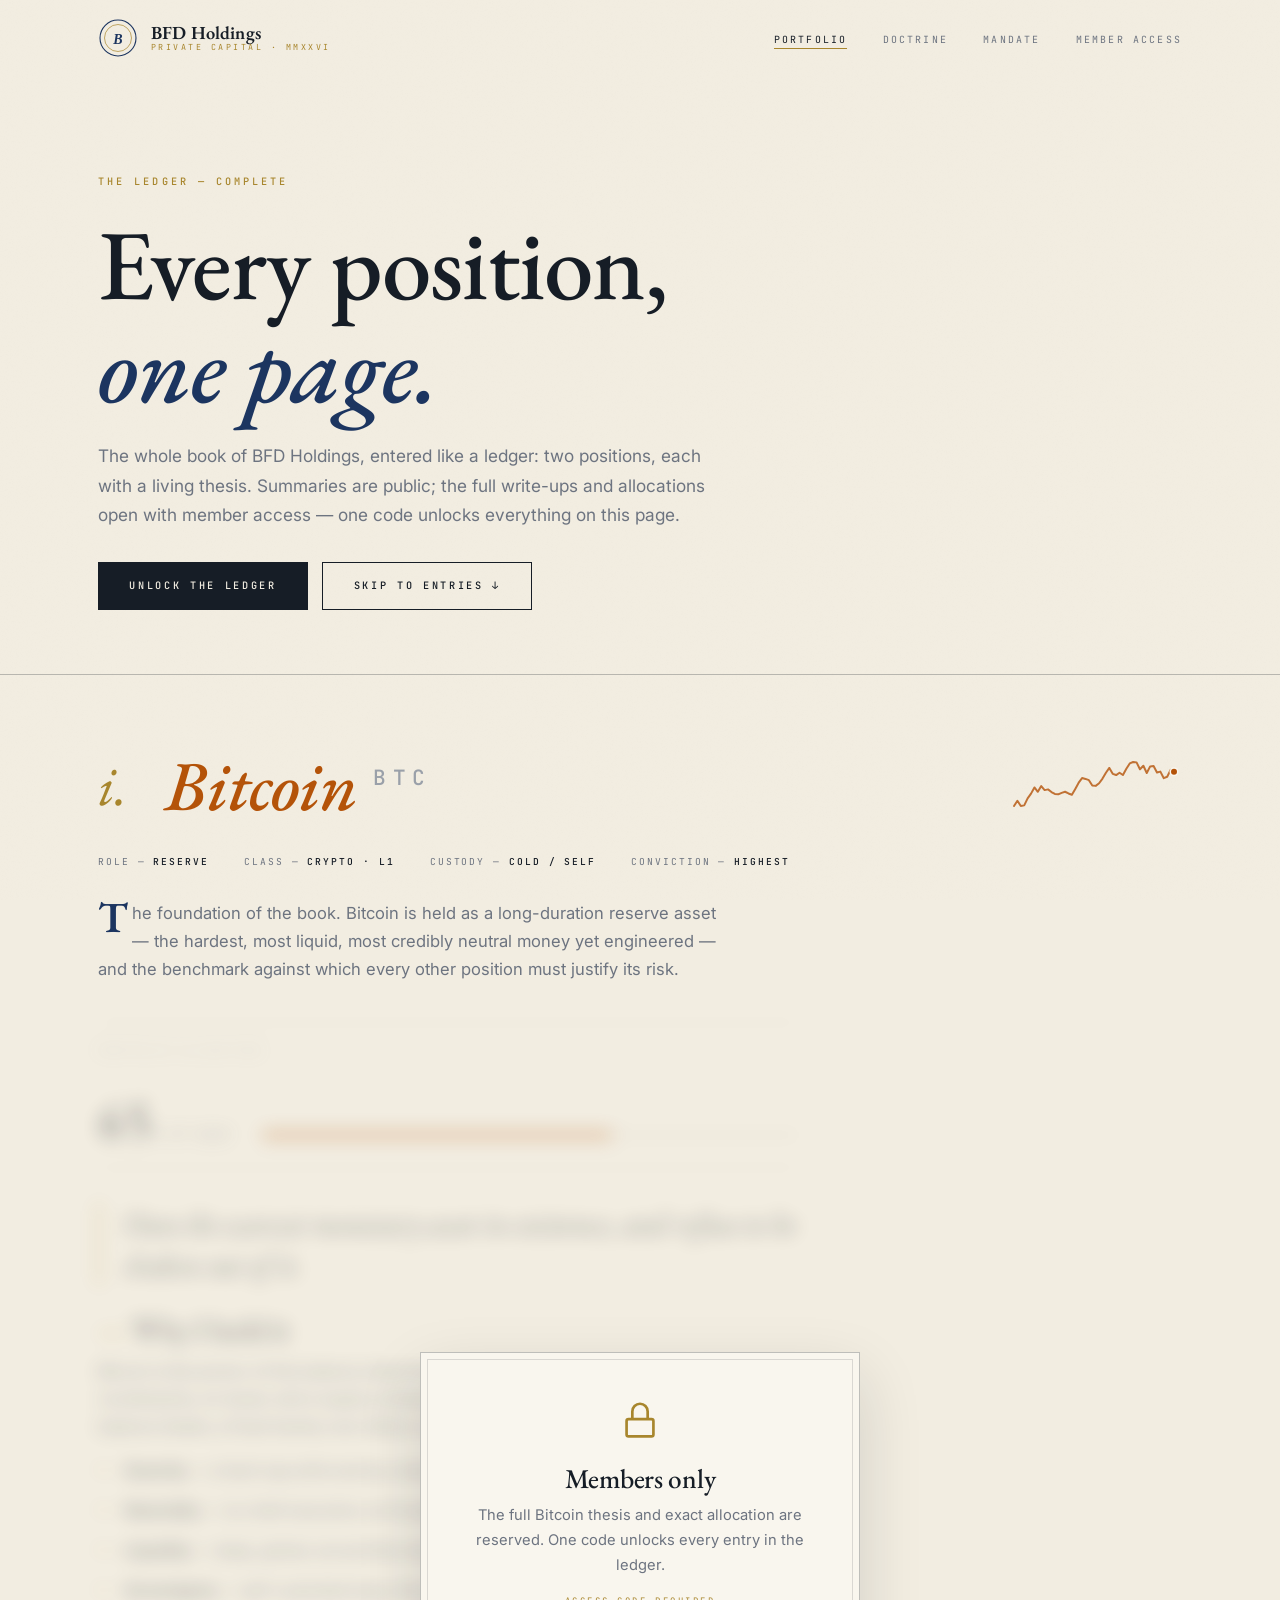
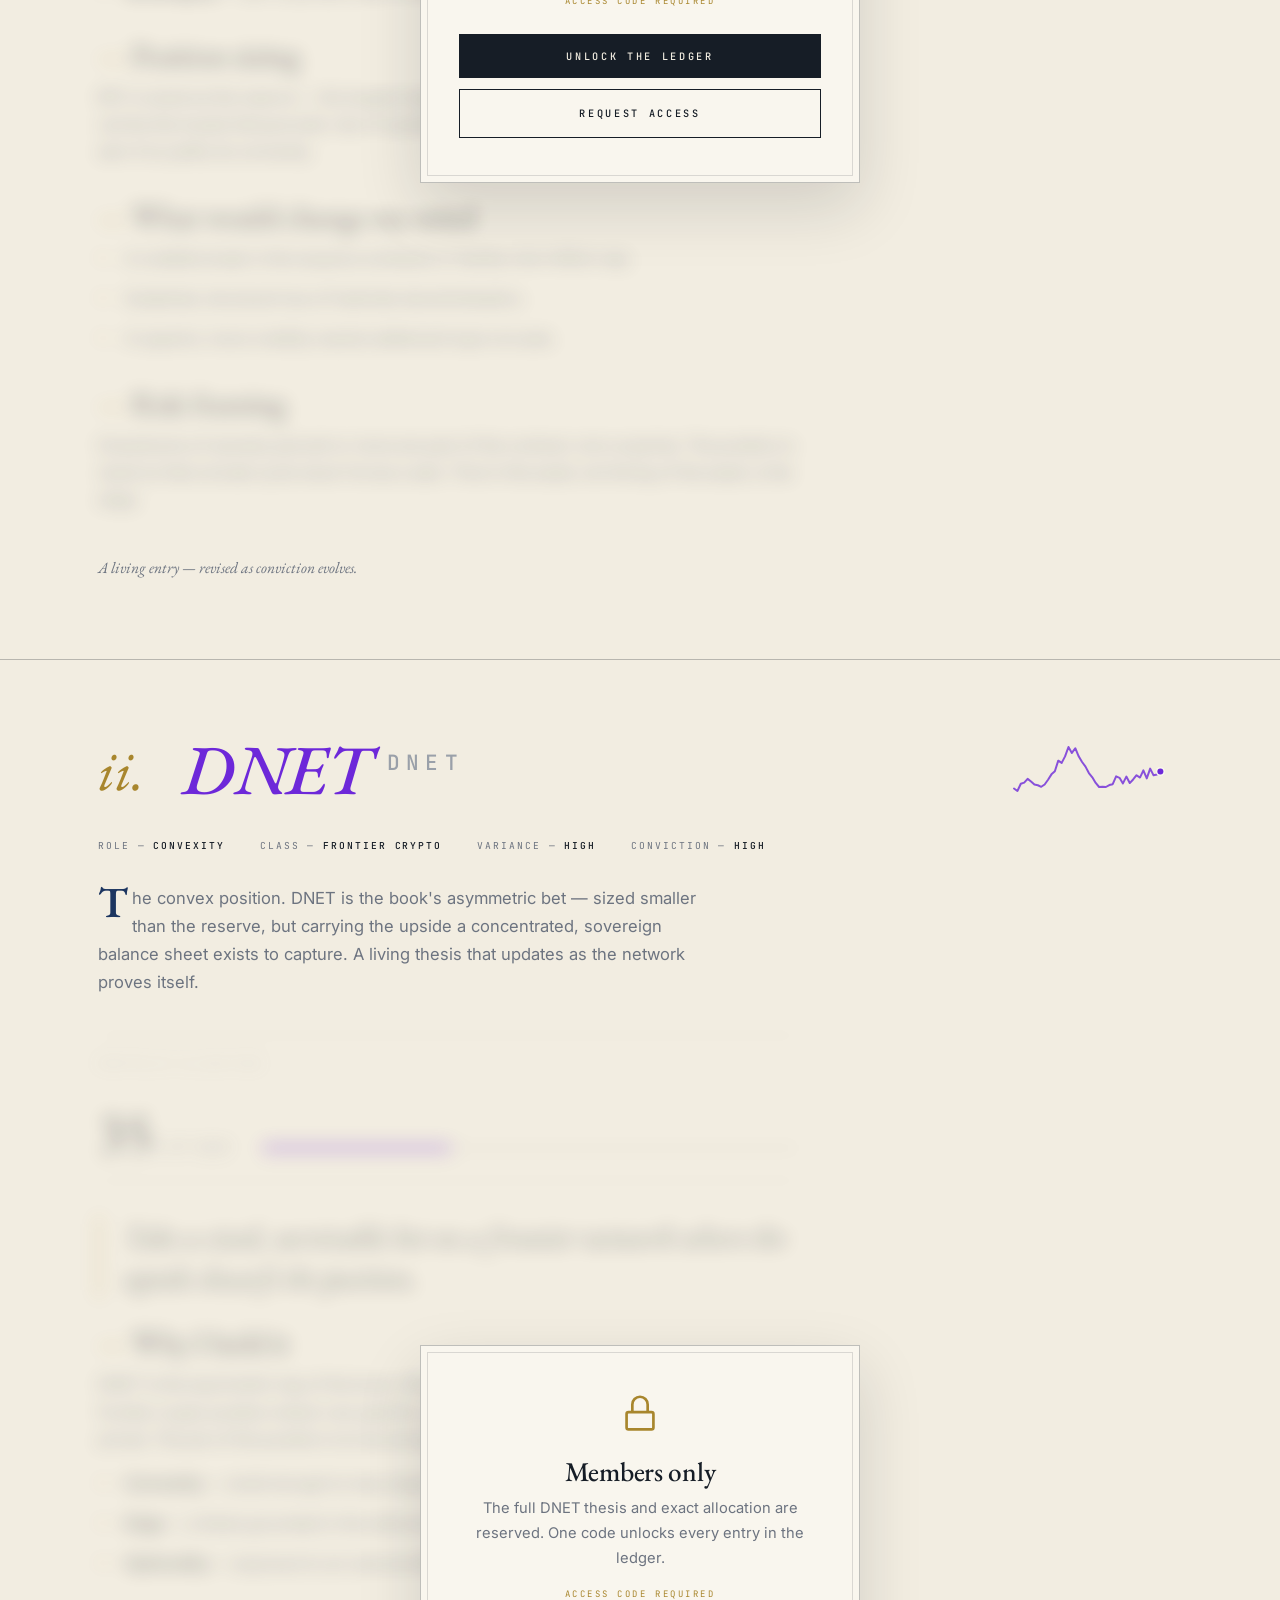
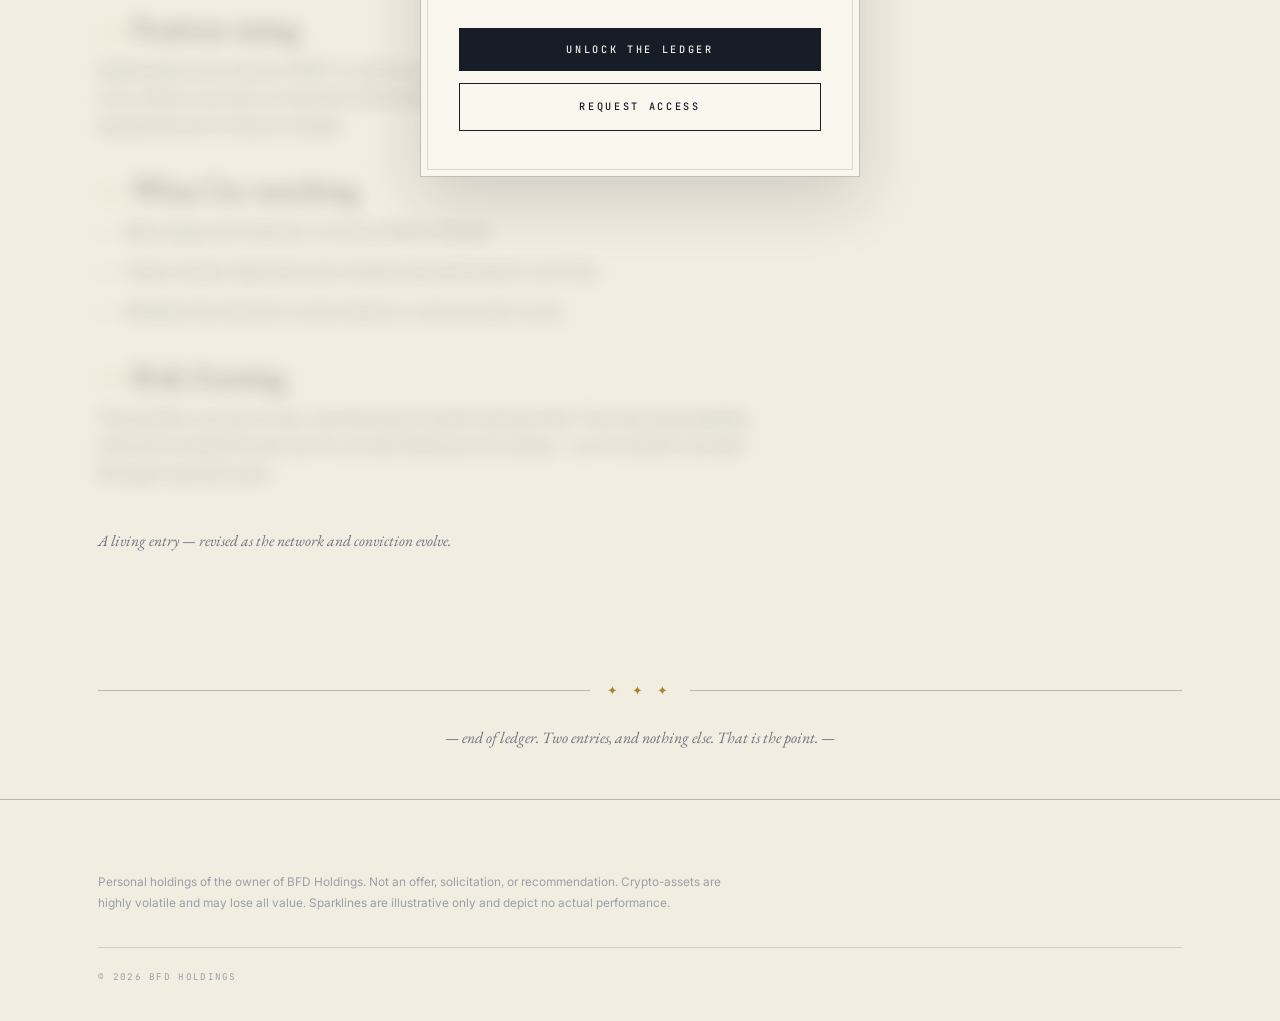
==== portfolio.html @ 62a63624 "Redesign v6: private-ledger letterhead identity, single portfolio page Personality-first rebuild ins" ====
<!DOCTYPE html>
<html lang="en">
<head>
  <meta charset="UTF-8" />
  <meta name="viewport" content="width=device-width, initial-scale=1.0" />
  <title>The Ledger — BFD Holdings Portfolio</title>
  <meta name="description" content="Every BFD Holdings position on one page: Bitcoin and DNET. Public summaries open; full theses and allocations reserved for members." />
  <link rel="preconnect" href="https://fonts.googleapis.com" />
  <link rel="preconnect" href="https://fonts.gstatic.com" crossorigin />
  <link href="https://fonts.googleapis.com/css2?family=EB+Garamond:ital,wght@0,400;0,500;0,600;1,400;1,500;1,600&family=Inter:wght@400;500&family=JetBrains+Mono:wght@400;500&display=swap" rel="stylesheet" />
  <link rel="stylesheet" href="assets/css/style.css" />
  <link rel="icon" href="data:image/svg+xml,<svg xmlns='http://www.w3.org/2000/svg' viewBox='0 0 32 32'><rect width='32' height='32' fill='%23f2ede1'/><circle cx='16' cy='16' r='12' fill='none' stroke='%231c3560' stroke-width='1.4'/><circle cx='16' cy='16' r='8.5' fill='none' stroke='%23a8862d' stroke-width='.8'/><text x='50%25' y='56%25' text-anchor='middle' dominant-baseline='middle' font-family='Georgia,serif' font-style='italic' font-weight='600' font-size='12' fill='%231c3560'>B</text></svg>" />
</head>
<body>

  <!-- ===================== NAV ===================== -->
  <nav class="nav" id="nav">
    <div class="wrap nav__inner">
      <a href="index.html" class="brand">
        <span class="brand__seal">
          <svg viewBox="0 0 40 40" fill="none">
            <circle cx="20" cy="20" r="18" stroke="currentColor" stroke-width="1.1"/>
            <circle cx="20" cy="20" r="13.5" stroke="#a8862d" stroke-width=".7"/>
            <text x="20" y="25.5" text-anchor="middle" font-family="Georgia,serif" font-style="italic" font-weight="600" font-size="14" fill="currentColor">B</text>
          </svg>
        </span>
        <span class="brand__txt">
          <span class="brand__name">BFD Holdings</span>
          <span class="brand__sub">Private Capital · MMXXVI</span>
        </span>
      </a>
      <ul class="nav__links">
        <li><a href="portfolio.html" class="active">Portfolio</a></li>
        <li><a href="index.html#doctrine">Doctrine</a></li>
        <li><a href="index.html#mandate">Mandate</a></li>
        <li><a href="#" data-unlock>Member access</a></li>
      </ul>
      <button class="burger" id="burger" aria-label="Menu"><span></span><span></span><span></span></button>
    </div>
  </nav>
  <div class="mobile-nav" id="mobile-nav">
    <a href="portfolio.html">Portfolio</a>
    <a href="index.html#doctrine">Doctrine</a>
    <a href="index.html#mandate">Mandate</a>
    <a href="#" data-unlock>Member access</a>
  </div>

  <!-- ===================== PAGE HERO ===================== -->
  <header class="pf-hero">
    <div class="wrap">
      <span class="label label--gold">The ledger — complete</span>
      <h1 class="pf-hero__title" style="margin-top:1.2rem;">Every position, <em>one page.</em></h1>
      <p class="pf-hero__sub">
        The whole book of BFD Holdings, entered like a ledger: two positions, each with a
        living thesis. Summaries are public; the full write-ups and allocations open with
        member access — one code unlocks everything on this page.
      </p>
      <div style="display:flex; gap:.9rem; flex-wrap:wrap; margin-top:2rem;">
        <button class="btn" data-unlock>Unlock the ledger</button>
        <a href="#btc" class="btn btn--ghost">Skip to entries ↓</a>
      </div>
    </div>
  </header>

  <!-- ===================== ENTRY I — BITCOIN ===================== -->
  <section class="entry entry--btc" id="btc">
    <div class="wrap">
      <div class="entry__head reveal">
        <span class="entry__no">i.</span>
        <h2 class="entry__name"><em>Bitcoin</em><span class="tkr">BTC</span></h2>
        <canvas class="entry__spark" data-spark="btc" aria-hidden="true"></canvas>
      </div>

      <div class="entry__meta reveal">
        <span class="m">Role — <b>Reserve</b></span>
        <span class="m">Class — <b>Crypto · L1</b></span>
        <span class="m">Custody — <b>Cold / self</b></span>
        <span class="m">Conviction — <b>Highest</b></span>
      </div>

      <p class="entry__teaser reveal">
        The foundation of the book. Bitcoin is held as a long-duration reserve asset — the
        hardest, most liquid, most credibly neutral money yet engineered — and the benchmark
        against which every other position must justify its risk.
      </p>

      <div class="premium reveal">
        <div class="premium__inner">
          <!-- ===========================================================
               EDIT YOUR BITCOIN THESIS BELOW. Plain HTML — update freely.
               =========================================================== -->
          <div class="prose">
            <div class="alloc" style="--accent: var(--btc);">
              <span class="alloc__label">Portfolio allocation</span>
              <span class="alloc__val">65<small>% of book</small></span>
              <span class="alloc__bar"><span class="alloc__fill" style="width:65%"></span></span>
            </div>

            <blockquote>Own the scarcest monetary asset in existence, and refuse to be shaken out of it.</blockquote>

            <h3>Why I hold it</h3>
            <p>
              Bitcoin is the anchor of this balance sheet because it is the only asset I can
              hold with no counterparty, no issuer, and a supply schedule no one can change.
              In a world of expanding balance sheets, a fixed twenty-one-million-coin cap is a
              bet on arithmetic over politics.
            </p>
            <ul>
              <li><b>Scarcity</b> — a hard cap enforced by code and consensus, not promises.</li>
              <li><b>Neutrality</b> — no chief executive, no foundation, no jurisdiction to capture.</li>
              <li><b>Liquidity</b> — deep, global, around the clock; exit is always available.</li>
              <li><b>Sovereignty</b> — self-custodied keys; the position is mine, fully.</li>
            </ul>

            <h3>Position sizing</h3>
            <p>
              BTC is sized as the reserve — the largest single weight in the book — precisely
              because it carries the lowest idiosyncratic risk of anything I own. It is the
              benchmark; DNET must out-earn it to justify its convexity.
            </p>

            <h3>What would change my mind</h3>
            <ul>
              <li>A credible break in the issuance schedule or twenty-one-million cap.</li>
              <li>Sustained, structural loss of hashrate decentralisation.</li>
              <li>A superior, more credibly neutral settlement layer at scale.</li>
            </ul>

            <h3>Risk framing</h3>
            <p>
              Drawdowns of seventy percent or more are part of the contract, not a surprise.
              The position is sized so that a brutal cycle never forces a sale. Time in the
              asset, not timing of the asset, is the edge.
            </p>
          </div>
          <!-- ===================== END EDITABLE THESIS ===================== -->
        </div>

        <div class="paywall">
          <div class="paywall__card">
            <div class="paywall__icon"><svg viewBox="0 0 24 24" fill="none" stroke="currentColor" stroke-width="1.4"><rect x="5" y="11" width="14" height="9" rx="1"/><path d="M8 11V7a4 4 0 0 1 8 0v4"/></svg></div>
            <h3 class="paywall__title">Members only</h3>
            <p class="paywall__text">The full Bitcoin thesis and exact allocation are reserved. One code unlocks every entry in the ledger.</p>
            <div class="paywall__price">Access code required</div>
            <div class="paywall__actions">
              <button class="btn" data-unlock>Unlock the ledger</button>
              <a class="btn btn--ghost" href="mailto:access@bfdholdings.example?subject=BFD%20Holdings%20member%20access">Request access</a>
            </div>
          </div>
        </div>
      </div>

      <p class="update-stamp reveal">A living entry — revised as conviction evolves.</p>
    </div>
  </section>

  <!-- ===================== ENTRY II — DNET ===================== -->
  <section class="entry entry--dnet" id="dnet">
    <div class="wrap">
      <div class="entry__head reveal">
        <span class="entry__no">ii.</span>
        <h2 class="entry__name"><em>DNET</em><span class="tkr">DNET</span></h2>
        <canvas class="entry__spark" data-spark="dnet" aria-hidden="true"></canvas>
      </div>

      <div class="entry__meta reveal">
        <span class="m">Role — <b>Convexity</b></span>
        <span class="m">Class — <b>Frontier crypto</b></span>
        <span class="m">Variance — <b>High</b></span>
        <span class="m">Conviction — <b>High</b></span>
      </div>

      <p class="entry__teaser reveal">
        The convex position. DNET is the book's asymmetric bet — sized smaller than the
        reserve, but carrying the upside a concentrated, sovereign balance sheet exists to
        capture. A living thesis that updates as the network proves itself.
      </p>

      <div class="premium reveal">
        <div class="premium__inner">
          <!-- ===========================================================
               EDIT YOUR DNET THESIS BELOW. Plain HTML — update freely.
               =========================================================== -->
          <div class="prose">
            <div class="alloc" style="--accent: var(--dnet);">
              <span class="alloc__label">Portfolio allocation</span>
              <span class="alloc__val">35<small>% of book</small></span>
              <span class="alloc__bar"><span class="alloc__fill" style="width:35%"></span></span>
            </div>

            <blockquote>Take a sized, survivable bet on a frontier network where the upside dwarfs the position.</blockquote>

            <h3>Why I hold it</h3>
            <p>
              DNET is the asymmetric leg of the book. Where Bitcoin is the reserve, DNET is
              the wager — a frontier crypto position where I am paid for understanding
              something the market has not fully priced. The job of this position is to be
              wrong cheaply and right enormously.
            </p>
            <ul>
              <li><b>Convexity</b> — small enough to lose, large enough to matter if it works.</li>
              <li><b>Edge</b> — a thesis grounded in the network's mechanics, not the narrative.</li>
              <li><b>Optionality</b> — exposure to an outcome Bitcoin alone cannot provide.</li>
            </ul>

            <h3>Position sizing</h3>
            <p>
              Deliberately sub-reserve. DNET is sized so that total loss is survivable and
              never threatens the core, while a success re-rates the entire book. It must
              continually out-earn Bitcoin on a risk-adjusted basis to keep its weight.
            </p>

            <h3>What I'm watching</h3>
            <ul>
              <li>Real usage and retention, not speculative volume.</li>
              <li>Token-holder alignment and credible decentralisation over time.</li>
              <li>Whether the network's moat widens or narrows each cycle.</li>
            </ul>

            <h3>Risk framing</h3>
            <p>
              This position can go to zero, and the book is built to absorb that. The only
              unacceptable outcome is being forced out of a correct thesis by mis-sizing —
              so it is sized to be held through maximum pain.
            </p>
          </div>
          <!-- ===================== END EDITABLE THESIS ===================== -->
        </div>

        <div class="paywall">
          <div class="paywall__card">
            <div class="paywall__icon"><svg viewBox="0 0 24 24" fill="none" stroke="currentColor" stroke-width="1.4"><rect x="5" y="11" width="14" height="9" rx="1"/><path d="M8 11V7a4 4 0 0 1 8 0v4"/></svg></div>
            <h3 class="paywall__title">Members only</h3>
            <p class="paywall__text">The full DNET thesis and exact allocation are reserved. One code unlocks every entry in the ledger.</p>
            <div class="paywall__price">Access code required</div>
            <div class="paywall__actions">
              <button class="btn" data-unlock>Unlock the ledger</button>
              <a class="btn btn--ghost" href="mailto:access@bfdholdings.example?subject=BFD%20Holdings%20member%20access">Request access</a>
            </div>
          </div>
        </div>
      </div>

      <p class="update-stamp reveal">A living entry — revised as the network and conviction evolve.</p>
    </div>
  </section>

  <!-- closing ornament -->
  <div class="wrap" style="padding-block:3rem;">
    <div class="orn reveal"><span>✦ ✦ ✦</span></div>
    <p style="text-align:center; font-family:var(--serif); font-style:italic; color:var(--grey); margin-top:1.4rem;">
      — end of ledger. Two entries, and nothing else. That is the point. —
    </p>
  </div>

  <!-- ===================== FOOTER ===================== -->
  <footer class="footer">
    <div class="wrap">
      <p class="footer__disclaimer">
        Personal holdings of the owner of BFD Holdings. Not an offer, solicitation, or
        recommendation. Crypto-assets are highly volatile and may lose all value. Sparklines
        are illustrative only and depict no actual performance.
      </p>
      <div class="footer__bottom">
        <p>© <span id="year">2026</span> BFD Holdings</p>
        <p class="footer__lock unlock-show" data-lock>Sign out of member access</p>
      </div>
    </div>
  </footer>

  <!-- shared unlock modal -->
  <div class="modal" id="paywall-modal" aria-hidden="true">
    <div class="modal__backdrop" data-close></div>
    <div class="modal__card">
      <button class="modal__close" data-close aria-label="Close">×</button>
      <h3 class="modal__title">Member access</h3>
      <p class="modal__text">Enter your access code to unlock every thesis and allocation in the ledger.</p>
      <form id="pw-form">
        <input class="modal__input" id="pw-input" type="text" placeholder="Access code" autocomplete="off" spellcheck="false" />
        <div class="modal__error" id="pw-error"></div>
        <button type="submit" class="btn" style="width:100%;">Unlock</button>
      </form>
      <p class="modal__hint">No code? <a href="mailto:access@bfdholdings.example">Request access →</a></p>
    </div>
  </div>

  <script src="assets/js/app.js"></script>
  <script src="assets/js/paywall.js"></script>
</body>
</html>
---- assets/css/style.css ----
/* =============================================================
   BFD HOLDINGS — A Private Capital Ledger
   v6 · letterhead institutional · cream / navy ink / gold leaf
   ============================================================= */

:root {
  --paper:    #f2ede1;
  --paper-2:  #ece6d6;
  --card:     #f9f6ee;
  --ink:      #161d26;
  --ink-2:    #3a4350;
  --grey:     #6d7480;
  --faint:    #9aa0a9;
  --hair:     rgba(22,29,38,.14);
  --hair-2:   rgba(22,29,38,.26);

  --navy:     #1c3560;      /* brand */
  --navy-br:  #2d54a3;      /* brighter accent */
  --gold:     #a8862d;      /* gold leaf — ornament only */
  --gold-dim: rgba(168,134,45,.4);
  --dark:     #10203c;      /* dark band */
  --dark-ink: #ece7d9;
  --dark-grey:#8fa0bd;

  --btc:      #b45309;
  --dnet:     #6d28d9;

  --serif: 'EB Garamond', Georgia, 'Times New Roman', serif;
  --sans:  'Inter', system-ui, sans-serif;
  --mono:  'JetBrains Mono', ui-monospace, monospace;

  --max: 1180px;
  --pad: clamp(1.3rem, 4vw, 3rem);
  --ease: cubic-bezier(.22,.61,.36,1);
}

*, *::before, *::after { box-sizing: border-box; margin: 0; padding: 0; }
html { scroll-behavior: smooth; -webkit-text-size-adjust: 100%; }

body {
  font-family: var(--sans);
  font-weight: 400;
  background: var(--paper);
  color: var(--ink-2);
  line-height: 1.7;
  overflow-x: hidden;
  -webkit-font-smoothing: antialiased;
}

/* paper texture — barely-there speckle */
body::before {
  content: ""; position: fixed; inset: 0; z-index: 0; pointer-events: none; opacity: .5;
  background-image: url("data:image/svg+xml,%3Csvg xmlns='http://www.w3.org/2000/svg' width='240' height='240'%3E%3Cfilter id='p'%3E%3CfeTurbulence type='fractalNoise' baseFrequency='0.8' numOctaves='2'/%3E%3CfeColorMatrix values='0 0 0 0 0.55 0 0 0 0 0.5 0 0 0 0 0.4 0 0 0 0.035 0'/%3E%3C/filter%3E%3Crect width='240' height='240' filter='url(%23p)'/%3E%3C/svg%3E");
}
main, header, footer, nav, section, .modal { position: relative; z-index: 1; }

::selection { background: rgba(28,53,96,.16); }
a { color: inherit; text-decoration: none; }
img, svg, video, canvas { display: block; max-width: 100%; }
button { font-family: inherit; cursor: pointer; background: none; border: none; color: inherit; }

h1, h2, h3 { font-family: var(--serif); font-weight: 500; color: var(--ink); line-height: 1.04; letter-spacing: -.01em; }
h1 em, h2 em, h3 em, .serif-it { font-style: italic; font-weight: 500; }

/* small-caps label */
.label {
  font-family: var(--mono); font-size: .64rem; font-weight: 500;
  letter-spacing: .3em; text-transform: uppercase; color: var(--navy);
}
.label--gold { color: var(--gold); }
.label--faint { color: var(--faint); }

.wrap { width: 100%; max-width: var(--max); margin-inline: auto; padding-inline: var(--pad); }
.section { padding-block: clamp(4.5rem, 9vw, 8rem); }

/* ---------- letterhead rules ---------- */
.rule { border: 0; height: 1px; background: var(--hair-2); position: relative; }
.rule--double { height: 4px; background: none; border-top: 1px solid var(--hair-2); border-bottom: 1px solid var(--hair-2); }
.rule--gold { background: linear-gradient(90deg, var(--gold), rgba(168,134,45,.15)); }
.rule-draw { transform: scaleX(0); transform-origin: left; transition: transform 1.2s var(--ease); }
.is-visible .rule-draw, .rule-draw.is-visible { transform: scaleX(1); }

/* ornament divider ✦ */
.orn { display: flex; align-items: center; gap: 1.1rem; color: var(--gold); }
.orn::before, .orn::after { content: ""; flex: 1; height: 1px; background: var(--hair-2); }
.orn span { font-size: .8rem; letter-spacing: .4em; }

/* ---------- buttons ---------- */
.btn {
  display: inline-flex; align-items: center; justify-content: center; gap: .6rem;
  padding: .9rem 1.9rem;
  font-family: var(--mono); font-size: .64rem; font-weight: 500;
  letter-spacing: .26em; text-transform: uppercase;
  color: var(--paper); background: var(--ink);
  border: 1px solid var(--ink);
  transition: background .35s var(--ease), color .35s var(--ease), border-color .35s;
  position: relative;
}
.btn:hover { background: var(--navy); border-color: var(--navy); }
.btn--ghost { background: transparent; color: var(--ink); }
.btn--ghost:hover { background: var(--ink); color: var(--paper); border-color: var(--ink); }
.btn--gold { background: transparent; color: var(--gold); border-color: var(--gold-dim); }
.btn--gold:hover { background: var(--gold); color: var(--paper); border-color: var(--gold); }
.btn--light { background: var(--paper); color: var(--ink); border-color: var(--paper); }
.btn--light:hover { background: transparent; color: var(--paper); }
.btn--outline-light { background: transparent; color: var(--dark-ink); border-color: rgba(236,231,217,.35); }
.btn--outline-light:hover { background: rgba(236,231,217,.1); }

/* =============================================================
   NAV
   ============================================================= */
.nav {
  position: fixed; inset: 0 0 auto 0; z-index: 100; padding-block: 1.1rem;
  transition: background .35s, box-shadow .35s, padding .35s;
}
.nav.scrolled { background: rgba(242,237,225,.92); backdrop-filter: blur(12px); box-shadow: 0 1px 0 var(--hair); padding-block: .7rem; }
.nav__inner { display: flex; align-items: center; justify-content: space-between; gap: 1.5rem; }

.brand { display: inline-flex; align-items: center; gap: .8rem; }
.brand__seal { width: 40px; height: 40px; flex-shrink: 0; color: var(--navy); }
.brand__seal svg { width: 100%; height: 100%; }
.brand__txt { line-height: 1.15; }
.brand__name { font-family: var(--serif); font-weight: 600; font-size: 1.15rem; letter-spacing: .01em; color: var(--ink); }
.brand__sub { display: block; font-family: var(--mono); font-size: .52rem; letter-spacing: .3em; text-transform: uppercase; color: var(--gold); }

.nav__links { display: flex; align-items: center; gap: 2.2rem; list-style: none; }
.nav__links a {
  font-family: var(--mono); font-size: .62rem; letter-spacing: .22em; text-transform: uppercase;
  color: var(--grey); position: relative; transition: color .3s; padding-bottom: 3px;
}
.nav__links a::after {
  content: ""; position: absolute; left: 0; bottom: 0; height: 1px; width: 100%;
  background: var(--gold); transform: scaleX(0); transform-origin: right; transition: transform .4s var(--ease);
}
.nav__links a:hover, .nav__links a.active { color: var(--ink); }
.nav__links a:hover::after, .nav__links a.active::after { transform: scaleX(1); transform-origin: left; }

.burger { display: none; flex-direction: column; gap: 5px; padding: .5rem; }
.burger span { width: 24px; height: 1.5px; background: var(--ink); transition: .3s var(--ease); }
.burger.open span:nth-child(1) { transform: translateY(6.5px) rotate(45deg); }
.burger.open span:nth-child(2) { opacity: 0; }
.burger.open span:nth-child(3) { transform: translateY(-6.5px) rotate(-45deg); }

.mobile-nav {
  position: fixed; inset: 0; z-index: 90; background: rgba(242,237,225,.98); backdrop-filter: blur(12px);
  display: flex; flex-direction: column; align-items: center; justify-content: center; gap: 2rem;
  opacity: 0; pointer-events: none; transition: opacity .35s;
}
.mobile-nav.open { opacity: 1; pointer-events: auto; }
.mobile-nav a { font-family: var(--serif); font-size: 2rem; color: var(--ink); font-style: italic; }
.mobile-nav a:hover { color: var(--navy); }

/* =============================================================
   HERO — letterhead
   ============================================================= */
.hero { padding: clamp(8.5rem, 14vw, 12rem) 0 clamp(3rem, 5vw, 4.5rem); position: relative; overflow: hidden; }

.hero__head { display: flex; justify-content: space-between; align-items: flex-start; gap: 2rem; margin-bottom: clamp(2.5rem, 5vw, 4rem); }
.hero__meta { display: flex; flex-direction: column; gap: .4rem; }
.hero__meta .row { display: flex; gap: 1.4rem; flex-wrap: wrap; }

/* rotating seal */
.seal { width: clamp(120px, 15vw, 168px); height: clamp(120px, 15vw, 168px); position: relative; flex-shrink: 0; }
.seal__ring { position: absolute; inset: 0; animation: sealspin 32s linear infinite; }
.seal:hover .seal__ring { animation-duration: 8s; }
.seal__ring text { font-family: var(--mono); font-size: 9.5px; letter-spacing: .34em; text-transform: uppercase; fill: var(--navy); }
.seal__core { position: absolute; inset: 22%; border: 1px solid var(--gold-dim); border-radius: 50%; display: grid; place-items: center; }
.seal__core span { font-family: var(--serif); font-style: italic; font-weight: 600; font-size: clamp(2rem, 3.6vw, 3rem); color: var(--navy); transform: translateY(-2px); }
.seal::after { content: ""; position: absolute; inset: 8%; border: 1px solid var(--hair-2); border-radius: 50%; }
@keyframes sealspin { to { transform: rotate(360deg); } }

.hero__title {
  font-size: clamp(3rem, 8.4vw, 7rem);
  font-weight: 500;
  margin-block: clamp(1.6rem, 3vw, 2.4rem);
  max-width: 14ch;
}
.hero__title .line { display: block; overflow: hidden; }
.hero__title .line > span { display: block; transform: translateY(110%); transition: transform 1.1s var(--ease); }
body.loaded .hero__title .line:nth-child(1) > span { transition-delay: .05s; transform: none; }
body.loaded .hero__title .line:nth-child(2) > span { transition-delay: .17s; transform: none; }
.hero__title em { color: var(--navy); }

.hero__foot { display: grid; grid-template-columns: 1.3fr 1fr; gap: 2.5rem 4rem; align-items: end; padding-top: 2rem; }
.hero__desc { color: var(--grey); font-size: 1.05rem; max-width: 48ch; }
.hero__desc strong { color: var(--ink); font-weight: 600; }
.hero__desc .drop { font-family: var(--serif); font-weight: 600; font-size: 2.9em; float: left; line-height: .82; padding-right: .12em; color: var(--navy); }
.hero__actions { display: flex; gap: .9rem; flex-wrap: wrap; justify-content: flex-end; }

.hero__ledgerline { display: flex; flex-wrap: wrap; gap: 2.6rem; margin-top: clamp(2.4rem, 4vw, 3.6rem); padding-top: 1.8rem; }
.lstat .v { font-family: var(--serif); font-weight: 500; font-size: 2.2rem; color: var(--ink); line-height: 1; }
.lstat .v i { font-style: italic; color: var(--navy); }
.lstat .k { font-family: var(--mono); font-size: .56rem; letter-spacing: .26em; text-transform: uppercase; color: var(--faint); margin-top: .45rem; }

/* =============================================================
   MARQUEE — serif italic tape
   ============================================================= */
.tape { border-block: 1px solid var(--hair-2); background: var(--paper-2); overflow: hidden; }
.tape__track { display: flex; width: max-content; animation: tape 32s linear infinite; padding-block: .95rem; }
.tape:hover .tape__track { animation-play-state: paused; }
@keyframes tape { to { transform: translateX(-50%); } }
.tape__item {
  font-family: var(--serif); font-size: 1.15rem; color: var(--grey);
  padding-inline: 1.6rem; white-space: nowrap; display: inline-flex; align-items: center; gap: 3.2rem;
}
.tape__item em { font-style: italic; color: var(--ink); }
.tape__item .fl { color: var(--gold); font-size: .8em; }

/* =============================================================
   SECTION HEAD — numbered, ruled
   ============================================================= */
.shead { margin-bottom: clamp(2.6rem, 5vw, 4rem); }
.shead__rule { display: flex; align-items: baseline; justify-content: space-between; gap: 1rem; border-top: 1px solid var(--hair-2); padding-top: 1rem; margin-bottom: 2rem; }
.shead__no { font-family: var(--serif); font-style: italic; font-size: 1.05rem; color: var(--gold); }
.shead__title { font-size: clamp(2.2rem, 5.2vw, 3.8rem); max-width: 16ch; }
.shead__title em { color: var(--navy); }
.shead__sub { color: var(--grey); font-size: 1.02rem; max-width: 56ch; margin-top: 1.1rem; }

/* =============================================================
   LEDGER (portfolio rows on home)
   ============================================================= */
.ledger { border-top: 1px solid var(--hair-2); }
.ledger__row {
  display: grid; grid-template-columns: 4.5rem 1.2fr 1fr 130px 2.4rem;
  gap: 1.6rem; align-items: center;
  padding-block: clamp(1.6rem, 3.4vw, 2.4rem);
  border-bottom: 1px solid var(--hair);
  transition: background .4s, padding-left .5s var(--ease);
  position: relative;
}
.ledger__row:hover { background: rgba(249,246,238,.9); padding-left: 1.2rem; }
.ledger__no { font-family: var(--serif); font-style: italic; font-size: 1.5rem; color: var(--faint); }
.ledger__row:hover .ledger__no { color: var(--gold); }
.ledger__name { font-family: var(--serif); font-weight: 500; font-size: clamp(1.8rem, 3.6vw, 2.6rem); color: var(--ink); line-height: 1.05; }
.ledger__tick { font-family: var(--mono); font-size: .6rem; letter-spacing: .24em; text-transform: uppercase; color: var(--faint); margin-top: .3rem; }
.ledger__role { color: var(--grey); font-size: .94rem; max-width: 34ch; }
.ledger__spark { width: 130px; height: 40px; justify-self: end; }
.ledger__arrow { width: 20px; height: 20px; color: var(--faint); transition: transform .4s var(--ease), color .3s; justify-self: end; }
.ledger__row:hover .ledger__arrow { color: var(--navy); transform: translateX(5px); }
.ledger__lock { display: inline-flex; align-items: center; gap: .45rem; font-family: var(--mono); font-size: .56rem; letter-spacing: .16em; text-transform: uppercase; color: var(--faint); margin-top: .5rem; }
.ledger__lock svg { width: 11px; height: 11px; }
.ledger__foot { display: flex; justify-content: space-between; align-items: center; gap: 1rem; flex-wrap: wrap; padding-top: 1.8rem; }
.ledger__foot .note { font-family: var(--serif); font-style: italic; color: var(--grey); font-size: 1.02rem; }

/* =============================================================
   DOCTRINE — roman numerals
   ============================================================= */
.doctrine__grid { display: grid; grid-template-columns: repeat(2, 1fr); gap: 0; border-top: 1px solid var(--hair-2); border-left: 1px solid var(--hair-2); }
.principle {
  padding: clamp(1.8rem, 3.6vw, 2.8rem);
  border-right: 1px solid var(--hair-2); border-bottom: 1px solid var(--hair-2);
  background: transparent; transition: background .45s;
  position: relative; overflow: hidden;
}
.principle:hover { background: var(--card); }
.principle::after {
  content: attr(data-numeral);
  position: absolute; right: .6rem; bottom: -1.4rem;
  font-family: var(--serif); font-style: italic; font-size: 7rem; line-height: 1;
  color: rgba(28,53,96,.06); pointer-events: none;
  transition: color .45s, transform .6s var(--ease);
}
.principle:hover::after { color: rgba(168,134,45,.14); transform: translateY(-6px); }
.principle__no { font-family: var(--serif); font-style: italic; font-size: 1.1rem; color: var(--gold); margin-bottom: 1rem; }
.principle h3 { font-size: clamp(1.5rem, 2.6vw, 1.9rem); margin-bottom: .6rem; }
.principle p { color: var(--grey); font-size: .95rem; max-width: 44ch; }

/* =============================================================
   MANDATE — dark navy plate
   ============================================================= */
.band { background: var(--dark); color: var(--dark-ink); position: relative; overflow: hidden; }
.band::before {
  content: ""; position: absolute; inset: 0; pointer-events: none; opacity: .55;
  background: radial-gradient(70% 90% at 80% 0%, rgba(45,84,163,.35), transparent 62%);
}
.band__inner { position: relative; padding-block: clamp(4rem, 8vw, 7rem); text-align: center; }
.band .label { color: var(--gold); }
.band__title { font-family: var(--serif); font-weight: 500; font-size: clamp(2rem, 5.4vw, 4rem); color: #f7f3e8; max-width: 22ch; margin: 1.2rem auto 1.4rem; line-height: 1.12; }
.band__title em { font-style: italic; color: #c9a84c; }
.band__title .w { display: inline-block; opacity: .1; transform: translateY(.2em); transition: opacity .7s var(--ease), transform .7s var(--ease); }
.band__title.is-visible .w { opacity: 1; transform: none; }
.band p { color: var(--dark-grey); max-width: 58ch; margin: 0 auto 2.4rem; }
.band__actions { display: flex; gap: .9rem; justify-content: center; flex-wrap: wrap; }

/* =============================================================
   FOOTER — letterhead close
   ============================================================= */
.footer { padding: 4.5rem 0 2.2rem; border-top: 1px solid var(--hair-2); }
.footer__top { display: grid; grid-template-columns: 1.5fr 1fr 1fr; gap: 3rem; margin-bottom: 3rem; }
.footer__brand p { color: var(--grey); font-size: .92rem; max-width: 36ch; margin-top: 1rem; }
.footer__col h4 { font-family: var(--mono); font-size: .56rem; letter-spacing: .28em; text-transform: uppercase; color: var(--gold); margin-bottom: 1.2rem; font-weight: 500; }
.footer__col ul { list-style: none; display: flex; flex-direction: column; gap: .7rem; }
.footer__col a { color: var(--grey); font-size: .92rem; font-family: var(--serif); font-size: 1.02rem; transition: color .25s; }
.footer__col a:hover { color: var(--ink); font-style: italic; }
.footer__disclaimer { color: var(--faint); font-size: .74rem; line-height: 1.8; max-width: 92ch; margin-bottom: 2rem; }
.footer__bottom { border-top: 1px solid var(--hair); padding-top: 1.4rem; display: flex; justify-content: space-between; align-items: center; gap: 1rem; flex-wrap: wrap; }
.footer__bottom p { font-family: var(--mono); font-size: .58rem; letter-spacing: .14em; text-transform: uppercase; color: var(--faint); }
.footer__lock { font-family: var(--mono); font-size: .56rem; letter-spacing: .14em; text-transform: uppercase; color: var(--faint); cursor: pointer; }
.footer__lock:hover { color: var(--grey); }
.footer__sign { text-align: center; margin-bottom: 3rem; }
.footer__sign .orn { max-width: 420px; margin: 0 auto 1.6rem; }
.footer__wordmark { font-family: var(--serif); font-weight: 500; font-style: italic; font-size: clamp(2.4rem, 6vw, 4.4rem); color: var(--ink); line-height: 1; }
.footer__est { font-family: var(--mono); font-size: .56rem; letter-spacing: .34em; text-transform: uppercase; color: var(--faint); margin-top: .8rem; }

/* =============================================================
   PORTFOLIO PAGE — the single ledger
   ============================================================= */
.pf-hero { padding: clamp(8.5rem, 13vw, 11rem) 0 clamp(2.6rem, 5vw, 4rem); }
.pf-hero__title { font-size: clamp(3rem, 8vw, 6.2rem); max-width: 12ch; }
.pf-hero__title em { color: var(--navy); }
.pf-hero__sub { color: var(--grey); font-size: 1.08rem; max-width: 58ch; margin-top: 1.4rem; }

/* asset entry (one per investment, same page) */
.entry { border-top: 1px solid var(--hair-2); padding-block: clamp(3rem, 6vw, 5rem); }
.entry__head { display: grid; grid-template-columns: auto 1fr auto; gap: 1.6rem 2.4rem; align-items: center; margin-bottom: 2.2rem; }
.entry__no { font-family: var(--serif); font-style: italic; font-size: clamp(2.4rem, 5vw, 3.6rem); color: var(--gold); line-height: 1; }
.entry__name { font-size: clamp(2.4rem, 6vw, 4.4rem); line-height: .95; }
.entry__name .tkr { font-family: var(--mono); font-size: .3em; letter-spacing: .3em; text-transform: uppercase; color: var(--faint); font-style: normal; margin-left: 1rem; vertical-align: super; }
.entry--btc .entry__name em { color: var(--btc); }
.entry--dnet .entry__name em { color: var(--dnet); }
.entry__spark { width: 170px; height: 52px; justify-self: end; }

.entry__meta { display: flex; flex-wrap: wrap; gap: .5rem 2.2rem; margin-bottom: 1.8rem; }
.entry__meta .m { font-family: var(--mono); font-size: .6rem; letter-spacing: .2em; text-transform: uppercase; color: var(--grey); }
.entry__meta .m b { color: var(--ink); font-weight: 500; }
.entry__teaser { color: var(--grey); font-size: 1.04rem; max-width: 62ch; margin-bottom: 2.4rem; }
.entry__teaser::first-letter { font-family: var(--serif); font-weight: 600; font-size: 2.6em; float: left; line-height: .85; padding-right: .1em; color: var(--navy); }

/* gated thesis inside entry */
.prose { max-width: 700px; }
.prose h3 { font-size: clamp(1.5rem, 2.6vw, 1.9rem); margin: 2.2rem 0 .8rem; }
.prose h3:first-of-type { margin-top: 0; }
.prose h3::before { content: "— "; color: var(--gold); }
.prose p { color: var(--ink-2); margin-bottom: 1.1rem; }
.prose ul { list-style: none; display: flex; flex-direction: column; gap: .8rem; margin: 0 0 1.3rem; }
.prose ul li { position: relative; padding-left: 1.7rem; color: var(--ink-2); }
.prose ul li::before { content: "✦"; position: absolute; left: 0; top: 0; color: var(--gold); font-size: .7rem; line-height: 2.4; }
.prose li b, .prose p b { color: var(--ink); font-weight: 600; }
.prose blockquote {
  font-family: var(--serif); font-style: italic; font-size: clamp(1.4rem, 2.8vw, 1.9rem); line-height: 1.35;
  color: var(--ink); border-left: 2px solid var(--gold); padding-left: 1.5rem; margin: 1.8rem 0;
}

.alloc { display: flex; align-items: baseline; gap: 2rem; flex-wrap: wrap; border-block: 1px solid var(--hair-2); padding-block: 1.3rem; margin-bottom: 2.2rem; }
.alloc__val { font-family: var(--serif); font-weight: 500; font-size: 3.4rem; color: var(--ink); line-height: 1; }
.alloc__val small { font-family: var(--mono); font-size: .8rem; color: var(--grey); letter-spacing: .06em; }
.alloc__bar { flex: 1; min-width: 200px; height: 6px; background: rgba(22,29,38,.08); position: relative; }
.alloc__fill { position: absolute; inset: 0 auto 0 0; background: var(--accent, var(--navy)); }
.alloc__label { font-family: var(--mono); font-size: .58rem; letter-spacing: .24em; text-transform: uppercase; color: var(--faint); width: 100%; }

.update-stamp { font-family: var(--serif); font-style: italic; color: var(--grey); font-size: .98rem; margin-top: 2.6rem; }

/* =============================================================
   PAYWALL
   ============================================================= */
.premium { position: relative; }
.premium__inner { filter: blur(9px); opacity: .4; pointer-events: none; user-select: none; transition: filter .7s var(--ease), opacity .7s var(--ease); }
.paywall { position: absolute; inset: 0; z-index: 5; display: flex; align-items: center; justify-content: center; padding: 1.5rem; transition: opacity .5s; }
.paywall__card {
  width: min(440px, 100%); text-align: center; padding: 2.8rem 2.4rem;
  background: var(--card); border: 1px solid var(--hair-2);
  box-shadow: 0 24px 60px rgba(22,29,38,.14);
  position: relative;
}
.paywall__card::before { content: ""; position: absolute; inset: 6px; border: 1px solid var(--hair); pointer-events: none; }
.paywall__icon { width: 46px; height: 46px; margin: 0 auto 1.3rem; color: var(--gold); }
.paywall__icon svg { width: 100%; height: 100%; }
.paywall__title { font-size: 1.7rem; margin-bottom: .6rem; }
.paywall__text { color: var(--grey); font-size: .92rem; margin-bottom: 1rem; }
.paywall__price { font-family: var(--mono); font-size: .56rem; letter-spacing: .28em; text-transform: uppercase; color: var(--gold); margin-bottom: 1.6rem; }
.paywall__actions { display: flex; flex-direction: column; gap: .7rem; }

body.unlocked .premium__inner { filter: none; opacity: 1; pointer-events: auto; user-select: auto; }
body.unlocked .paywall { opacity: 0; pointer-events: none; }
.unlock-show { display: none; }
body.unlocked .unlock-show { display: inline-flex; }

/* =============================================================
   MODAL
   ============================================================= */
.modal { position: fixed; inset: 0; z-index: 300; display: none; align-items: center; justify-content: center; padding: 1.5rem; }
.modal.is-open { display: flex; }
.modal__backdrop { position: absolute; inset: 0; background: rgba(22,29,38,.5); backdrop-filter: blur(5px); }
.modal__card {
  position: relative; width: min(430px, 100%); padding: 2.8rem 2.5rem;
  background: var(--card); border: 1px solid var(--hair-2);
  box-shadow: 0 30px 80px rgba(22,29,38,.3);
  animation: mpop .4s var(--ease);
}
.modal__card::before { content: ""; position: absolute; inset: 7px; border: 1px solid var(--hair); pointer-events: none; }
@keyframes mpop { from { transform: translateY(14px); opacity: 0; } }
.modal__close { position: absolute; top: .8rem; right: 1.1rem; color: var(--faint); font-size: 1.5rem; line-height: 1; z-index: 1; }
.modal__close:hover { color: var(--ink); }
.modal__title { font-size: 1.8rem; margin-bottom: .5rem; }
.modal__text { color: var(--grey); font-size: .9rem; margin-bottom: 1.5rem; }
.modal__input {
  width: 100%; padding: .95rem 1rem; background: rgba(22,29,38,.04); border: 1px solid var(--hair-2);
  color: var(--ink); font-family: var(--mono); font-size: .86rem; letter-spacing: .26em; text-align: center; text-transform: uppercase;
  outline: none; transition: border-color .3s, box-shadow .3s;
}
.modal__input:focus { border-color: var(--navy); box-shadow: 0 0 0 3px rgba(28,53,96,.12); }
.modal__input::placeholder { color: var(--faint); }
.modal__error { color: #a4442f; font-size: .8rem; min-height: 1.1rem; margin: .6rem 0 .3rem; text-align: center; }
.modal__hint { color: var(--faint); font-size: .76rem; text-align: center; margin-top: 1.1rem; }
.modal__hint a { color: var(--navy); font-weight: 500; }
.modal.shake .modal__card { animation: mshake .4s; }
@keyframes mshake { 0%,100%{transform:translateX(0)} 25%{transform:translateX(-8px)} 75%{transform:translateX(8px)} }

/* =============================================================
   REVEAL
   ============================================================= */
.reveal { opacity: 0; transform: translateY(24px); transition: opacity .9s var(--ease), transform .9s var(--ease); }
.reveal.is-visible { opacity: 1; transform: none; }

/* =============================================================
   RESPONSIVE
   ============================================================= */
@media (max-width: 960px) {
  .footer__top { grid-template-columns: 1fr 1fr; }
  .hero__foot { grid-template-columns: 1fr; }
  .hero__actions { justify-content: flex-start; }
  .entry__head { grid-template-columns: auto 1fr; }
  .entry__spark { display: none; }
}
@media (max-width: 760px) {
  .nav__links { display: none; }
  .burger { display: flex; }
  .doctrine__grid { grid-template-columns: 1fr; }
  .ledger__row { grid-template-columns: 2.6rem 1fr 2rem; }
  .ledger__role, .ledger__spark { display: none; }
  .footer__top { grid-template-columns: 1fr; gap: 2.2rem; }
  .hero__head { flex-direction: column-reverse; }
  .seal { width: 108px; height: 108px; }
  .hero__ledgerline { gap: 1.6rem; }
}

@media (prefers-reduced-motion: reduce) {
  *, *::before, *::after { animation-duration: .001ms !important; animation-iteration-count: 1 !important; transition-duration: .01ms !important; scroll-behavior: auto !important; }
  .reveal, .rule-draw, .hero__title .line > span { opacity: 1 !important; transform: none !important; }
  .band__title .w { opacity: 1; transform: none; }
  .seal__ring { animation: none; }
}
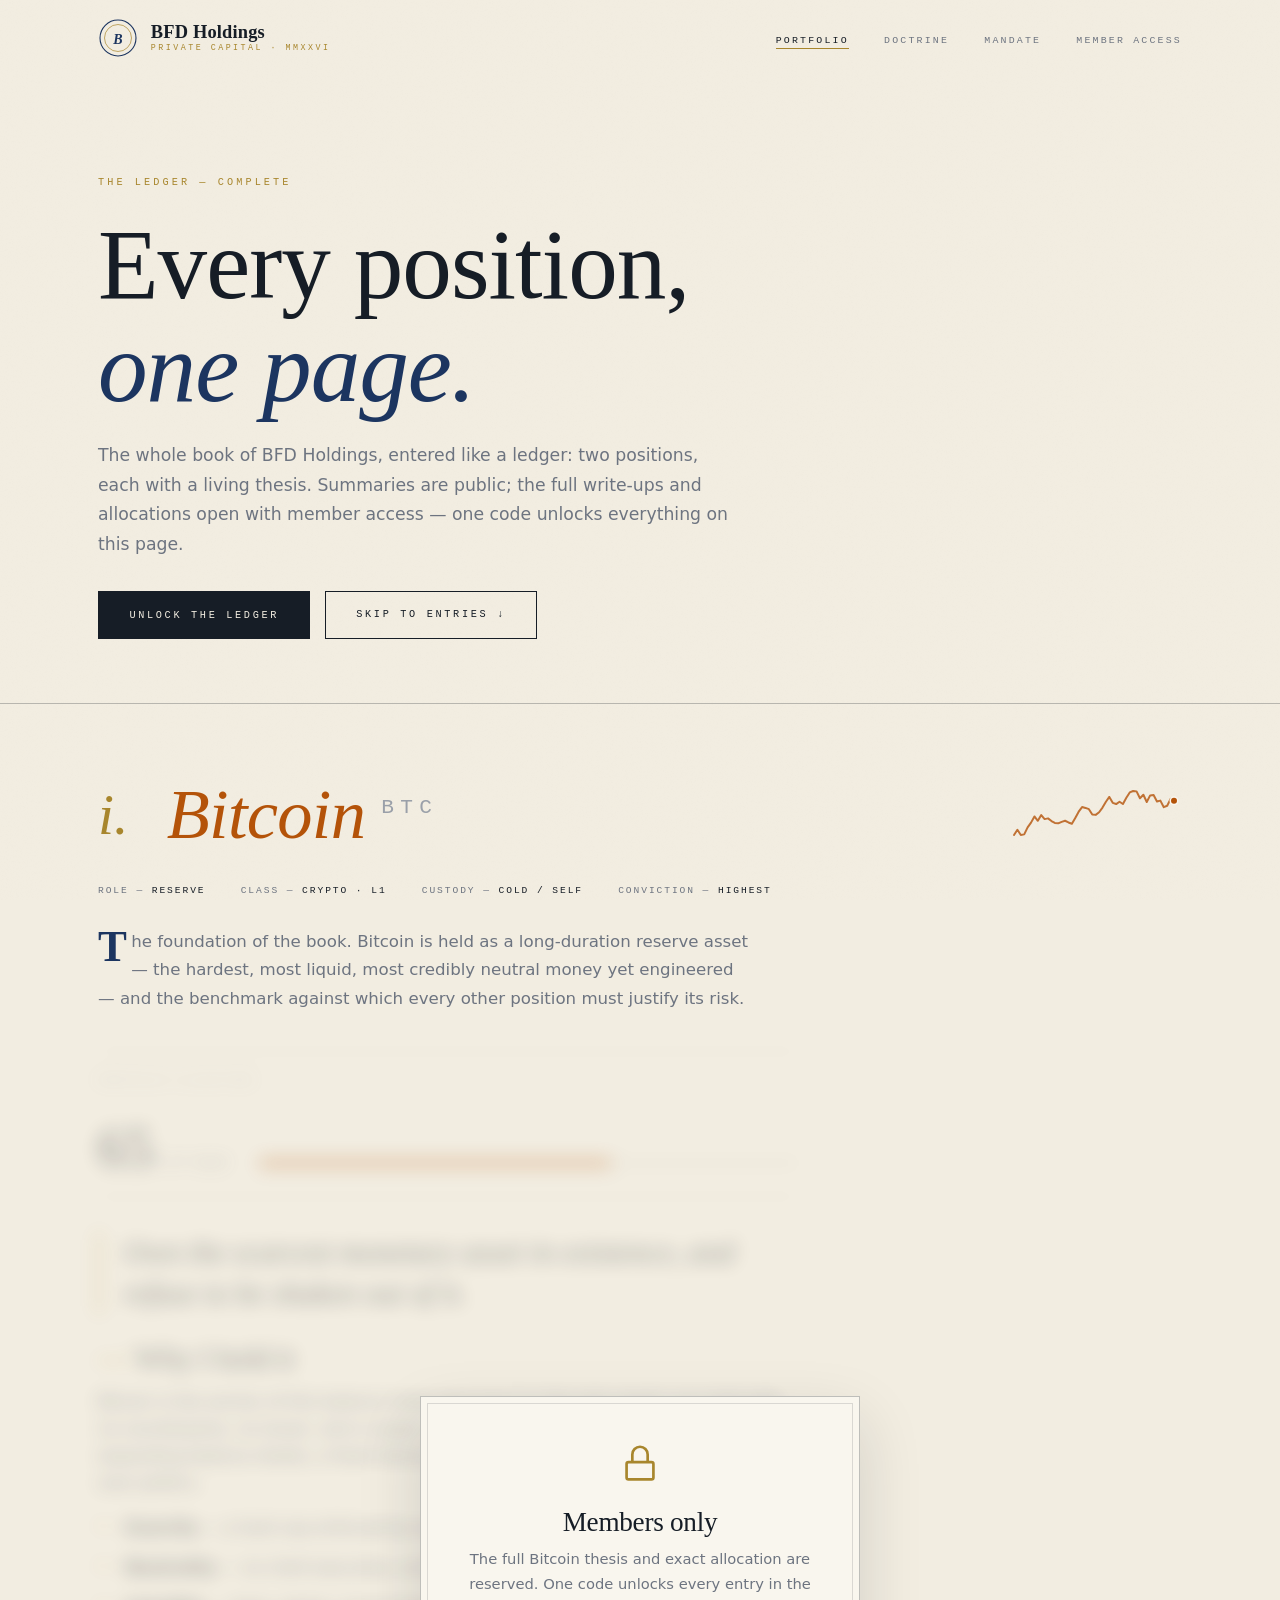
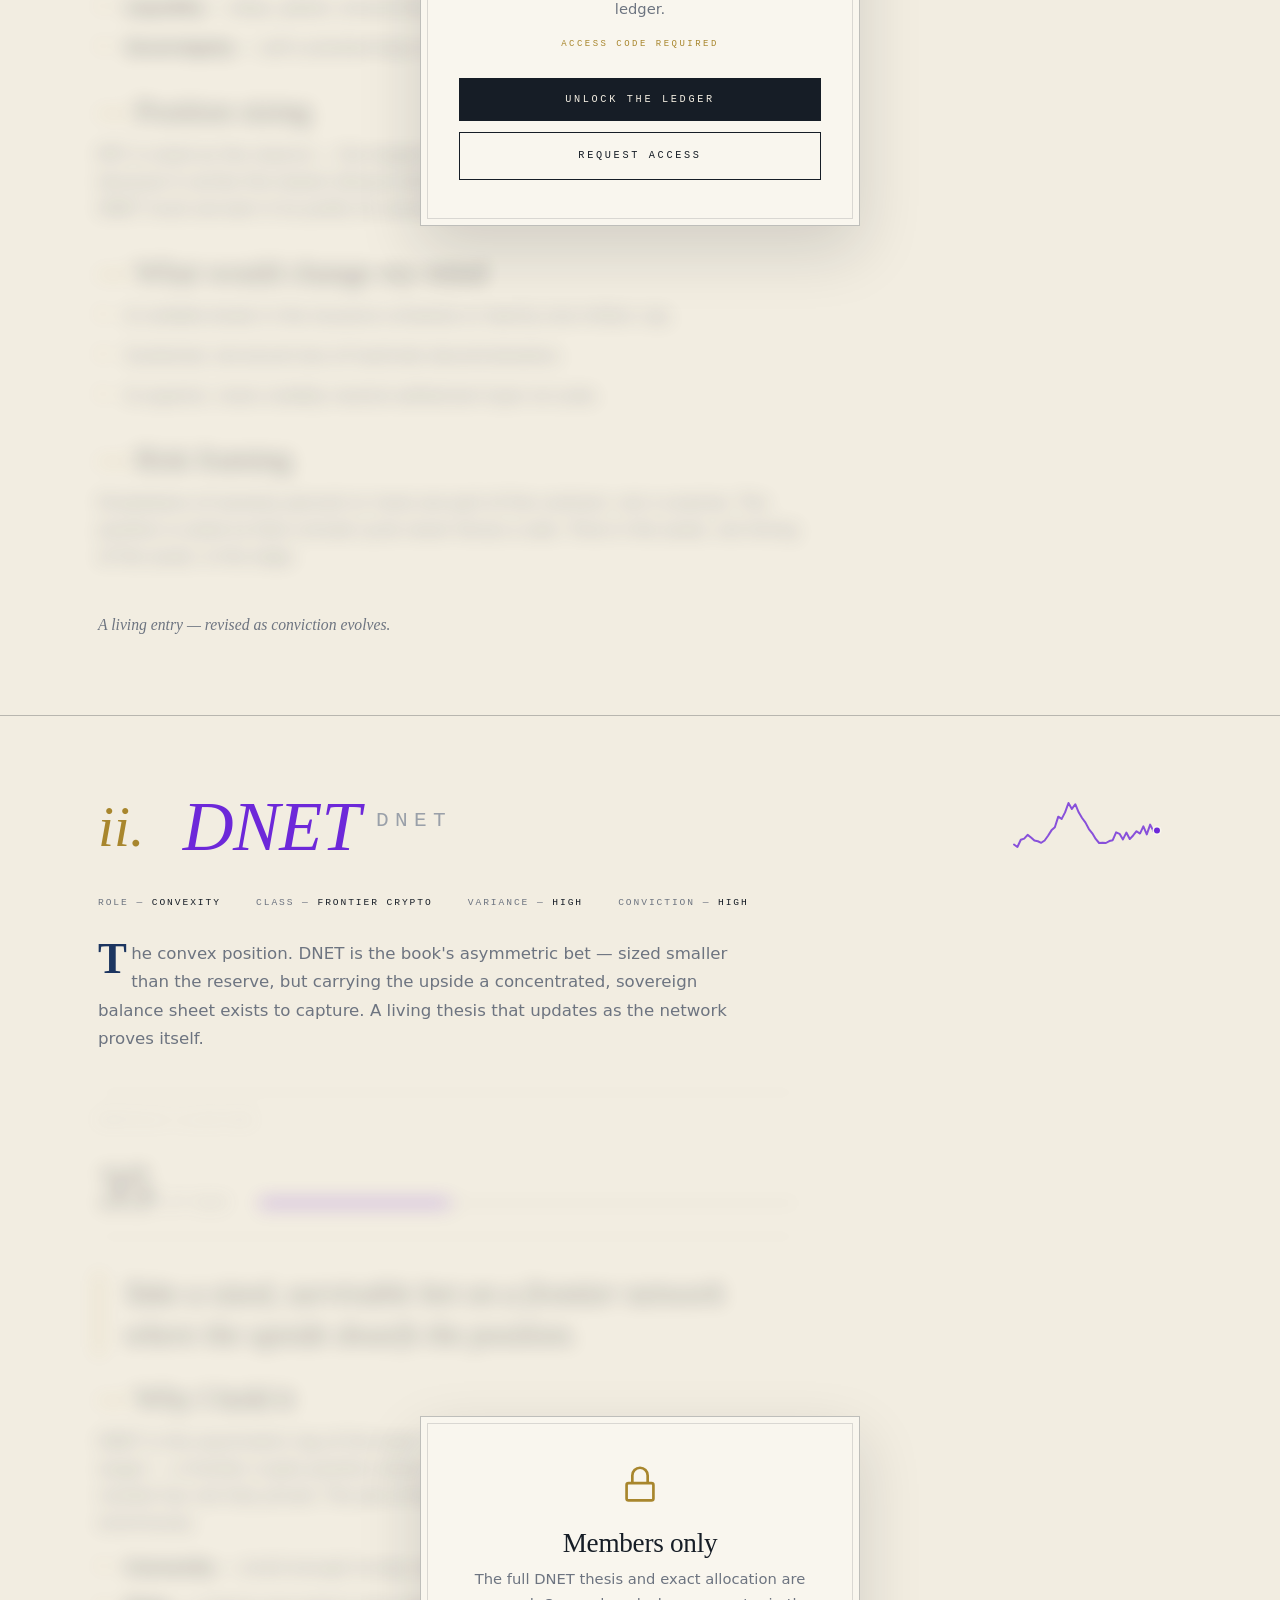
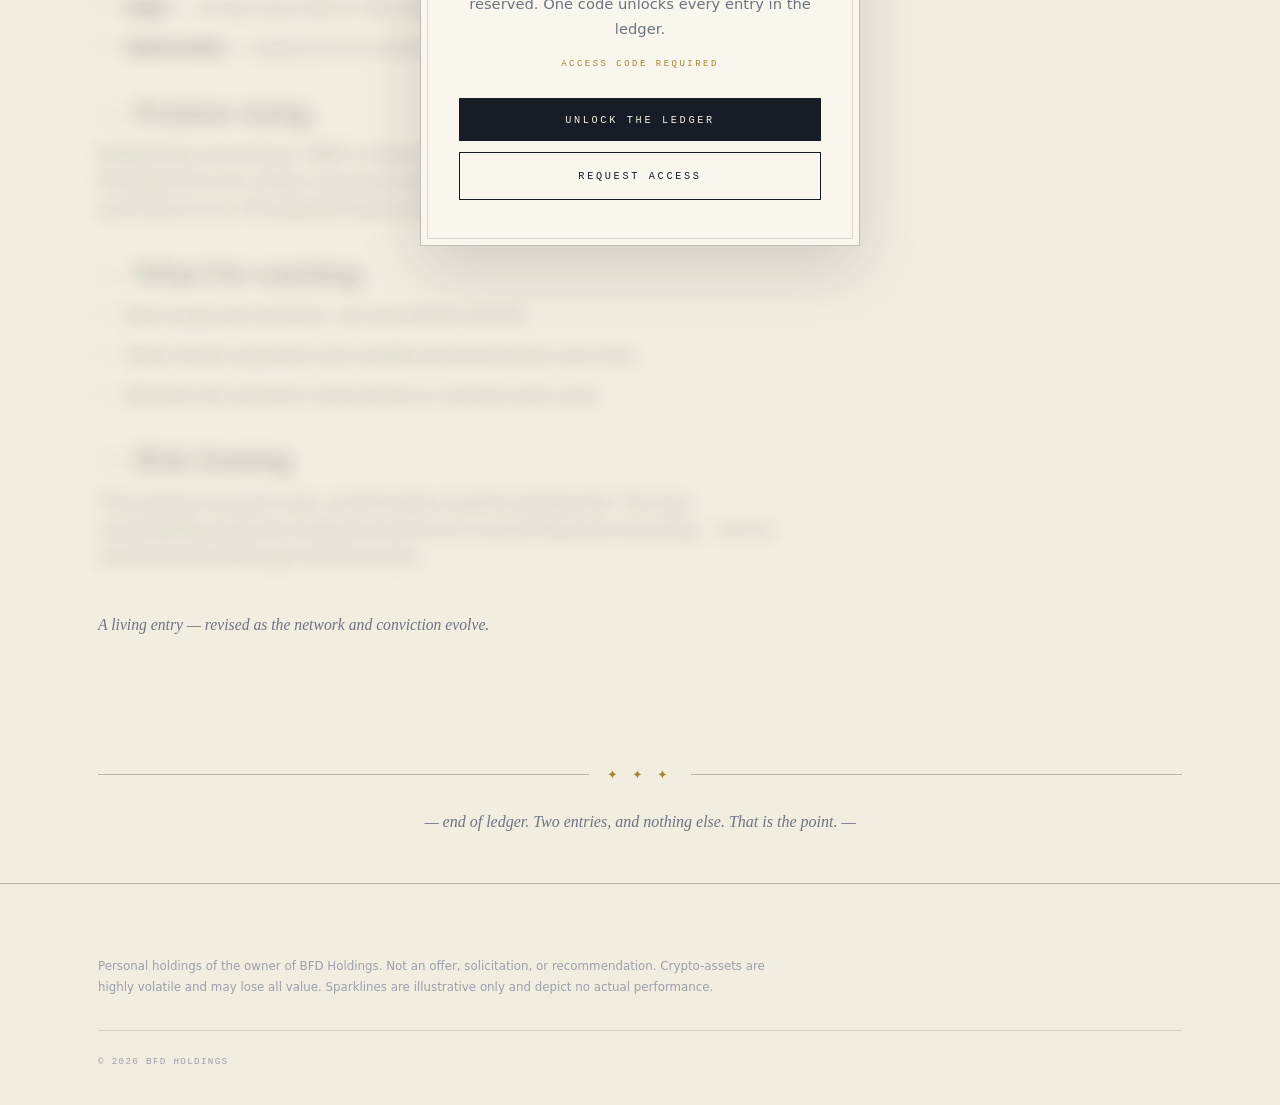
==== commit 12f9ff90: "Self-host fonts (EB Garamond, Inter, JetBrains Mono) Serve latin woff2 subsets from assets/fonts wit" ====
--- a/portfolio.html
+++ b/portfolio.html
@@ -5,9 +5,7 @@
   <meta name="viewport" content="width=device-width, initial-scale=1.0" />
   <title>The Ledger — BFD Holdings Portfolio</title>
   <meta name="description" content="Every BFD Holdings position on one page: Bitcoin and DNET. Public summaries open; full theses and allocations reserved for members." />
-  <link rel="preconnect" href="https://fonts.googleapis.com" />
-  <link rel="preconnect" href="https://fonts.gstatic.com" crossorigin />
-  <link href="https://fonts.googleapis.com/css2?family=EB+Garamond:ital,wght@0,400;0,500;0,600;1,400;1,500;1,600&family=Inter:wght@400;500&family=JetBrains+Mono:wght@400;500&display=swap" rel="stylesheet" />
+  <link rel="stylesheet" href="assets/css/fonts.css" />
   <link rel="stylesheet" href="assets/css/style.css" />
   <link rel="icon" href="data:image/svg+xml,<svg xmlns='http://www.w3.org/2000/svg' viewBox='0 0 32 32'><rect width='32' height='32' fill='%23f2ede1'/><circle cx='16' cy='16' r='12' fill='none' stroke='%231c3560' stroke-width='1.4'/><circle cx='16' cy='16' r='8.5' fill='none' stroke='%23a8862d' stroke-width='.8'/><text x='50%25' y='56%25' text-anchor='middle' dominant-baseline='middle' font-family='Georgia,serif' font-style='italic' font-weight='600' font-size='12' fill='%231c3560'>B</text></svg>" />
 </head>
--- a/assets/css/fonts.css
+++ b/assets/css/fonts.css
@@ -0,0 +1,70 @@
+@font-face {
+  font-family: 'EB Garamond';
+  font-style: italic;
+  font-weight: 400;
+  font-display: swap;
+  src: url('../fonts/EBGaramond-400i.woff2') format('woff2');
+}
+@font-face {
+  font-family: 'EB Garamond';
+  font-style: italic;
+  font-weight: 500;
+  font-display: swap;
+  src: url('../fonts/EBGaramond-500i.woff2') format('woff2');
+}
+@font-face {
+  font-family: 'EB Garamond';
+  font-style: italic;
+  font-weight: 600;
+  font-display: swap;
+  src: url('../fonts/EBGaramond-600i.woff2') format('woff2');
+}
+@font-face {
+  font-family: 'EB Garamond';
+  font-style: normal;
+  font-weight: 400;
+  font-display: swap;
+  src: url('../fonts/EBGaramond-400.woff2') format('woff2');
+}
+@font-face {
+  font-family: 'EB Garamond';
+  font-style: normal;
+  font-weight: 500;
+  font-display: swap;
+  src: url('../fonts/EBGaramond-500.woff2') format('woff2');
+}
+@font-face {
+  font-family: 'EB Garamond';
+  font-style: normal;
+  font-weight: 600;
+  font-display: swap;
+  src: url('../fonts/EBGaramond-600.woff2') format('woff2');
+}
+@font-face {
+  font-family: 'Inter';
+  font-style: normal;
+  font-weight: 400;
+  font-display: swap;
+  src: url('../fonts/Inter-400.woff2') format('woff2');
+}
+@font-face {
+  font-family: 'Inter';
+  font-style: normal;
+  font-weight: 500;
+  font-display: swap;
+  src: url('../fonts/Inter-500.woff2') format('woff2');
+}
+@font-face {
+  font-family: 'JetBrains Mono';
+  font-style: normal;
+  font-weight: 400;
+  font-display: swap;
+  src: url('../fonts/JetBrainsMono-400.woff2') format('woff2');
+}
+@font-face {
+  font-family: 'JetBrains Mono';
+  font-style: normal;
+  font-weight: 500;
+  font-display: swap;
+  src: url('../fonts/JetBrainsMono-500.woff2') format('woff2');
+}
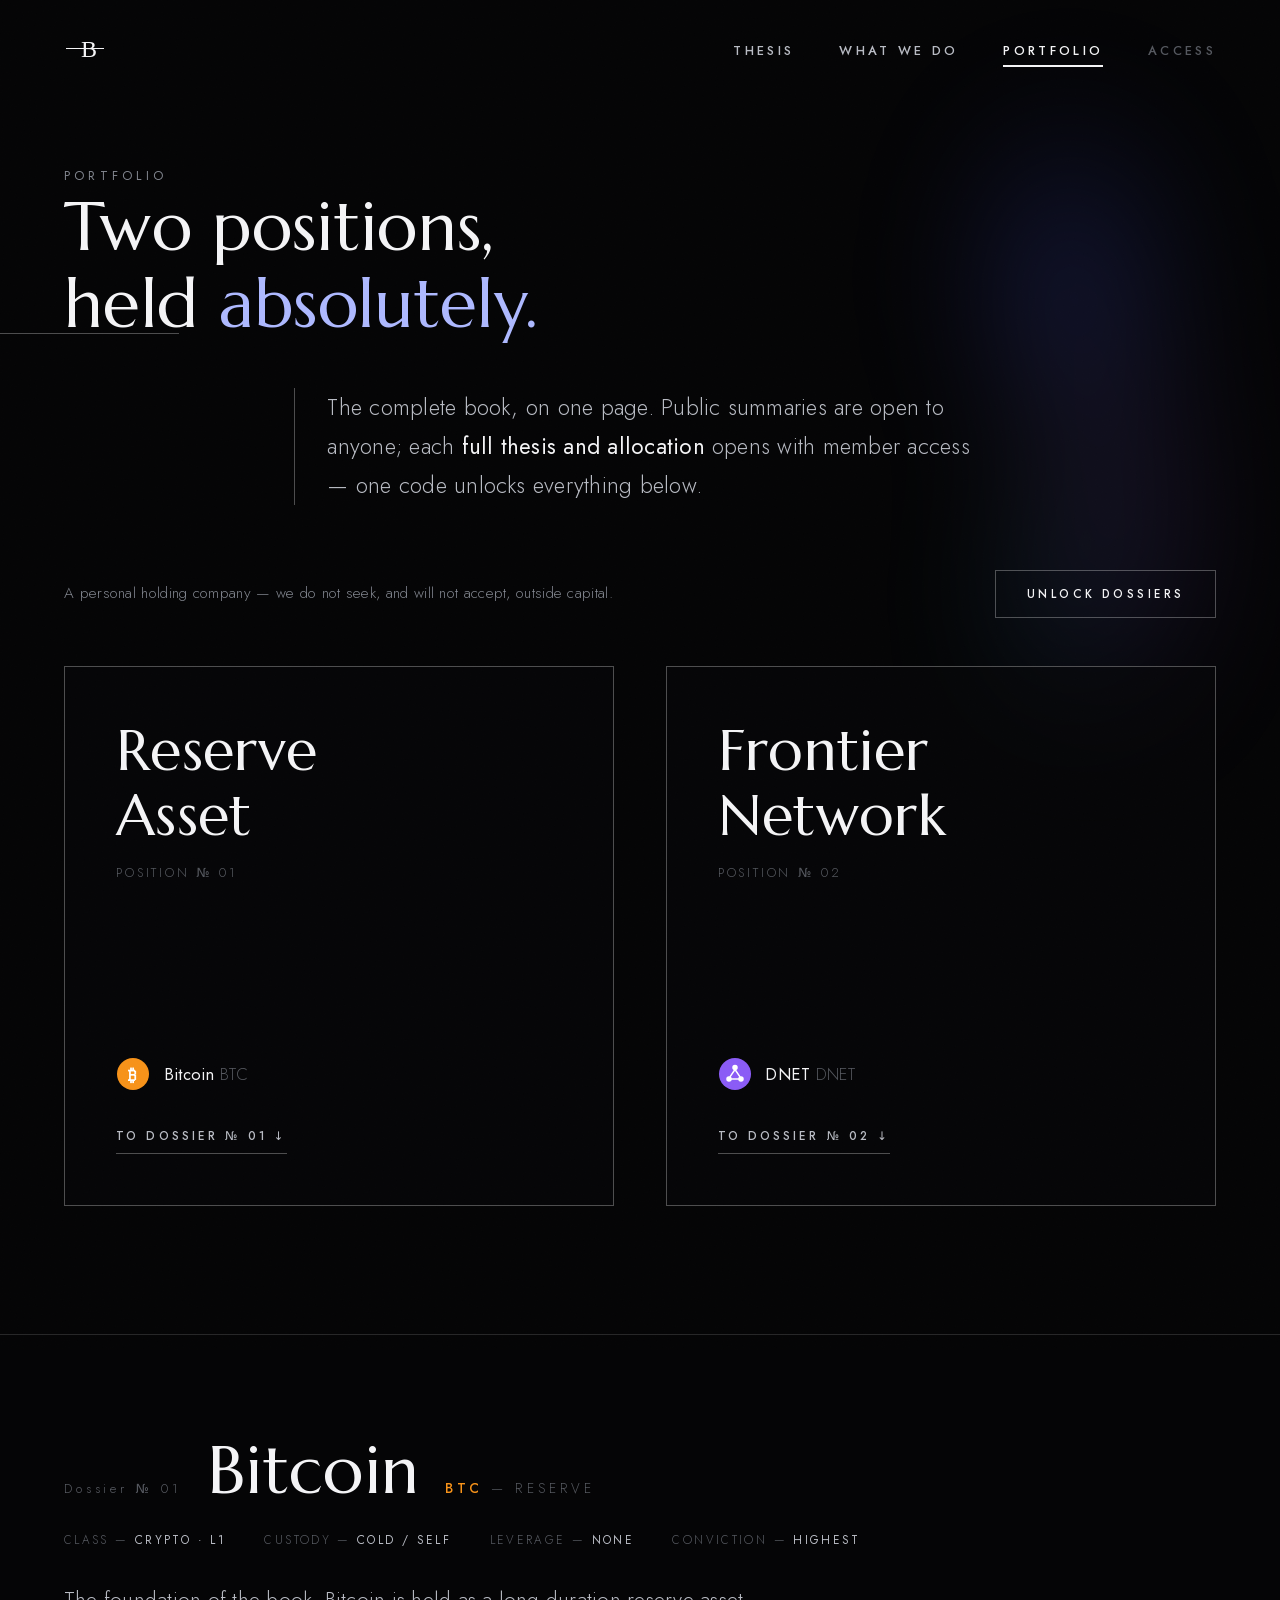
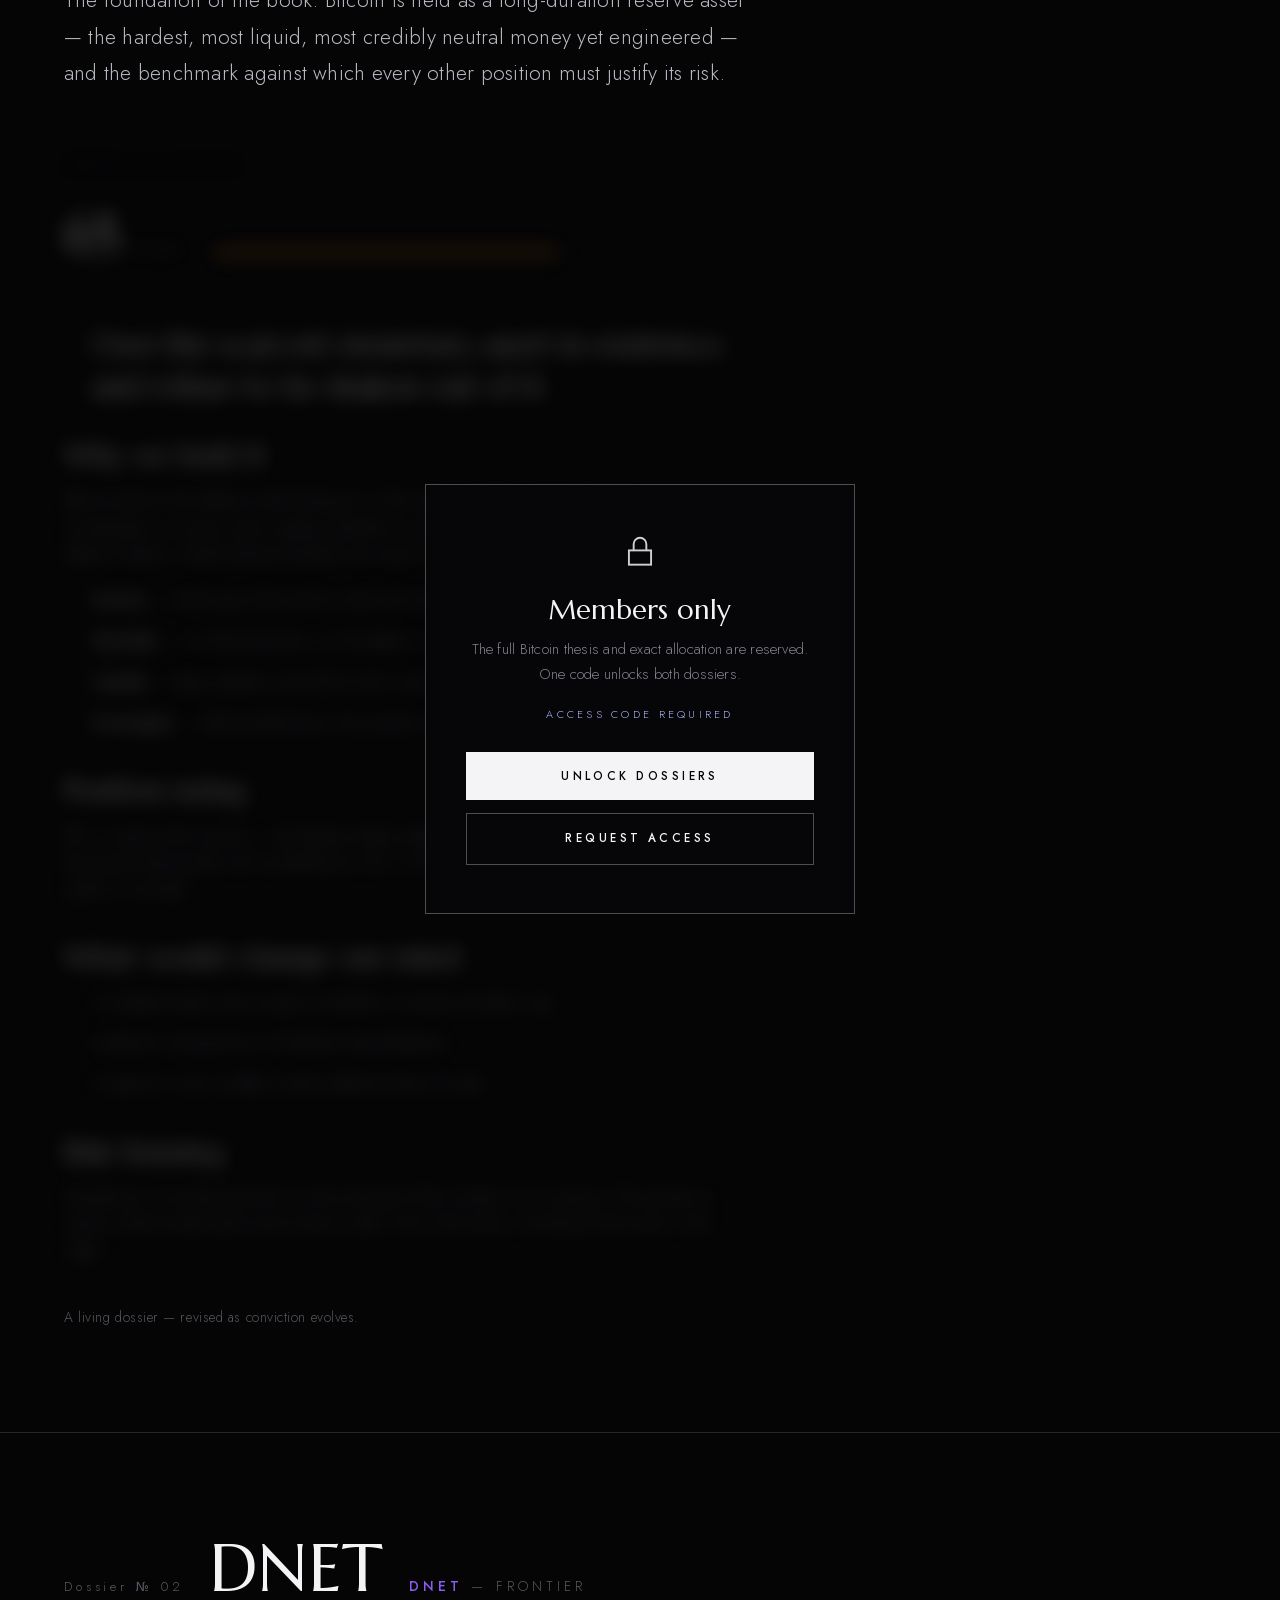
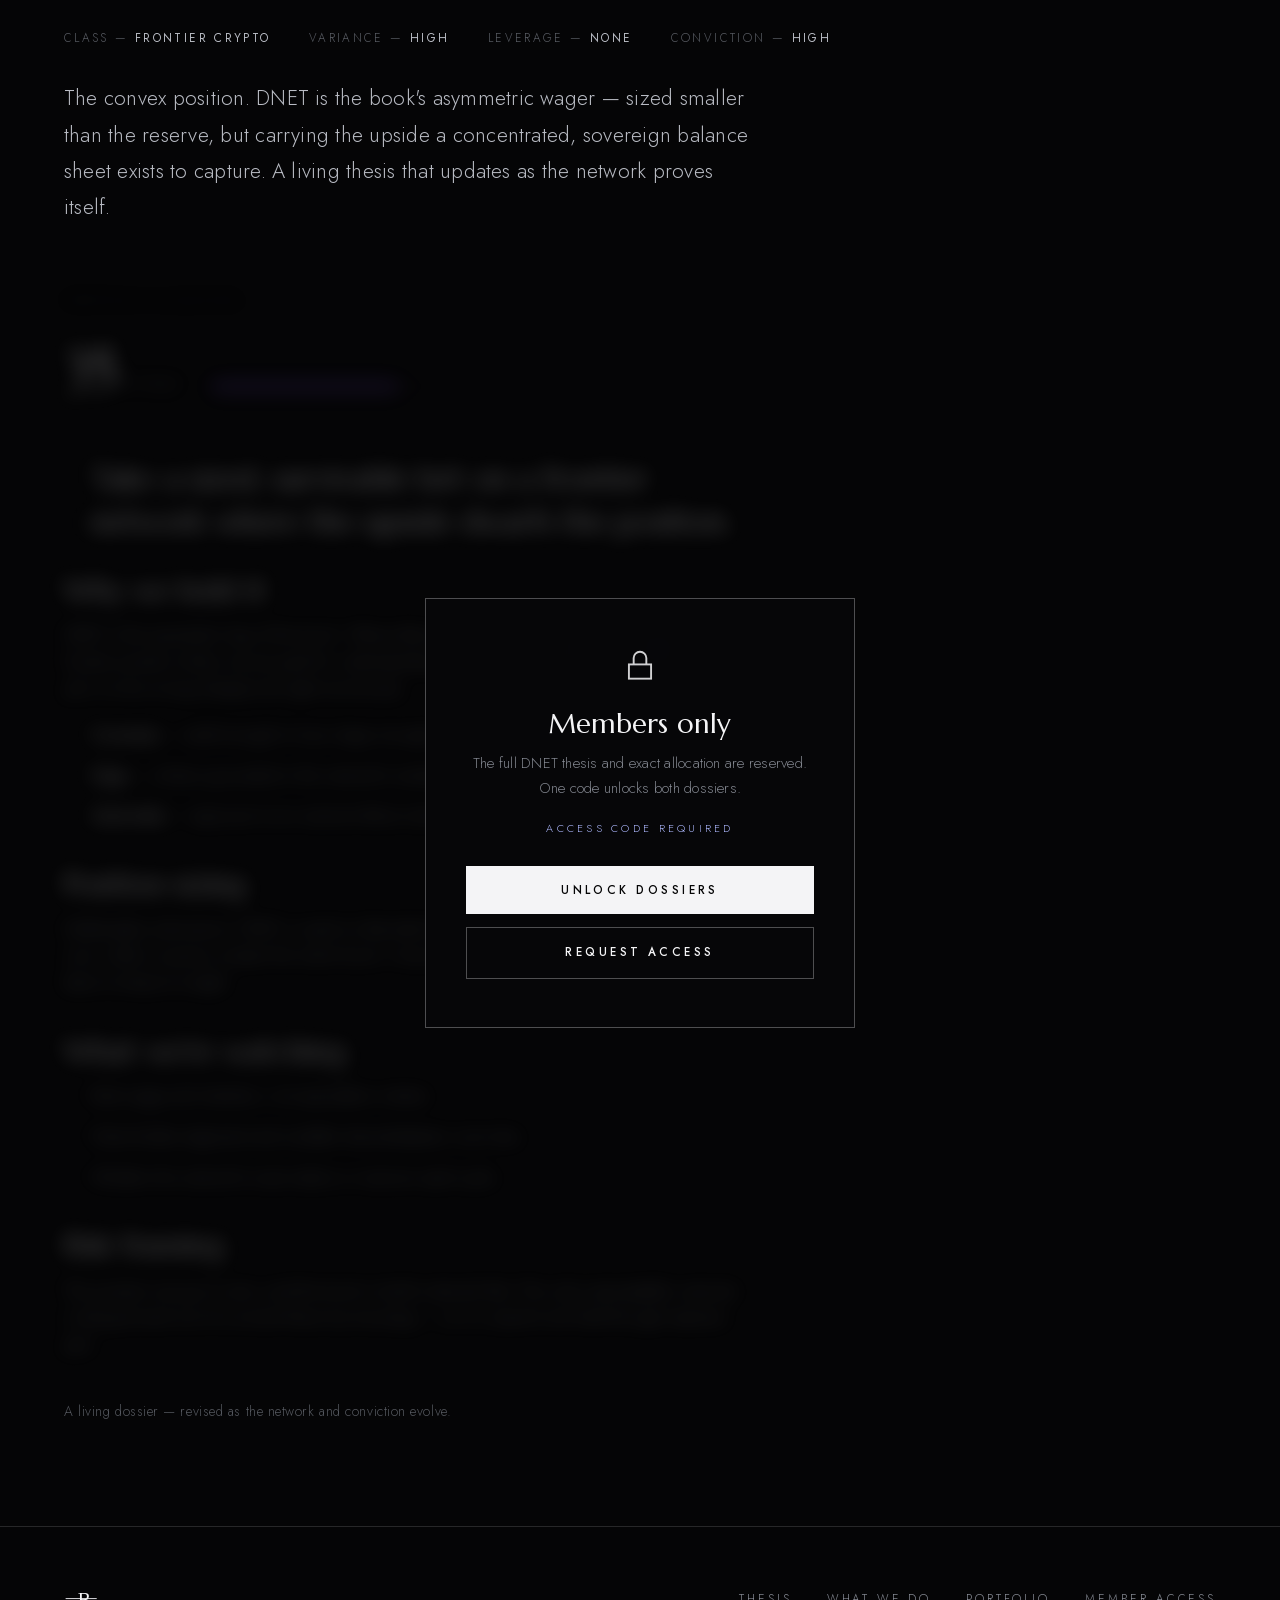
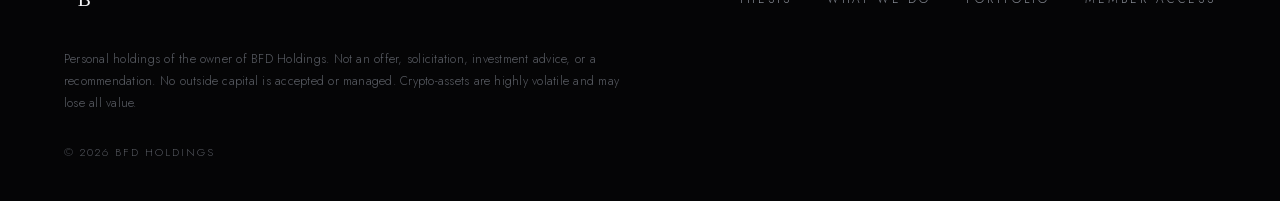
==== commit 7bc107e4: "Redesign v7: statement-noir identity Rebuild around a statement-per-screen structure on near-black, " ====
--- a/portfolio.html
+++ b/portfolio.html
@@ -3,83 +3,113 @@
 <head>
   <meta charset="UTF-8" />
   <meta name="viewport" content="width=device-width, initial-scale=1.0" />
-  <title>The Ledger — BFD Holdings Portfolio</title>
-  <meta name="description" content="Every BFD Holdings position on one page: Bitcoin and DNET. Public summaries open; full theses and allocations reserved for members." />
+  <title>Portfolio — BFD Holdings</title>
+  <meta name="description" content="The complete BFD Holdings portfolio on one page: Bitcoin and DNET. Public summaries open; full theses and allocations reserved for members." />
   <link rel="stylesheet" href="assets/css/fonts.css" />
   <link rel="stylesheet" href="assets/css/style.css" />
-  <link rel="icon" href="data:image/svg+xml,<svg xmlns='http://www.w3.org/2000/svg' viewBox='0 0 32 32'><rect width='32' height='32' fill='%23f2ede1'/><circle cx='16' cy='16' r='12' fill='none' stroke='%231c3560' stroke-width='1.4'/><circle cx='16' cy='16' r='8.5' fill='none' stroke='%23a8862d' stroke-width='.8'/><text x='50%25' y='56%25' text-anchor='middle' dominant-baseline='middle' font-family='Georgia,serif' font-style='italic' font-weight='600' font-size='12' fill='%231c3560'>B</text></svg>" />
+  <link rel="icon" href="data:image/svg+xml,<svg xmlns='http://www.w3.org/2000/svg' viewBox='0 0 32 32'><rect width='32' height='32' fill='%23050506'/><line x1='3' y1='16.5' x2='29' y2='16.5' stroke='%23f4f4f6' stroke-width='1'/><text x='17' y='23' text-anchor='middle' font-family='Georgia,serif' font-size='17' fill='%23f4f4f6'>B</text></svg>" />
 </head>
 <body>
+
+  <!-- aurora light flare -->
+  <div class="aurora" aria-hidden="true"><i></i><i></i><i></i><i></i></div>
 
   <!-- ===================== NAV ===================== -->
   <nav class="nav" id="nav">
     <div class="wrap nav__inner">
-      <a href="index.html" class="brand">
-        <span class="brand__seal">
-          <svg viewBox="0 0 40 40" fill="none">
-            <circle cx="20" cy="20" r="18" stroke="currentColor" stroke-width="1.1"/>
-            <circle cx="20" cy="20" r="13.5" stroke="#a8862d" stroke-width=".7"/>
-            <text x="20" y="25.5" text-anchor="middle" font-family="Georgia,serif" font-style="italic" font-weight="600" font-size="14" fill="currentColor">B</text>
-          </svg>
-        </span>
-        <span class="brand__txt">
-          <span class="brand__name">BFD Holdings</span>
-          <span class="brand__sub">Private Capital · MMXXVI</span>
-        </span>
+      <a href="index.html" class="brand" aria-label="BFD Holdings">
+        <svg viewBox="0 0 44 44" fill="none" aria-hidden="true">
+          <line x1="2" y1="21.5" x2="40" y2="21.5" stroke="currentColor" stroke-width="1.1"/>
+          <text x="25" y="30" text-anchor="middle" font-family="Georgia,serif" font-size="24" fill="currentColor">B</text>
+        </svg>
       </a>
       <ul class="nav__links">
+        <li><a href="index.html#thesis">Thesis</a></li>
+        <li><a href="index.html#what">What we do</a></li>
         <li><a href="portfolio.html" class="active">Portfolio</a></li>
-        <li><a href="index.html#doctrine">Doctrine</a></li>
-        <li><a href="index.html#mandate">Mandate</a></li>
-        <li><a href="#" data-unlock>Member access</a></li>
+        <li><a href="#" class="is-lock" data-unlock>Access</a></li>
       </ul>
       <button class="burger" id="burger" aria-label="Menu"><span></span><span></span><span></span></button>
     </div>
   </nav>
   <div class="mobile-nav" id="mobile-nav">
+    <a href="index.html#thesis">Thesis</a>
+    <a href="index.html#what">What we do</a>
     <a href="portfolio.html">Portfolio</a>
-    <a href="index.html#doctrine">Doctrine</a>
-    <a href="index.html#mandate">Mandate</a>
-    <a href="#" data-unlock>Member access</a>
+    <a href="#" data-unlock>Access</a>
   </div>
 
-  <!-- ===================== PAGE HERO ===================== -->
-  <header class="pf-hero">
-    <div class="wrap">
-      <span class="label label--gold">The ledger — complete</span>
-      <h1 class="pf-hero__title" style="margin-top:1.2rem;">Every position, <em>one page.</em></h1>
-      <p class="pf-hero__sub">
-        The whole book of BFD Holdings, entered like a ledger: two positions, each with a
-        living thesis. Summaries are public; the full write-ups and allocations open with
-        member access — one code unlocks everything on this page.
+  <!-- ===================== HEADER ===================== -->
+  <header class="stmt" style="min-height:74svh;" id="top">
+    <span class="edge-rule" aria-hidden="true"></span>
+    <div class="wrap">
+      <span class="label">Portfolio</span>
+      <h1 class="stmt__title">
+        <span class="line"><span>Two positions,</span></span>
+        <span class="line"><span>held <span class="hl">absolutely.</span></span></span>
+      </h1>
+      <p class="stmt__body reveal">
+        The complete book, on one page. Public summaries are open to anyone;
+        each <b>full thesis and allocation</b> opens with member access —
+        one code unlocks everything below.
       </p>
-      <div style="display:flex; gap:.9rem; flex-wrap:wrap; margin-top:2rem;">
-        <button class="btn" data-unlock>Unlock the ledger</button>
-        <a href="#btc" class="btn btn--ghost">Skip to entries ↓</a>
+    </div>
+    <div class="stmt__foot">
+      <div class="wrap">
+        <p class="footnote">A personal holding company — we do not seek, and will not accept, outside capital.</p>
+        <button class="btn" data-unlock>Unlock dossiers</button>
       </div>
     </div>
   </header>
 
-  <!-- ===================== ENTRY I — BITCOIN ===================== -->
+  <!-- ===================== PLATES ===================== -->
+  <section class="pf" style="padding-top:0;">
+    <div class="wrap">
+      <div class="pf__grid">
+        <a class="plate reveal" href="#btc">
+          <h3 class="plate__title">Reserve<br>Asset</h3>
+          <div class="plate__note">Position № 01</div>
+          <div class="plate__assets">
+            <span class="coin">
+              <svg class="coin__ic" viewBox="0 0 34 34" aria-hidden="true"><circle cx="17" cy="17" r="16" fill="#f7931a"/><text x="17" y="23.5" text-anchor="middle" font-family="Georgia,serif" font-weight="700" font-size="17" fill="#fff">₿</text></svg>
+              <span><span class="coin__name">Bitcoin</span><span class="coin__tkr">BTC</span></span>
+            </span>
+          </div>
+          <span class="plate__cta">To dossier № 01 ↓</span>
+        </a>
+        <a class="plate reveal" data-delay="100" href="#dnet">
+          <h3 class="plate__title">Frontier<br>Network</h3>
+          <div class="plate__note">Position № 02</div>
+          <div class="plate__assets">
+            <span class="coin">
+              <svg class="coin__ic" viewBox="0 0 34 34" aria-hidden="true"><circle cx="17" cy="17" r="16" fill="#8b5cf6"/><g stroke="#fff" stroke-width="1.5" fill="#fff"><circle cx="17" cy="10.5" r="2"/><circle cx="11" cy="22" r="2"/><circle cx="23" cy="22" r="2"/><path d="M17 12.5l-5.2 7.6M17 12.5l5.2 7.6M13 22h8" fill="none"/></g></svg>
+              <span><span class="coin__name">DNET</span><span class="coin__tkr">DNET</span></span>
+            </span>
+          </div>
+          <span class="plate__cta">To dossier № 02 ↓</span>
+        </a>
+      </div>
+    </div>
+  </section>
+
+  <!-- ===================== DOSSIER № 01 — BITCOIN ===================== -->
   <section class="entry entry--btc" id="btc">
     <div class="wrap">
       <div class="entry__head reveal">
-        <span class="entry__no">i.</span>
-        <h2 class="entry__name"><em>Bitcoin</em><span class="tkr">BTC</span></h2>
-        <canvas class="entry__spark" data-spark="btc" aria-hidden="true"></canvas>
-      </div>
-
+        <span class="entry__no">Dossier № 01</span>
+        <h2 class="entry__name">Bitcoin</h2>
+        <span class="entry__tkr"><b>BTC</b> — Reserve</span>
+      </div>
       <div class="entry__meta reveal">
-        <span class="m">Role — <b>Reserve</b></span>
         <span class="m">Class — <b>Crypto · L1</b></span>
         <span class="m">Custody — <b>Cold / self</b></span>
+        <span class="m">Leverage — <b>None</b></span>
         <span class="m">Conviction — <b>Highest</b></span>
       </div>
-
       <p class="entry__teaser reveal">
-        The foundation of the book. Bitcoin is held as a long-duration reserve asset — the
-        hardest, most liquid, most credibly neutral money yet engineered — and the benchmark
-        against which every other position must justify its risk.
+        The foundation of the book. Bitcoin is held as a long-duration reserve asset —
+        the hardest, most liquid, most credibly neutral money yet engineered — and the
+        benchmark against which every other position must justify its risk.
       </p>
 
       <div class="premium reveal">
@@ -96,28 +126,28 @@
 
             <blockquote>Own the scarcest monetary asset in existence, and refuse to be shaken out of it.</blockquote>
 
-            <h3>Why I hold it</h3>
-            <p>
-              Bitcoin is the anchor of this balance sheet because it is the only asset I can
-              hold with no counterparty, no issuer, and a supply schedule no one can change.
-              In a world of expanding balance sheets, a fixed twenty-one-million-coin cap is a
-              bet on arithmetic over politics.
+            <h3>Why we hold it</h3>
+            <p>
+              Bitcoin anchors this balance sheet because it is the only asset that can be
+              held with no counterparty, no issuer, and a supply schedule no one can change.
+              In a world of expanding balance sheets, a fixed twenty-one-million-coin cap is
+              a bet on arithmetic over politics.
             </p>
             <ul>
               <li><b>Scarcity</b> — a hard cap enforced by code and consensus, not promises.</li>
               <li><b>Neutrality</b> — no chief executive, no foundation, no jurisdiction to capture.</li>
               <li><b>Liquidity</b> — deep, global, around the clock; exit is always available.</li>
-              <li><b>Sovereignty</b> — self-custodied keys; the position is mine, fully.</li>
+              <li><b>Sovereignty</b> — self-custodied keys; the position is ours, fully.</li>
             </ul>
 
             <h3>Position sizing</h3>
             <p>
               BTC is sized as the reserve — the largest single weight in the book — precisely
-              because it carries the lowest idiosyncratic risk of anything I own. It is the
+              because it carries the lowest idiosyncratic risk of anything we own. It is the
               benchmark; DNET must out-earn it to justify its convexity.
             </p>
 
-            <h3>What would change my mind</h3>
+            <h3>What would change our mind</h3>
             <ul>
               <li>A credible break in the issuance schedule or twenty-one-million cap.</li>
               <li>Sustained, structural loss of hashrate decentralisation.</li>
@@ -136,40 +166,38 @@
 
         <div class="paywall">
           <div class="paywall__card">
-            <div class="paywall__icon"><svg viewBox="0 0 24 24" fill="none" stroke="currentColor" stroke-width="1.4"><rect x="5" y="11" width="14" height="9" rx="1"/><path d="M8 11V7a4 4 0 0 1 8 0v4"/></svg></div>
+            <div class="paywall__icon"><svg viewBox="0 0 24 24" fill="none" stroke="currentColor" stroke-width="1.2"><rect x="5" y="11" width="14" height="9"/><path d="M8 11V7a4 4 0 0 1 8 0v4"/></svg></div>
             <h3 class="paywall__title">Members only</h3>
-            <p class="paywall__text">The full Bitcoin thesis and exact allocation are reserved. One code unlocks every entry in the ledger.</p>
+            <p class="paywall__text">The full Bitcoin thesis and exact allocation are reserved. One code unlocks both dossiers.</p>
             <div class="paywall__price">Access code required</div>
             <div class="paywall__actions">
-              <button class="btn" data-unlock>Unlock the ledger</button>
-              <a class="btn btn--ghost" href="mailto:access@bfdholdings.example?subject=BFD%20Holdings%20member%20access">Request access</a>
+              <button class="btn btn--solid" data-unlock>Unlock dossiers</button>
+              <a class="btn" href="mailto:access@bfdholdings.example?subject=BFD%20Holdings%20member%20access">Request access</a>
             </div>
           </div>
         </div>
       </div>
 
-      <p class="update-stamp reveal">A living entry — revised as conviction evolves.</p>
+      <p class="update-stamp reveal">A living dossier — revised as conviction evolves.</p>
     </div>
   </section>
 
-  <!-- ===================== ENTRY II — DNET ===================== -->
+  <!-- ===================== DOSSIER № 02 — DNET ===================== -->
   <section class="entry entry--dnet" id="dnet">
     <div class="wrap">
       <div class="entry__head reveal">
-        <span class="entry__no">ii.</span>
-        <h2 class="entry__name"><em>DNET</em><span class="tkr">DNET</span></h2>
-        <canvas class="entry__spark" data-spark="dnet" aria-hidden="true"></canvas>
-      </div>
-
+        <span class="entry__no">Dossier № 02</span>
+        <h2 class="entry__name">DNET</h2>
+        <span class="entry__tkr"><b>DNET</b> — Frontier</span>
+      </div>
       <div class="entry__meta reveal">
-        <span class="m">Role — <b>Convexity</b></span>
         <span class="m">Class — <b>Frontier crypto</b></span>
         <span class="m">Variance — <b>High</b></span>
+        <span class="m">Leverage — <b>None</b></span>
         <span class="m">Conviction — <b>High</b></span>
       </div>
-
       <p class="entry__teaser reveal">
-        The convex position. DNET is the book's asymmetric bet — sized smaller than the
+        The convex position. DNET is the book's asymmetric wager — sized smaller than the
         reserve, but carrying the upside a concentrated, sovereign balance sheet exists to
         capture. A living thesis that updates as the network proves itself.
       </p>
@@ -188,12 +216,12 @@
 
             <blockquote>Take a sized, survivable bet on a frontier network where the upside dwarfs the position.</blockquote>
 
-            <h3>Why I hold it</h3>
+            <h3>Why we hold it</h3>
             <p>
               DNET is the asymmetric leg of the book. Where Bitcoin is the reserve, DNET is
-              the wager — a frontier crypto position where I am paid for understanding
-              something the market has not fully priced. The job of this position is to be
-              wrong cheaply and right enormously.
+              the wager — a frontier position where we are paid for understanding something
+              the market has not fully priced. Its job is to be wrong cheaply and right
+              enormously.
             </p>
             <ul>
               <li><b>Convexity</b> — small enough to lose, large enough to matter if it works.</li>
@@ -208,7 +236,7 @@
               continually out-earn Bitcoin on a risk-adjusted basis to keep its weight.
             </p>
 
-            <h3>What I'm watching</h3>
+            <h3>What we're watching</h3>
             <ul>
               <li>Real usage and retention, not speculative volume.</li>
               <li>Token-holder alignment and credible decentralisation over time.</li>
@@ -227,37 +255,43 @@
 
         <div class="paywall">
           <div class="paywall__card">
-            <div class="paywall__icon"><svg viewBox="0 0 24 24" fill="none" stroke="currentColor" stroke-width="1.4"><rect x="5" y="11" width="14" height="9" rx="1"/><path d="M8 11V7a4 4 0 0 1 8 0v4"/></svg></div>
+            <div class="paywall__icon"><svg viewBox="0 0 24 24" fill="none" stroke="currentColor" stroke-width="1.2"><rect x="5" y="11" width="14" height="9"/><path d="M8 11V7a4 4 0 0 1 8 0v4"/></svg></div>
             <h3 class="paywall__title">Members only</h3>
-            <p class="paywall__text">The full DNET thesis and exact allocation are reserved. One code unlocks every entry in the ledger.</p>
+            <p class="paywall__text">The full DNET thesis and exact allocation are reserved. One code unlocks both dossiers.</p>
             <div class="paywall__price">Access code required</div>
             <div class="paywall__actions">
-              <button class="btn" data-unlock>Unlock the ledger</button>
-              <a class="btn btn--ghost" href="mailto:access@bfdholdings.example?subject=BFD%20Holdings%20member%20access">Request access</a>
+              <button class="btn btn--solid" data-unlock>Unlock dossiers</button>
+              <a class="btn" href="mailto:access@bfdholdings.example?subject=BFD%20Holdings%20member%20access">Request access</a>
             </div>
           </div>
         </div>
       </div>
 
-      <p class="update-stamp reveal">A living entry — revised as the network and conviction evolve.</p>
+      <p class="update-stamp reveal">A living dossier — revised as the network and conviction evolve.</p>
     </div>
   </section>
-
-  <!-- closing ornament -->
-  <div class="wrap" style="padding-block:3rem;">
-    <div class="orn reveal"><span>✦ ✦ ✦</span></div>
-    <p style="text-align:center; font-family:var(--serif); font-style:italic; color:var(--grey); margin-top:1.4rem;">
-      — end of ledger. Two entries, and nothing else. That is the point. —
-    </p>
-  </div>
 
   <!-- ===================== FOOTER ===================== -->
   <footer class="footer">
     <div class="wrap">
+      <div class="footer__row">
+        <a href="index.html" class="brand" aria-label="BFD Holdings">
+          <svg viewBox="0 0 44 44" fill="none" style="width:36px;height:36px;color:var(--white);" aria-hidden="true">
+            <line x1="2" y1="21.5" x2="40" y2="21.5" stroke="currentColor" stroke-width="1.1"/>
+            <text x="25" y="30" text-anchor="middle" font-family="Georgia,serif" font-size="24" fill="currentColor">B</text>
+          </svg>
+        </a>
+        <div class="footer__links">
+          <a href="index.html#thesis">Thesis</a>
+          <a href="index.html#what">What we do</a>
+          <a href="portfolio.html">Portfolio</a>
+          <a href="#" data-unlock>Member access</a>
+        </div>
+      </div>
       <p class="footer__disclaimer">
-        Personal holdings of the owner of BFD Holdings. Not an offer, solicitation, or
-        recommendation. Crypto-assets are highly volatile and may lose all value. Sparklines
-        are illustrative only and depict no actual performance.
+        Personal holdings of the owner of BFD Holdings. Not an offer, solicitation,
+        investment advice, or a recommendation. No outside capital is accepted or managed.
+        Crypto-assets are highly volatile and may lose all value.
       </p>
       <div class="footer__bottom">
         <p>© <span id="year">2026</span> BFD Holdings</p>
@@ -272,11 +306,11 @@
     <div class="modal__card">
       <button class="modal__close" data-close aria-label="Close">×</button>
       <h3 class="modal__title">Member access</h3>
-      <p class="modal__text">Enter your access code to unlock every thesis and allocation in the ledger.</p>
+      <p class="modal__text">Enter your access code to unlock every thesis and allocation.</p>
       <form id="pw-form">
         <input class="modal__input" id="pw-input" type="text" placeholder="Access code" autocomplete="off" spellcheck="false" />
         <div class="modal__error" id="pw-error"></div>
-        <button type="submit" class="btn" style="width:100%;">Unlock</button>
+        <button type="submit" class="btn btn--solid" style="width:100%;">Unlock</button>
       </form>
       <p class="modal__hint">No code? <a href="mailto:access@bfdholdings.example">Request access →</a></p>
     </div>
--- a/assets/css/fonts.css
+++ b/assets/css/fonts.css
@@ -1,70 +1,28 @@
 @font-face {
-  font-family: 'EB Garamond';
-  font-style: italic;
-  font-weight: 400;
+  font-family: 'Jost';
+  font-style: normal;
+  font-weight: 300;
   font-display: swap;
-  src: url('../fonts/EBGaramond-400i.woff2') format('woff2');
+  src: url('../fonts/Jost-300.woff2') format('woff2');
 }
 @font-face {
-  font-family: 'EB Garamond';
-  font-style: italic;
-  font-weight: 500;
-  font-display: swap;
-  src: url('../fonts/EBGaramond-500i.woff2') format('woff2');
-}
-@font-face {
-  font-family: 'EB Garamond';
-  font-style: italic;
-  font-weight: 600;
-  font-display: swap;
-  src: url('../fonts/EBGaramond-600i.woff2') format('woff2');
-}
-@font-face {
-  font-family: 'EB Garamond';
+  font-family: 'Jost';
   font-style: normal;
   font-weight: 400;
   font-display: swap;
-  src: url('../fonts/EBGaramond-400.woff2') format('woff2');
+  src: url('../fonts/Jost-400.woff2') format('woff2');
 }
 @font-face {
-  font-family: 'EB Garamond';
+  font-family: 'Jost';
   font-style: normal;
   font-weight: 500;
   font-display: swap;
-  src: url('../fonts/EBGaramond-500.woff2') format('woff2');
+  src: url('../fonts/Jost-500.woff2') format('woff2');
 }
 @font-face {
-  font-family: 'EB Garamond';
-  font-style: normal;
-  font-weight: 600;
-  font-display: swap;
-  src: url('../fonts/EBGaramond-600.woff2') format('woff2');
-}
-@font-face {
-  font-family: 'Inter';
+  font-family: 'Marcellus';
   font-style: normal;
   font-weight: 400;
   font-display: swap;
-  src: url('../fonts/Inter-400.woff2') format('woff2');
-}
-@font-face {
-  font-family: 'Inter';
-  font-style: normal;
-  font-weight: 500;
-  font-display: swap;
-  src: url('../fonts/Inter-500.woff2') format('woff2');
-}
-@font-face {
-  font-family: 'JetBrains Mono';
-  font-style: normal;
-  font-weight: 400;
-  font-display: swap;
-  src: url('../fonts/JetBrainsMono-400.woff2') format('woff2');
-}
-@font-face {
-  font-family: 'JetBrains Mono';
-  font-style: normal;
-  font-weight: 500;
-  font-display: swap;
-  src: url('../fonts/JetBrainsMono-500.woff2') format('woff2');
+  src: url('../fonts/Marcellus-400.woff2') format('woff2');
 }
--- a/assets/css/style.css
+++ b/assets/css/style.css
@@ -1,36 +1,25 @@
 /* =============================================================
-   BFD HOLDINGS — A Private Capital Ledger
-   v6 · letterhead institutional · cream / navy ink / gold leaf
+   BFD HOLDINGS — Private Holding Company
+   v7 · statement noir · black / white / blue aurora
    ============================================================= */
 
 :root {
-  --paper:    #f2ede1;
-  --paper-2:  #ece6d6;
-  --card:     #f9f6ee;
-  --ink:      #161d26;
-  --ink-2:    #3a4350;
-  --grey:     #6d7480;
-  --faint:    #9aa0a9;
-  --hair:     rgba(22,29,38,.14);
-  --hair-2:   rgba(22,29,38,.26);
-
-  --navy:     #1c3560;      /* brand */
-  --navy-br:  #2d54a3;      /* brighter accent */
-  --gold:     #a8862d;      /* gold leaf — ornament only */
-  --gold-dim: rgba(168,134,45,.4);
-  --dark:     #10203c;      /* dark band */
-  --dark-ink: #ece7d9;
-  --dark-grey:#8fa0bd;
-
-  --btc:      #b45309;
-  --dnet:     #6d28d9;
-
-  --serif: 'EB Garamond', Georgia, 'Times New Roman', serif;
-  --sans:  'Inter', system-ui, sans-serif;
-  --mono:  'JetBrains Mono', ui-monospace, monospace;
-
-  --max: 1180px;
-  --pad: clamp(1.3rem, 4vw, 3rem);
+  --black:  #050506;
+  --white:  #f4f4f6;
+  --dim:    #b9bcc4;
+  --grey:   #82868f;
+  --faint:  #55585f;
+  --hair:   rgba(244,244,246,.14);
+  --hair-2: rgba(244,244,246,.3);
+
+  --btc:  #f7931a;
+  --dnet: #8b5cf6;
+
+  --display: 'Marcellus', Georgia, serif;
+  --body: 'Jost', 'Century Gothic', system-ui, sans-serif;
+
+  --max: 1280px;
+  --pad: clamp(1.4rem, 5vw, 4rem);
   --ease: cubic-bezier(.22,.61,.36,1);
 }
 
@@ -38,337 +27,300 @@
 html { scroll-behavior: smooth; -webkit-text-size-adjust: 100%; }
 
 body {
-  font-family: var(--sans);
-  font-weight: 400;
-  background: var(--paper);
-  color: var(--ink-2);
+  font-family: var(--body);
+  font-weight: 300;
+  background: var(--black);
+  color: var(--dim);
   line-height: 1.7;
+  letter-spacing: .015em;
   overflow-x: hidden;
   -webkit-font-smoothing: antialiased;
 }
 
-/* paper texture — barely-there speckle */
-body::before {
-  content: ""; position: fixed; inset: 0; z-index: 0; pointer-events: none; opacity: .5;
-  background-image: url("data:image/svg+xml,%3Csvg xmlns='http://www.w3.org/2000/svg' width='240' height='240'%3E%3Cfilter id='p'%3E%3CfeTurbulence type='fractalNoise' baseFrequency='0.8' numOctaves='2'/%3E%3CfeColorMatrix values='0 0 0 0 0.55 0 0 0 0 0.5 0 0 0 0 0.4 0 0 0 0.035 0'/%3E%3C/filter%3E%3Crect width='240' height='240' filter='url(%23p)'/%3E%3C/svg%3E");
-}
-main, header, footer, nav, section, .modal { position: relative; z-index: 1; }
-
-::selection { background: rgba(28,53,96,.16); }
+/* film grain, extremely subtle */
+body::after {
+  content: ""; position: fixed; inset: -50%; z-index: 500; pointer-events: none;
+  background-image: url("data:image/svg+xml,%3Csvg xmlns='http://www.w3.org/2000/svg' width='280' height='280'%3E%3Cfilter id='n'%3E%3CfeTurbulence type='fractalNoise' baseFrequency='0.85' numOctaves='2'/%3E%3C/filter%3E%3Crect width='280' height='280' filter='url(%23n)' opacity='.4'/%3E%3C/svg%3E");
+  opacity: .028;
+  animation: grain 9s steps(9) infinite;
+}
+@keyframes grain {
+  0%,100% { transform: translate(0,0) } 25% { transform: translate(-3%,2%) }
+  50% { transform: translate(2%,-3%) } 75% { transform: translate(-2%,-2%) }
+}
+
+::selection { background: rgba(124,140,255,.3); color: #fff; }
 a { color: inherit; text-decoration: none; }
 img, svg, video, canvas { display: block; max-width: 100%; }
 button { font-family: inherit; cursor: pointer; background: none; border: none; color: inherit; }
 
-h1, h2, h3 { font-family: var(--serif); font-weight: 500; color: var(--ink); line-height: 1.04; letter-spacing: -.01em; }
-h1 em, h2 em, h3 em, .serif-it { font-style: italic; font-weight: 500; }
-
-/* small-caps label */
+h1, h2, h3 { font-family: var(--display); font-weight: 400; color: var(--white); line-height: 1.14; letter-spacing: .005em; }
+
+/* =============================================================
+   AURORA — drifting light flare (right side)
+   ============================================================= */
+.aurora {
+  position: fixed; top: -10%; right: -12%; width: 58vw; height: 120vh;
+  z-index: 0; pointer-events: none; filter: blur(70px); opacity: .5;
+  transition: transform 1.2s var(--ease);
+}
+.aurora i {
+  position: absolute; border-radius: 50%;
+  mix-blend-mode: screen;
+}
+.aurora i:nth-child(1) {
+  width: 46%; height: 52%; left: 28%; top: 8%;
+  background: radial-gradient(closest-side, rgba(76,92,255,.5), transparent 70%);
+  animation: drift1 26s ease-in-out infinite alternate;
+}
+.aurora i:nth-child(2) {
+  width: 34%; height: 62%; left: 42%; top: 26%;
+  background: radial-gradient(closest-side, rgba(139,92,246,.36), transparent 70%);
+  animation: drift2 34s ease-in-out infinite alternate;
+}
+.aurora i:nth-child(3) {
+  width: 24%; height: 40%; left: 36%; top: 44%;
+  background: radial-gradient(closest-side, rgba(56,189,248,.3), transparent 70%);
+  animation: drift3 22s ease-in-out infinite alternate;
+}
+.aurora i:nth-child(4) {
+  width: 10%; height: 56%; left: 47%; top: 18%;
+  background: radial-gradient(closest-side, rgba(240,242,255,.22), transparent 70%);
+  animation: drift2 40s ease-in-out infinite alternate-reverse;
+}
+@keyframes drift1 { to { transform: translate(-9%, 14%) scale(1.15); } }
+@keyframes drift2 { to { transform: translate(6%, -10%) scale(.92); } }
+@keyframes drift3 { to { transform: translate(-14%, -7%) scale(1.2); } }
+
+@media (max-width: 760px) { .aurora { width: 120vw; right: -40%; opacity: .38; } }
+
+/* content sits above aurora */
+.nav, main, header, section, footer, .modal, .mobile-nav { position: relative; z-index: 2; }
+
+/* =============================================================
+   TYPE HELPERS
+   ============================================================= */
 .label {
-  font-family: var(--mono); font-size: .64rem; font-weight: 500;
-  letter-spacing: .3em; text-transform: uppercase; color: var(--navy);
-}
-.label--gold { color: var(--gold); }
-.label--faint { color: var(--faint); }
+  font-family: var(--body); font-weight: 400;
+  font-size: .78rem; letter-spacing: .34em; text-transform: uppercase;
+  color: var(--grey);
+}
+.footnote {
+  font-size: .95rem; font-weight: 300; color: var(--grey); letter-spacing: .02em;
+}
+.footnote b { color: var(--dim); font-weight: 400; }
 
 .wrap { width: 100%; max-width: var(--max); margin-inline: auto; padding-inline: var(--pad); }
-.section { padding-block: clamp(4.5rem, 9vw, 8rem); }
-
-/* ---------- letterhead rules ---------- */
-.rule { border: 0; height: 1px; background: var(--hair-2); position: relative; }
-.rule--double { height: 4px; background: none; border-top: 1px solid var(--hair-2); border-bottom: 1px solid var(--hair-2); }
-.rule--gold { background: linear-gradient(90deg, var(--gold), rgba(168,134,45,.15)); }
-.rule-draw { transform: scaleX(0); transform-origin: left; transition: transform 1.2s var(--ease); }
-.is-visible .rule-draw, .rule-draw.is-visible { transform: scaleX(1); }
-
-/* ornament divider ✦ */
-.orn { display: flex; align-items: center; gap: 1.1rem; color: var(--gold); }
-.orn::before, .orn::after { content: ""; flex: 1; height: 1px; background: var(--hair-2); }
-.orn span { font-size: .8rem; letter-spacing: .4em; }
-
-/* ---------- buttons ---------- */
-.btn {
-  display: inline-flex; align-items: center; justify-content: center; gap: .6rem;
-  padding: .9rem 1.9rem;
-  font-family: var(--mono); font-size: .64rem; font-weight: 500;
-  letter-spacing: .26em; text-transform: uppercase;
-  color: var(--paper); background: var(--ink);
-  border: 1px solid var(--ink);
-  transition: background .35s var(--ease), color .35s var(--ease), border-color .35s;
+
+/* =============================================================
+   NAV
+   ============================================================= */
+.nav { position: fixed; inset: 0 0 auto 0; z-index: 100; padding-block: 1.7rem; transition: background .4s, padding .4s; }
+.nav.scrolled { background: rgba(5,5,6,.78); backdrop-filter: blur(14px); padding-block: 1rem; box-shadow: 0 1px 0 var(--hair); }
+.nav__inner { display: flex; align-items: center; justify-content: space-between; gap: 2rem; }
+
+.brand { display: inline-flex; align-items: center; }
+.brand svg { width: 44px; height: 44px; color: var(--white); transition: opacity .3s; }
+.brand:hover svg { opacity: .7; }
+
+.nav__links { display: flex; align-items: center; gap: clamp(1.6rem, 3.5vw, 3.2rem); list-style: none; }
+.nav__links a {
+  font-size: .8rem; font-weight: 500; letter-spacing: .26em; text-transform: uppercase;
+  color: var(--dim); padding-bottom: .45rem; position: relative; transition: color .3s;
+}
+.nav__links a::after {
+  content: ""; position: absolute; left: 0; bottom: 0; width: 100%; height: 1.5px;
+  background: var(--white); transform: scaleX(0); transform-origin: right;
+  transition: transform .45s var(--ease);
+}
+.nav__links a:hover { color: var(--white); }
+.nav__links a.active { color: var(--white); }
+.nav__links a:hover::after, .nav__links a.active::after { transform: scaleX(1); transform-origin: left; }
+.nav__links a.is-lock { color: var(--faint); }
+.nav__links a.is-lock:hover { color: var(--dim); }
+
+.burger { display: none; flex-direction: column; gap: 6px; padding: .5rem; }
+.burger span { width: 26px; height: 1.5px; background: var(--white); transition: .35s var(--ease); }
+.burger.open span:nth-child(1) { transform: translateY(7.5px) rotate(45deg); }
+.burger.open span:nth-child(2) { opacity: 0; }
+.burger.open span:nth-child(3) { transform: translateY(-7.5px) rotate(-45deg); }
+
+.mobile-nav {
+  position: fixed; inset: 0; z-index: 90; background: rgba(5,5,6,.97); backdrop-filter: blur(16px);
+  display: flex; flex-direction: column; align-items: center; justify-content: center; gap: 2.6rem;
+  opacity: 0; pointer-events: none; transition: opacity .4s;
+}
+.mobile-nav.open { opacity: 1; pointer-events: auto; }
+.mobile-nav a { font-family: var(--display); font-size: 1.9rem; color: var(--dim); }
+.mobile-nav a:hover { color: var(--white); }
+
+/* =============================================================
+   STATEMENT SECTIONS (one idea per screen)
+   ============================================================= */
+.stmt {
+  min-height: 92svh;
+  display: flex; flex-direction: column; justify-content: center;
+  padding-block: clamp(5rem, 8vw, 7rem);
   position: relative;
 }
-.btn:hover { background: var(--navy); border-color: var(--navy); }
-.btn--ghost { background: transparent; color: var(--ink); }
-.btn--ghost:hover { background: var(--ink); color: var(--paper); border-color: var(--ink); }
-.btn--gold { background: transparent; color: var(--gold); border-color: var(--gold-dim); }
-.btn--gold:hover { background: var(--gold); color: var(--paper); border-color: var(--gold); }
-.btn--light { background: var(--paper); color: var(--ink); border-color: var(--paper); }
-.btn--light:hover { background: transparent; color: var(--paper); }
-.btn--outline-light { background: transparent; color: var(--dark-ink); border-color: rgba(236,231,217,.35); }
-.btn--outline-light:hover { background: rgba(236,231,217,.1); }
-
-/* =============================================================
-   NAV
-   ============================================================= */
-.nav {
-  position: fixed; inset: 0 0 auto 0; z-index: 100; padding-block: 1.1rem;
-  transition: background .35s, box-shadow .35s, padding .35s;
-}
-.nav.scrolled { background: rgba(242,237,225,.92); backdrop-filter: blur(12px); box-shadow: 0 1px 0 var(--hair); padding-block: .7rem; }
-.nav__inner { display: flex; align-items: center; justify-content: space-between; gap: 1.5rem; }
-
-.brand { display: inline-flex; align-items: center; gap: .8rem; }
-.brand__seal { width: 40px; height: 40px; flex-shrink: 0; color: var(--navy); }
-.brand__seal svg { width: 100%; height: 100%; }
-.brand__txt { line-height: 1.15; }
-.brand__name { font-family: var(--serif); font-weight: 600; font-size: 1.15rem; letter-spacing: .01em; color: var(--ink); }
-.brand__sub { display: block; font-family: var(--mono); font-size: .52rem; letter-spacing: .3em; text-transform: uppercase; color: var(--gold); }
-
-.nav__links { display: flex; align-items: center; gap: 2.2rem; list-style: none; }
-.nav__links a {
-  font-family: var(--mono); font-size: .62rem; letter-spacing: .22em; text-transform: uppercase;
-  color: var(--grey); position: relative; transition: color .3s; padding-bottom: 3px;
-}
-.nav__links a::after {
-  content: ""; position: absolute; left: 0; bottom: 0; height: 1px; width: 100%;
-  background: var(--gold); transform: scaleX(0); transform-origin: right; transition: transform .4s var(--ease);
-}
-.nav__links a:hover, .nav__links a.active { color: var(--ink); }
-.nav__links a:hover::after, .nav__links a.active::after { transform: scaleX(1); transform-origin: left; }
-
-.burger { display: none; flex-direction: column; gap: 5px; padding: .5rem; }
-.burger span { width: 24px; height: 1.5px; background: var(--ink); transition: .3s var(--ease); }
-.burger.open span:nth-child(1) { transform: translateY(6.5px) rotate(45deg); }
-.burger.open span:nth-child(2) { opacity: 0; }
-.burger.open span:nth-child(3) { transform: translateY(-6.5px) rotate(-45deg); }
-
-.mobile-nav {
-  position: fixed; inset: 0; z-index: 90; background: rgba(242,237,225,.98); backdrop-filter: blur(12px);
-  display: flex; flex-direction: column; align-items: center; justify-content: center; gap: 2rem;
-  opacity: 0; pointer-events: none; transition: opacity .35s;
-}
-.mobile-nav.open { opacity: 1; pointer-events: auto; }
-.mobile-nav a { font-family: var(--serif); font-size: 2rem; color: var(--ink); font-style: italic; }
-.mobile-nav a:hover { color: var(--navy); }
-
-/* =============================================================
-   HERO — letterhead
-   ============================================================= */
-.hero { padding: clamp(8.5rem, 14vw, 12rem) 0 clamp(3rem, 5vw, 4.5rem); position: relative; overflow: hidden; }
-
-.hero__head { display: flex; justify-content: space-between; align-items: flex-start; gap: 2rem; margin-bottom: clamp(2.5rem, 5vw, 4rem); }
-.hero__meta { display: flex; flex-direction: column; gap: .4rem; }
-.hero__meta .row { display: flex; gap: 1.4rem; flex-wrap: wrap; }
-
-/* rotating seal */
-.seal { width: clamp(120px, 15vw, 168px); height: clamp(120px, 15vw, 168px); position: relative; flex-shrink: 0; }
-.seal__ring { position: absolute; inset: 0; animation: sealspin 32s linear infinite; }
-.seal:hover .seal__ring { animation-duration: 8s; }
-.seal__ring text { font-family: var(--mono); font-size: 9.5px; letter-spacing: .34em; text-transform: uppercase; fill: var(--navy); }
-.seal__core { position: absolute; inset: 22%; border: 1px solid var(--gold-dim); border-radius: 50%; display: grid; place-items: center; }
-.seal__core span { font-family: var(--serif); font-style: italic; font-weight: 600; font-size: clamp(2rem, 3.6vw, 3rem); color: var(--navy); transform: translateY(-2px); }
-.seal::after { content: ""; position: absolute; inset: 8%; border: 1px solid var(--hair-2); border-radius: 50%; }
-@keyframes sealspin { to { transform: rotate(360deg); } }
-
-.hero__title {
-  font-size: clamp(3rem, 8.4vw, 7rem);
-  font-weight: 500;
-  margin-block: clamp(1.6rem, 3vw, 2.4rem);
-  max-width: 14ch;
-}
-.hero__title .line { display: block; overflow: hidden; }
-.hero__title .line > span { display: block; transform: translateY(110%); transition: transform 1.1s var(--ease); }
-body.loaded .hero__title .line:nth-child(1) > span { transition-delay: .05s; transform: none; }
-body.loaded .hero__title .line:nth-child(2) > span { transition-delay: .17s; transform: none; }
-.hero__title em { color: var(--navy); }
-
-.hero__foot { display: grid; grid-template-columns: 1.3fr 1fr; gap: 2.5rem 4rem; align-items: end; padding-top: 2rem; }
-.hero__desc { color: var(--grey); font-size: 1.05rem; max-width: 48ch; }
-.hero__desc strong { color: var(--ink); font-weight: 600; }
-.hero__desc .drop { font-family: var(--serif); font-weight: 600; font-size: 2.9em; float: left; line-height: .82; padding-right: .12em; color: var(--navy); }
-.hero__actions { display: flex; gap: .9rem; flex-wrap: wrap; justify-content: flex-end; }
-
-.hero__ledgerline { display: flex; flex-wrap: wrap; gap: 2.6rem; margin-top: clamp(2.4rem, 4vw, 3.6rem); padding-top: 1.8rem; }
-.lstat .v { font-family: var(--serif); font-weight: 500; font-size: 2.2rem; color: var(--ink); line-height: 1; }
-.lstat .v i { font-style: italic; color: var(--navy); }
-.lstat .k { font-family: var(--mono); font-size: .56rem; letter-spacing: .26em; text-transform: uppercase; color: var(--faint); margin-top: .45rem; }
-
-/* =============================================================
-   MARQUEE — serif italic tape
-   ============================================================= */
-.tape { border-block: 1px solid var(--hair-2); background: var(--paper-2); overflow: hidden; }
-.tape__track { display: flex; width: max-content; animation: tape 32s linear infinite; padding-block: .95rem; }
-.tape:hover .tape__track { animation-play-state: paused; }
-@keyframes tape { to { transform: translateX(-50%); } }
-.tape__item {
-  font-family: var(--serif); font-size: 1.15rem; color: var(--grey);
-  padding-inline: 1.6rem; white-space: nowrap; display: inline-flex; align-items: center; gap: 3.2rem;
-}
-.tape__item em { font-style: italic; color: var(--ink); }
-.tape__item .fl { color: var(--gold); font-size: .8em; }
-
-/* =============================================================
-   SECTION HEAD — numbered, ruled
-   ============================================================= */
-.shead { margin-bottom: clamp(2.6rem, 5vw, 4rem); }
-.shead__rule { display: flex; align-items: baseline; justify-content: space-between; gap: 1rem; border-top: 1px solid var(--hair-2); padding-top: 1rem; margin-bottom: 2rem; }
-.shead__no { font-family: var(--serif); font-style: italic; font-size: 1.05rem; color: var(--gold); }
-.shead__title { font-size: clamp(2.2rem, 5.2vw, 3.8rem); max-width: 16ch; }
-.shead__title em { color: var(--navy); }
-.shead__sub { color: var(--grey); font-size: 1.02rem; max-width: 56ch; margin-top: 1.1rem; }
-
-/* =============================================================
-   LEDGER (portfolio rows on home)
-   ============================================================= */
-.ledger { border-top: 1px solid var(--hair-2); }
-.ledger__row {
-  display: grid; grid-template-columns: 4.5rem 1.2fr 1fr 130px 2.4rem;
-  gap: 1.6rem; align-items: center;
-  padding-block: clamp(1.6rem, 3.4vw, 2.4rem);
-  border-bottom: 1px solid var(--hair);
-  transition: background .4s, padding-left .5s var(--ease);
+.stmt--hero { min-height: 100svh; padding-top: clamp(7rem, 12vw, 9rem); }
+
+.stmt .label { margin-bottom: 1.6rem; }
+
+.stmt__title {
+  font-size: clamp(2.1rem, 5.3vw, 4.35rem);
+  max-width: 24ch;
+  color: var(--white);
+}
+.stmt__title .line { display: block; overflow: hidden; }
+.stmt__title .line > span { display: block; transform: translateY(112%); transition: transform 1.2s var(--ease); }
+.stmt__title.is-visible .line:nth-child(1) > span { transition-delay: .05s; transform: none; }
+.stmt__title.is-visible .line:nth-child(2) > span { transition-delay: .16s; transform: none; }
+.stmt__title.is-visible .line:nth-child(3) > span { transition-delay: .27s; transform: none; }
+.stmt__title.is-visible .line:nth-child(4) > span { transition-delay: .38s; transform: none; }
+.stmt__title .hl { color: #aeb9ff; }
+
+/* offset body block with vertical hairline (like a margin note) */
+.stmt__body {
+  margin-top: 2.8rem; margin-left: clamp(0rem, 18vw, 22rem);
+  padding-left: 2rem; border-left: 1px solid var(--hair-2);
+  font-size: clamp(1.05rem, 1.8vw, 1.4rem); font-weight: 300;
+  color: var(--dim); max-width: 52ch; line-height: 1.75;
+}
+.stmt__body b { color: var(--white); font-weight: 400; }
+
+.stmt__foot { position: absolute; bottom: clamp(1.6rem, 4vw, 3rem); left: 0; right: 0; }
+.stmt__foot .wrap { display: flex; justify-content: space-between; align-items: center; gap: 1rem; flex-wrap: wrap; }
+
+/* horizontal hairline poking from the left edge (RC-style rule) */
+.edge-rule { position: absolute; left: 0; top: 50%; width: clamp(4rem, 14vw, 15rem); height: 1px; background: var(--hair-2); }
+
+/* scroll cue */
+.cue { display: inline-flex; flex-direction: column; align-items: center; gap: .6rem; color: var(--faint); font-size: .68rem; letter-spacing: .3em; text-transform: uppercase; }
+.cue i { width: 1px; height: 44px; background: linear-gradient(var(--hair-2), transparent); animation: cue 2.2s ease-in-out infinite; }
+@keyframes cue { 0%,100% { transform: scaleY(.4); opacity: .4 } 50% { transform: scaleY(1); opacity: 1 } }
+
+/* =============================================================
+   PRINCIPLES — minimal index rows
+   ============================================================= */
+.principles { padding-block: clamp(4rem, 8vw, 7rem); }
+.principles .label { display: block; margin-bottom: 2.6rem; }
+.prow {
+  display: grid; grid-template-columns: 6rem 1fr 1.2fr; gap: 1.4rem 2.5rem; align-items: baseline;
+  padding-block: 1.9rem; border-top: 1px solid var(--hair);
+  transition: padding-left .5s var(--ease);
+}
+.prow:last-child { border-bottom: 1px solid var(--hair); }
+.prow:hover { padding-left: 1rem; }
+.prow__no { font-size: .78rem; letter-spacing: .3em; color: var(--faint); }
+.prow:hover .prow__no { color: #aeb9ff; }
+.prow__name { font-family: var(--display); font-size: clamp(1.5rem, 3vw, 2.1rem); color: var(--white); }
+.prow__text { color: var(--grey); font-size: .98rem; max-width: 52ch; }
+
+/* =============================================================
+   PORTFOLIO — thin-bordered plates
+   ============================================================= */
+.pf { padding-block: clamp(6rem, 10vw, 9rem); }
+.pf .label { display: block; margin-bottom: 2.4rem; }
+.pf__grid { display: grid; grid-template-columns: 1fr 1fr; gap: clamp(1.6rem, 4vw, 3.5rem); align-items: stretch; }
+
+.plate {
+  border: 1px solid var(--hair-2);
+  padding: clamp(2rem, 4vw, 3.4rem);
+  min-height: clamp(380px, 46vw, 540px);
+  display: flex; flex-direction: column;
+  background: rgba(8,8,10,.5);
+  transition: border-color .5s, background .5s, transform .6s var(--ease);
   position: relative;
 }
-.ledger__row:hover { background: rgba(249,246,238,.9); padding-left: 1.2rem; }
-.ledger__no { font-family: var(--serif); font-style: italic; font-size: 1.5rem; color: var(--faint); }
-.ledger__row:hover .ledger__no { color: var(--gold); }
-.ledger__name { font-family: var(--serif); font-weight: 500; font-size: clamp(1.8rem, 3.6vw, 2.6rem); color: var(--ink); line-height: 1.05; }
-.ledger__tick { font-family: var(--mono); font-size: .6rem; letter-spacing: .24em; text-transform: uppercase; color: var(--faint); margin-top: .3rem; }
-.ledger__role { color: var(--grey); font-size: .94rem; max-width: 34ch; }
-.ledger__spark { width: 130px; height: 40px; justify-self: end; }
-.ledger__arrow { width: 20px; height: 20px; color: var(--faint); transition: transform .4s var(--ease), color .3s; justify-self: end; }
-.ledger__row:hover .ledger__arrow { color: var(--navy); transform: translateX(5px); }
-.ledger__lock { display: inline-flex; align-items: center; gap: .45rem; font-family: var(--mono); font-size: .56rem; letter-spacing: .16em; text-transform: uppercase; color: var(--faint); margin-top: .5rem; }
-.ledger__lock svg { width: 11px; height: 11px; }
-.ledger__foot { display: flex; justify-content: space-between; align-items: center; gap: 1rem; flex-wrap: wrap; padding-top: 1.8rem; }
-.ledger__foot .note { font-family: var(--serif); font-style: italic; color: var(--grey); font-size: 1.02rem; }
-
-/* =============================================================
-   DOCTRINE — roman numerals
-   ============================================================= */
-.doctrine__grid { display: grid; grid-template-columns: repeat(2, 1fr); gap: 0; border-top: 1px solid var(--hair-2); border-left: 1px solid var(--hair-2); }
-.principle {
-  padding: clamp(1.8rem, 3.6vw, 2.8rem);
-  border-right: 1px solid var(--hair-2); border-bottom: 1px solid var(--hair-2);
-  background: transparent; transition: background .45s;
-  position: relative; overflow: hidden;
-}
-.principle:hover { background: var(--card); }
-.principle::after {
-  content: attr(data-numeral);
-  position: absolute; right: .6rem; bottom: -1.4rem;
-  font-family: var(--serif); font-style: italic; font-size: 7rem; line-height: 1;
-  color: rgba(28,53,96,.06); pointer-events: none;
-  transition: color .45s, transform .6s var(--ease);
-}
-.principle:hover::after { color: rgba(168,134,45,.14); transform: translateY(-6px); }
-.principle__no { font-family: var(--serif); font-style: italic; font-size: 1.1rem; color: var(--gold); margin-bottom: 1rem; }
-.principle h3 { font-size: clamp(1.5rem, 2.6vw, 1.9rem); margin-bottom: .6rem; }
-.principle p { color: var(--grey); font-size: .95rem; max-width: 44ch; }
-
-/* =============================================================
-   MANDATE — dark navy plate
-   ============================================================= */
-.band { background: var(--dark); color: var(--dark-ink); position: relative; overflow: hidden; }
-.band::before {
-  content: ""; position: absolute; inset: 0; pointer-events: none; opacity: .55;
-  background: radial-gradient(70% 90% at 80% 0%, rgba(45,84,163,.35), transparent 62%);
-}
-.band__inner { position: relative; padding-block: clamp(4rem, 8vw, 7rem); text-align: center; }
-.band .label { color: var(--gold); }
-.band__title { font-family: var(--serif); font-weight: 500; font-size: clamp(2rem, 5.4vw, 4rem); color: #f7f3e8; max-width: 22ch; margin: 1.2rem auto 1.4rem; line-height: 1.12; }
-.band__title em { font-style: italic; color: #c9a84c; }
-.band__title .w { display: inline-block; opacity: .1; transform: translateY(.2em); transition: opacity .7s var(--ease), transform .7s var(--ease); }
-.band__title.is-visible .w { opacity: 1; transform: none; }
-.band p { color: var(--dark-grey); max-width: 58ch; margin: 0 auto 2.4rem; }
-.band__actions { display: flex; gap: .9rem; justify-content: center; flex-wrap: wrap; }
-
-/* =============================================================
-   FOOTER — letterhead close
-   ============================================================= */
-.footer { padding: 4.5rem 0 2.2rem; border-top: 1px solid var(--hair-2); }
-.footer__top { display: grid; grid-template-columns: 1.5fr 1fr 1fr; gap: 3rem; margin-bottom: 3rem; }
-.footer__brand p { color: var(--grey); font-size: .92rem; max-width: 36ch; margin-top: 1rem; }
-.footer__col h4 { font-family: var(--mono); font-size: .56rem; letter-spacing: .28em; text-transform: uppercase; color: var(--gold); margin-bottom: 1.2rem; font-weight: 500; }
-.footer__col ul { list-style: none; display: flex; flex-direction: column; gap: .7rem; }
-.footer__col a { color: var(--grey); font-size: .92rem; font-family: var(--serif); font-size: 1.02rem; transition: color .25s; }
-.footer__col a:hover { color: var(--ink); font-style: italic; }
-.footer__disclaimer { color: var(--faint); font-size: .74rem; line-height: 1.8; max-width: 92ch; margin-bottom: 2rem; }
-.footer__bottom { border-top: 1px solid var(--hair); padding-top: 1.4rem; display: flex; justify-content: space-between; align-items: center; gap: 1rem; flex-wrap: wrap; }
-.footer__bottom p { font-family: var(--mono); font-size: .58rem; letter-spacing: .14em; text-transform: uppercase; color: var(--faint); }
-.footer__lock { font-family: var(--mono); font-size: .56rem; letter-spacing: .14em; text-transform: uppercase; color: var(--faint); cursor: pointer; }
-.footer__lock:hover { color: var(--grey); }
-.footer__sign { text-align: center; margin-bottom: 3rem; }
-.footer__sign .orn { max-width: 420px; margin: 0 auto 1.6rem; }
-.footer__wordmark { font-family: var(--serif); font-weight: 500; font-style: italic; font-size: clamp(2.4rem, 6vw, 4.4rem); color: var(--ink); line-height: 1; }
-.footer__est { font-family: var(--mono); font-size: .56rem; letter-spacing: .34em; text-transform: uppercase; color: var(--faint); margin-top: .8rem; }
-
-/* =============================================================
-   PORTFOLIO PAGE — the single ledger
-   ============================================================= */
-.pf-hero { padding: clamp(8.5rem, 13vw, 11rem) 0 clamp(2.6rem, 5vw, 4rem); }
-.pf-hero__title { font-size: clamp(3rem, 8vw, 6.2rem); max-width: 12ch; }
-.pf-hero__title em { color: var(--navy); }
-.pf-hero__sub { color: var(--grey); font-size: 1.08rem; max-width: 58ch; margin-top: 1.4rem; }
-
-/* asset entry (one per investment, same page) */
-.entry { border-top: 1px solid var(--hair-2); padding-block: clamp(3rem, 6vw, 5rem); }
-.entry__head { display: grid; grid-template-columns: auto 1fr auto; gap: 1.6rem 2.4rem; align-items: center; margin-bottom: 2.2rem; }
-.entry__no { font-family: var(--serif); font-style: italic; font-size: clamp(2.4rem, 5vw, 3.6rem); color: var(--gold); line-height: 1; }
-.entry__name { font-size: clamp(2.4rem, 6vw, 4.4rem); line-height: .95; }
-.entry__name .tkr { font-family: var(--mono); font-size: .3em; letter-spacing: .3em; text-transform: uppercase; color: var(--faint); font-style: normal; margin-left: 1rem; vertical-align: super; }
-.entry--btc .entry__name em { color: var(--btc); }
-.entry--dnet .entry__name em { color: var(--dnet); }
-.entry__spark { width: 170px; height: 52px; justify-self: end; }
-
-.entry__meta { display: flex; flex-wrap: wrap; gap: .5rem 2.2rem; margin-bottom: 1.8rem; }
-.entry__meta .m { font-family: var(--mono); font-size: .6rem; letter-spacing: .2em; text-transform: uppercase; color: var(--grey); }
-.entry__meta .m b { color: var(--ink); font-weight: 500; }
-.entry__teaser { color: var(--grey); font-size: 1.04rem; max-width: 62ch; margin-bottom: 2.4rem; }
-.entry__teaser::first-letter { font-family: var(--serif); font-weight: 600; font-size: 2.6em; float: left; line-height: .85; padding-right: .1em; color: var(--navy); }
-
-/* gated thesis inside entry */
-.prose { max-width: 700px; }
-.prose h3 { font-size: clamp(1.5rem, 2.6vw, 1.9rem); margin: 2.2rem 0 .8rem; }
+.plate:hover { border-color: rgba(244,244,246,.55); background: rgba(11,11,14,.72); transform: translateY(-4px); }
+.plate__title { font-family: var(--display); font-size: clamp(2.2rem, 4.6vw, 3.6rem); color: var(--white); line-height: 1.12; }
+.plate__note { margin-top: .9rem; color: var(--faint); font-size: .8rem; letter-spacing: .22em; text-transform: uppercase; }
+.plate__assets { margin-top: auto; padding-top: 3rem; display: flex; flex-direction: column; gap: 1.3rem; }
+
+.coin { display: inline-flex; align-items: center; gap: .85rem; }
+.coin__ic { width: 34px; height: 34px; flex-shrink: 0; }
+.coin__name { color: var(--white); font-weight: 400; font-size: 1.05rem; }
+.coin__tkr { color: var(--faint); font-weight: 300; font-size: 1.02rem; margin-left: .35rem; }
+.coin--lock .coin__name { color: var(--dim); }
+
+.plate__cta {
+  margin-top: 2.2rem; align-self: flex-start;
+  display: inline-flex; align-items: center; gap: .7rem;
+  font-size: .74rem; font-weight: 500; letter-spacing: .26em; text-transform: uppercase; color: var(--dim);
+  padding-bottom: .4rem; border-bottom: 1px solid var(--hair-2);
+  transition: color .3s, border-color .3s, gap .3s;
+}
+.plate:hover .plate__cta, .plate__cta:hover { color: var(--white); border-color: var(--white); gap: 1.1rem; }
+
+.pf__footnote { margin-top: clamp(2.2rem, 5vw, 3.4rem); display: flex; align-items: center; gap: 1.4rem; }
+.pf__footnote::before { content: ""; width: clamp(2.4rem, 6vw, 4rem); height: 1px; background: var(--hair-2); }
+
+/* =============================================================
+   DOSSIERS (gated entries, portfolio page)
+   ============================================================= */
+.entry { padding-block: clamp(4rem, 8vw, 6.5rem); border-top: 1px solid var(--hair); }
+.entry__head { display: flex; align-items: baseline; gap: 1.6rem; flex-wrap: wrap; margin-bottom: 1.6rem; }
+.entry__no { font-size: .8rem; letter-spacing: .3em; color: var(--faint); }
+.entry__name { font-family: var(--display); font-size: clamp(2.4rem, 6vw, 4.2rem); color: var(--white); line-height: 1; }
+.entry__tkr { color: var(--faint); font-size: .85rem; letter-spacing: .3em; text-transform: uppercase; }
+.entry--btc .entry__tkr b { color: var(--btc); font-weight: 500; }
+.entry--dnet .entry__tkr b { color: var(--dnet); font-weight: 500; }
+
+.entry__meta { display: flex; flex-wrap: wrap; gap: .4rem 2.4rem; margin-bottom: 2rem; }
+.entry__meta .m { font-size: .74rem; letter-spacing: .2em; text-transform: uppercase; color: var(--faint); }
+.entry__meta .m b { color: var(--dim); font-weight: 400; }
+.entry__teaser { font-size: clamp(1.05rem, 1.7vw, 1.3rem); font-weight: 300; color: var(--dim); max-width: 58ch; margin-bottom: 2.6rem; line-height: 1.75; }
+
+.prose { max-width: 680px; }
+.prose h3 { font-size: clamp(1.4rem, 2.4vw, 1.8rem); margin: 2.4rem 0 .9rem; }
 .prose h3:first-of-type { margin-top: 0; }
-.prose h3::before { content: "— "; color: var(--gold); }
-.prose p { color: var(--ink-2); margin-bottom: 1.1rem; }
-.prose ul { list-style: none; display: flex; flex-direction: column; gap: .8rem; margin: 0 0 1.3rem; }
-.prose ul li { position: relative; padding-left: 1.7rem; color: var(--ink-2); }
-.prose ul li::before { content: "✦"; position: absolute; left: 0; top: 0; color: var(--gold); font-size: .7rem; line-height: 2.4; }
-.prose li b, .prose p b { color: var(--ink); font-weight: 600; }
+.prose p { color: var(--dim); margin-bottom: 1.15rem; font-weight: 300; }
+.prose ul { list-style: none; display: flex; flex-direction: column; gap: .85rem; margin: 0 0 1.4rem; }
+.prose ul li { position: relative; padding-left: 1.7rem; color: var(--dim); font-weight: 300; }
+.prose ul li::before { content: ""; position: absolute; left: 0; top: .72em; width: 9px; height: 1px; background: var(--hair-2); }
+.prose li b, .prose p b { color: var(--white); font-weight: 400; }
 .prose blockquote {
-  font-family: var(--serif); font-style: italic; font-size: clamp(1.4rem, 2.8vw, 1.9rem); line-height: 1.35;
-  color: var(--ink); border-left: 2px solid var(--gold); padding-left: 1.5rem; margin: 1.8rem 0;
-}
-
-.alloc { display: flex; align-items: baseline; gap: 2rem; flex-wrap: wrap; border-block: 1px solid var(--hair-2); padding-block: 1.3rem; margin-bottom: 2.2rem; }
-.alloc__val { font-family: var(--serif); font-weight: 500; font-size: 3.4rem; color: var(--ink); line-height: 1; }
-.alloc__val small { font-family: var(--mono); font-size: .8rem; color: var(--grey); letter-spacing: .06em; }
-.alloc__bar { flex: 1; min-width: 200px; height: 6px; background: rgba(22,29,38,.08); position: relative; }
-.alloc__fill { position: absolute; inset: 0 auto 0 0; background: var(--accent, var(--navy)); }
-.alloc__label { font-family: var(--mono); font-size: .58rem; letter-spacing: .24em; text-transform: uppercase; color: var(--faint); width: 100%; }
-
-.update-stamp { font-family: var(--serif); font-style: italic; color: var(--grey); font-size: .98rem; margin-top: 2.6rem; }
+  font-family: var(--display); font-size: clamp(1.4rem, 2.7vw, 1.9rem); line-height: 1.4;
+  color: var(--white); border-left: 1px solid var(--hair-2); padding-left: 1.6rem; margin: 1.9rem 0;
+}
+
+.alloc { display: flex; align-items: baseline; gap: 2rem; flex-wrap: wrap; border-block: 1px solid var(--hair); padding-block: 1.4rem; margin-bottom: 2.4rem; }
+.alloc__label { font-size: .7rem; letter-spacing: .26em; text-transform: uppercase; color: var(--faint); width: 100%; }
+.alloc__val { font-family: var(--display); font-size: 3.4rem; color: var(--white); line-height: 1; }
+.alloc__val small { font-family: var(--body); font-size: .85rem; font-weight: 300; color: var(--grey); letter-spacing: .06em; }
+.alloc__bar { flex: 1; min-width: 200px; height: 3px; background: rgba(244,244,246,.1); position: relative; }
+.alloc__fill { position: absolute; inset: 0 auto 0 0; background: var(--accent, #aeb9ff); box-shadow: 0 0 14px color-mix(in srgb, var(--accent, #aeb9ff) 60%, transparent); }
+
+.update-stamp { color: var(--faint); font-size: .86rem; margin-top: 2.6rem; font-weight: 300; letter-spacing: .04em; }
 
 /* =============================================================
    PAYWALL
    ============================================================= */
 .premium { position: relative; }
-.premium__inner { filter: blur(9px); opacity: .4; pointer-events: none; user-select: none; transition: filter .7s var(--ease), opacity .7s var(--ease); }
+.premium__inner { filter: blur(10px); opacity: .32; pointer-events: none; user-select: none; transition: filter .8s var(--ease), opacity .8s var(--ease); }
 .paywall { position: absolute; inset: 0; z-index: 5; display: flex; align-items: center; justify-content: center; padding: 1.5rem; transition: opacity .5s; }
 .paywall__card {
-  width: min(440px, 100%); text-align: center; padding: 2.8rem 2.4rem;
-  background: var(--card); border: 1px solid var(--hair-2);
-  box-shadow: 0 24px 60px rgba(22,29,38,.14);
-  position: relative;
-}
-.paywall__card::before { content: ""; position: absolute; inset: 6px; border: 1px solid var(--hair); pointer-events: none; }
-.paywall__icon { width: 46px; height: 46px; margin: 0 auto 1.3rem; color: var(--gold); }
-.paywall__icon svg { width: 100%; height: 100%; }
-.paywall__title { font-size: 1.7rem; margin-bottom: .6rem; }
-.paywall__text { color: var(--grey); font-size: .92rem; margin-bottom: 1rem; }
-.paywall__price { font-family: var(--mono); font-size: .56rem; letter-spacing: .28em; text-transform: uppercase; color: var(--gold); margin-bottom: 1.6rem; }
-.paywall__actions { display: flex; flex-direction: column; gap: .7rem; }
+  width: min(430px, 100%); text-align: center; padding: 3rem 2.5rem;
+  background: rgba(7,7,9,.9); backdrop-filter: blur(10px);
+  border: 1px solid var(--hair-2);
+}
+.paywall__icon { width: 38px; height: 38px; margin: 0 auto 1.5rem; color: var(--white); opacity: .85; }
+.paywall__title { font-size: 1.7rem; margin-bottom: .7rem; }
+.paywall__text { color: var(--grey); font-size: .92rem; font-weight: 300; margin-bottom: 1.1rem; }
+.paywall__price { font-size: .68rem; letter-spacing: .3em; text-transform: uppercase; color: #aeb9ff; margin-bottom: 1.8rem; }
+.paywall__actions { display: flex; flex-direction: column; gap: .8rem; }
+
+.btn {
+  display: inline-flex; align-items: center; justify-content: center; gap: .7rem;
+  padding: .95rem 1.9rem;
+  font-size: .72rem; font-weight: 500; letter-spacing: .3em; text-transform: uppercase;
+  color: var(--white); border: 1px solid var(--hair-2); background: transparent;
+  transition: background .35s, color .35s, border-color .35s;
+}
+.btn:hover { background: var(--white); color: var(--black); border-color: var(--white); }
+.btn--solid { background: var(--white); color: var(--black); border-color: var(--white); }
+.btn--solid:hover { background: transparent; color: var(--white); }
 
 body.unlocked .premium__inner { filter: none; opacity: 1; pointer-events: auto; user-select: auto; }
 body.unlocked .paywall { opacity: 0; pointer-events: none; }
@@ -378,65 +330,71 @@
 /* =============================================================
    MODAL
    ============================================================= */
-.modal { position: fixed; inset: 0; z-index: 300; display: none; align-items: center; justify-content: center; padding: 1.5rem; }
+.modal { position: fixed; inset: 0; z-index: 600; display: none; align-items: center; justify-content: center; padding: 1.5rem; }
 .modal.is-open { display: flex; }
-.modal__backdrop { position: absolute; inset: 0; background: rgba(22,29,38,.5); backdrop-filter: blur(5px); }
+.modal__backdrop { position: absolute; inset: 0; background: rgba(3,3,4,.85); backdrop-filter: blur(8px); }
 .modal__card {
-  position: relative; width: min(430px, 100%); padding: 2.8rem 2.5rem;
-  background: var(--card); border: 1px solid var(--hair-2);
-  box-shadow: 0 30px 80px rgba(22,29,38,.3);
-  animation: mpop .4s var(--ease);
-}
-.modal__card::before { content: ""; position: absolute; inset: 7px; border: 1px solid var(--hair); pointer-events: none; }
-@keyframes mpop { from { transform: translateY(14px); opacity: 0; } }
-.modal__close { position: absolute; top: .8rem; right: 1.1rem; color: var(--faint); font-size: 1.5rem; line-height: 1; z-index: 1; }
-.modal__close:hover { color: var(--ink); }
-.modal__title { font-size: 1.8rem; margin-bottom: .5rem; }
-.modal__text { color: var(--grey); font-size: .9rem; margin-bottom: 1.5rem; }
+  position: relative; width: min(420px, 100%); padding: 3rem 2.6rem;
+  background: #0a0a0d; border: 1px solid var(--hair-2);
+  animation: mpop .45s var(--ease);
+}
+@keyframes mpop { from { transform: translateY(16px); opacity: 0; } }
+.modal__close { position: absolute; top: .9rem; right: 1.2rem; color: var(--grey); font-size: 1.5rem; line-height: 1; }
+.modal__close:hover { color: var(--white); }
+.modal__title { font-size: 1.8rem; margin-bottom: .6rem; }
+.modal__text { color: var(--grey); font-size: .9rem; font-weight: 300; margin-bottom: 1.6rem; }
 .modal__input {
-  width: 100%; padding: .95rem 1rem; background: rgba(22,29,38,.04); border: 1px solid var(--hair-2);
-  color: var(--ink); font-family: var(--mono); font-size: .86rem; letter-spacing: .26em; text-align: center; text-transform: uppercase;
-  outline: none; transition: border-color .3s, box-shadow .3s;
-}
-.modal__input:focus { border-color: var(--navy); box-shadow: 0 0 0 3px rgba(28,53,96,.12); }
+  width: 100%; padding: 1rem; background: rgba(244,244,246,.05); border: 1px solid var(--hair-2);
+  color: var(--white); font-family: var(--body); font-size: .95rem; letter-spacing: .3em; text-align: center; text-transform: uppercase;
+  outline: none; transition: border-color .3s;
+}
+.modal__input:focus { border-color: #aeb9ff; }
 .modal__input::placeholder { color: var(--faint); }
-.modal__error { color: #a4442f; font-size: .8rem; min-height: 1.1rem; margin: .6rem 0 .3rem; text-align: center; }
-.modal__hint { color: var(--faint); font-size: .76rem; text-align: center; margin-top: 1.1rem; }
-.modal__hint a { color: var(--navy); font-weight: 500; }
+.modal__error { color: #ff7a7a; font-size: .82rem; min-height: 1.1rem; margin: .7rem 0 .3rem; text-align: center; }
+.modal__hint { color: var(--faint); font-size: .78rem; text-align: center; margin-top: 1.2rem; }
+.modal__hint a { color: #aeb9ff; }
 .modal.shake .modal__card { animation: mshake .4s; }
 @keyframes mshake { 0%,100%{transform:translateX(0)} 25%{transform:translateX(-8px)} 75%{transform:translateX(8px)} }
 
 /* =============================================================
+   FOOTER
+   ============================================================= */
+.footer { border-top: 1px solid var(--hair); padding: 3.4rem 0 2.4rem; }
+.footer__row { display: flex; justify-content: space-between; align-items: center; gap: 1.2rem; flex-wrap: wrap; margin-bottom: 2rem; }
+.footer__links { display: flex; gap: 2.2rem; flex-wrap: wrap; }
+.footer__links a { font-size: .74rem; letter-spacing: .24em; text-transform: uppercase; color: var(--grey); transition: color .3s; }
+.footer__links a:hover { color: var(--white); }
+.footer__disclaimer { color: var(--faint); font-size: .76rem; font-weight: 300; line-height: 1.8; max-width: 94ch; margin-bottom: 1.8rem; }
+.footer__bottom { display: flex; justify-content: space-between; align-items: center; gap: 1rem; flex-wrap: wrap; }
+.footer__bottom p { font-size: .7rem; letter-spacing: .18em; text-transform: uppercase; color: var(--faint); }
+.footer__lock { font-size: .68rem; letter-spacing: .18em; text-transform: uppercase; color: var(--faint); cursor: pointer; }
+.footer__lock:hover { color: var(--grey); }
+
+/* =============================================================
    REVEAL
    ============================================================= */
-.reveal { opacity: 0; transform: translateY(24px); transition: opacity .9s var(--ease), transform .9s var(--ease); }
+.reveal { opacity: 0; transform: translateY(26px); transition: opacity 1s var(--ease), transform 1s var(--ease); }
 .reveal.is-visible { opacity: 1; transform: none; }
 
 /* =============================================================
    RESPONSIVE
    ============================================================= */
-@media (max-width: 960px) {
-  .footer__top { grid-template-columns: 1fr 1fr; }
-  .hero__foot { grid-template-columns: 1fr; }
-  .hero__actions { justify-content: flex-start; }
-  .entry__head { grid-template-columns: auto 1fr; }
-  .entry__spark { display: none; }
+@media (max-width: 900px) {
+  .pf__grid { grid-template-columns: 1fr; }
+  .plate { min-height: 340px; }
+  .prow { grid-template-columns: 3.2rem 1fr; }
+  .prow__text { grid-column: 2; }
 }
 @media (max-width: 760px) {
   .nav__links { display: none; }
   .burger { display: flex; }
-  .doctrine__grid { grid-template-columns: 1fr; }
-  .ledger__row { grid-template-columns: 2.6rem 1fr 2rem; }
-  .ledger__role, .ledger__spark { display: none; }
-  .footer__top { grid-template-columns: 1fr; gap: 2.2rem; }
-  .hero__head { flex-direction: column-reverse; }
-  .seal { width: 108px; height: 108px; }
-  .hero__ledgerline { gap: 1.6rem; }
+  .stmt__body { margin-left: 0; }
+  .stmt { min-height: 78svh; }
 }
 
 @media (prefers-reduced-motion: reduce) {
   *, *::before, *::after { animation-duration: .001ms !important; animation-iteration-count: 1 !important; transition-duration: .01ms !important; scroll-behavior: auto !important; }
-  .reveal, .rule-draw, .hero__title .line > span { opacity: 1 !important; transform: none !important; }
-  .band__title .w { opacity: 1; transform: none; }
-  .seal__ring { animation: none; }
-}
+  .reveal, .stmt__title .line > span { opacity: 1 !important; transform: none !important; }
+  body::after { display: none; }
+  .aurora { opacity: .3; }
+}
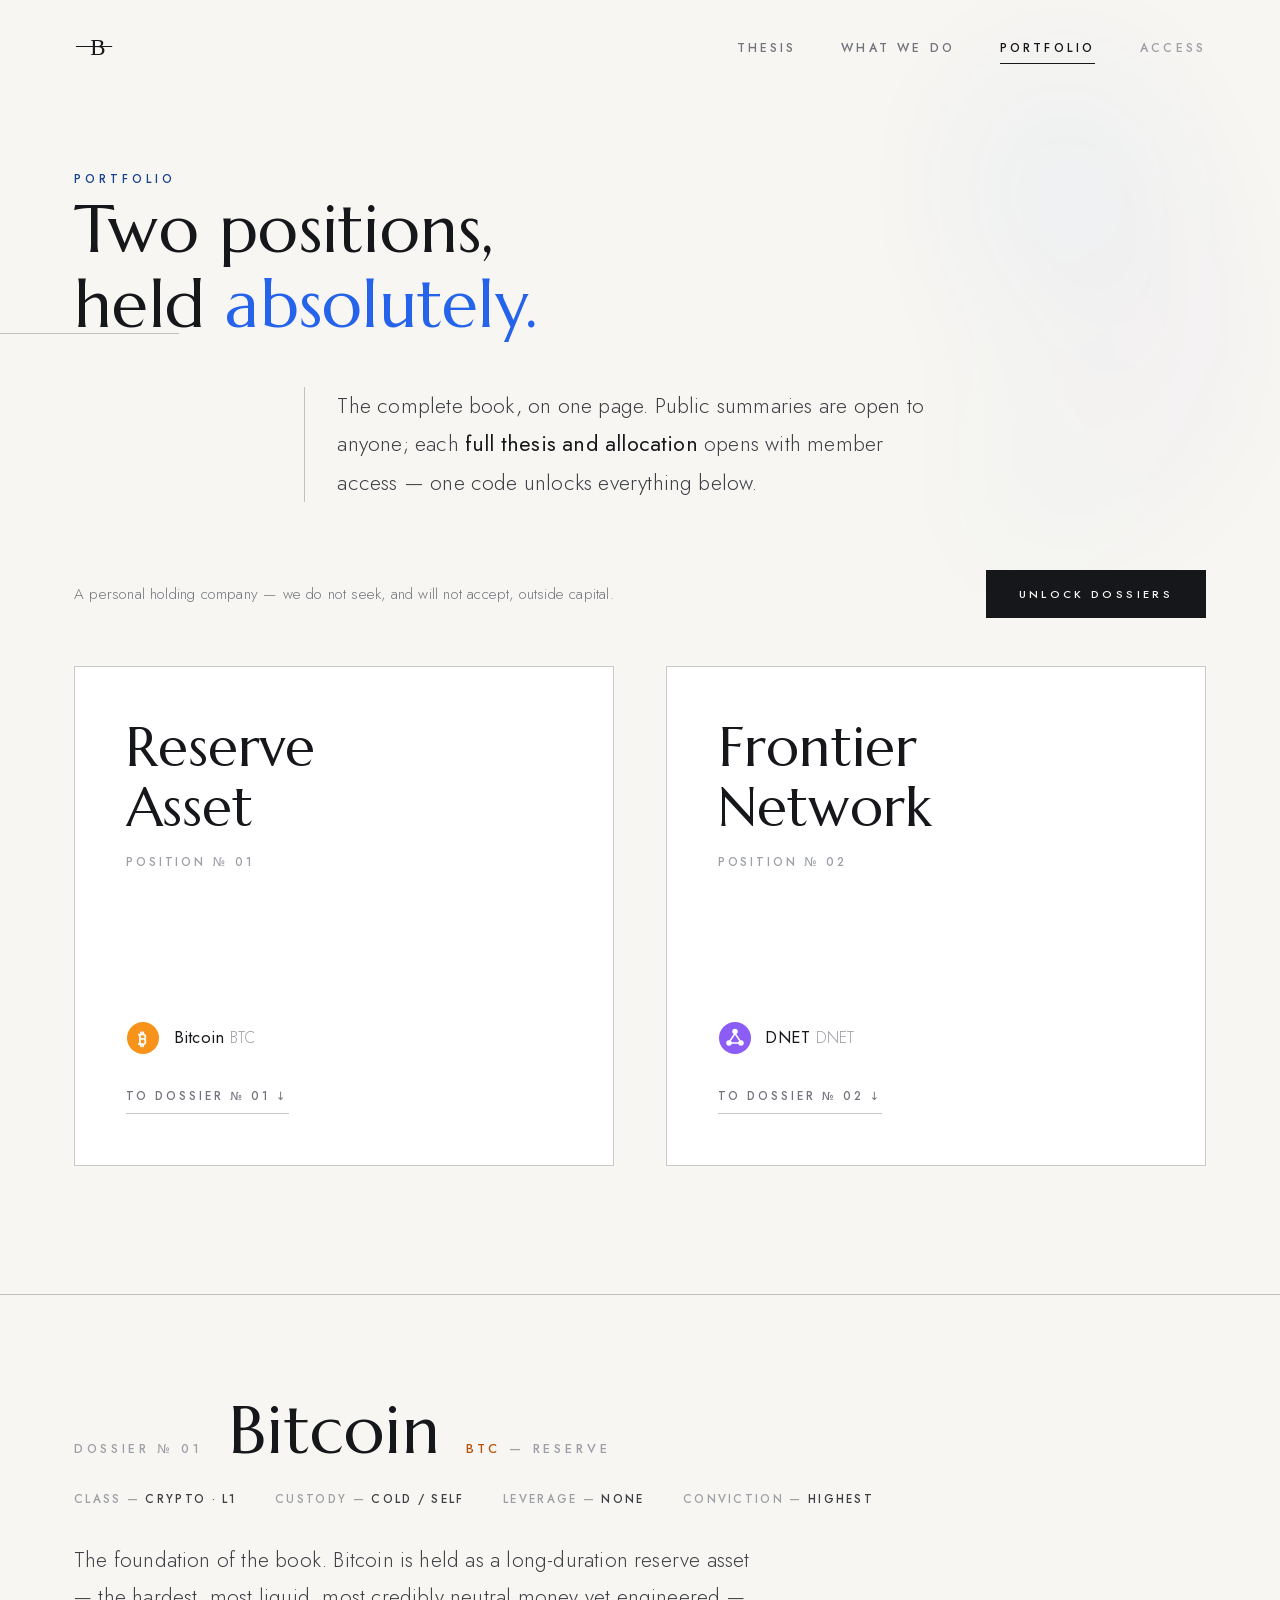
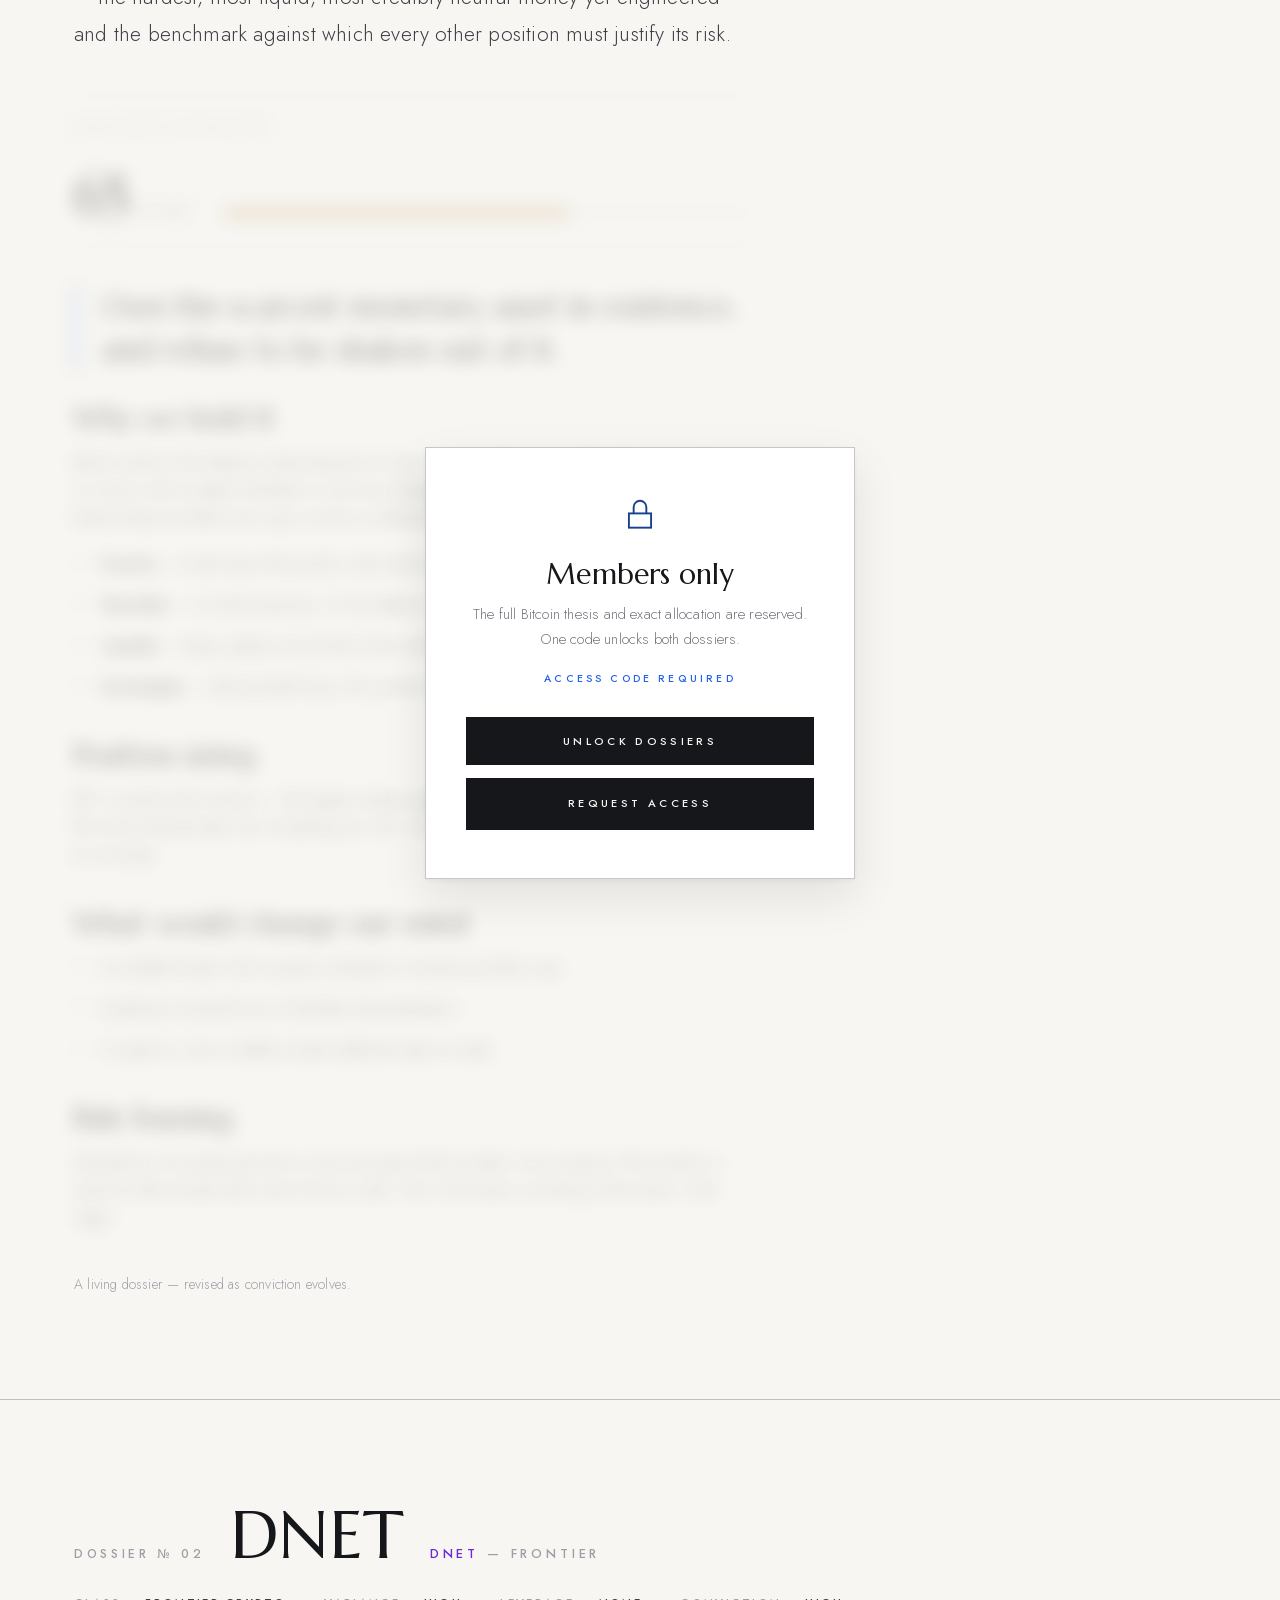
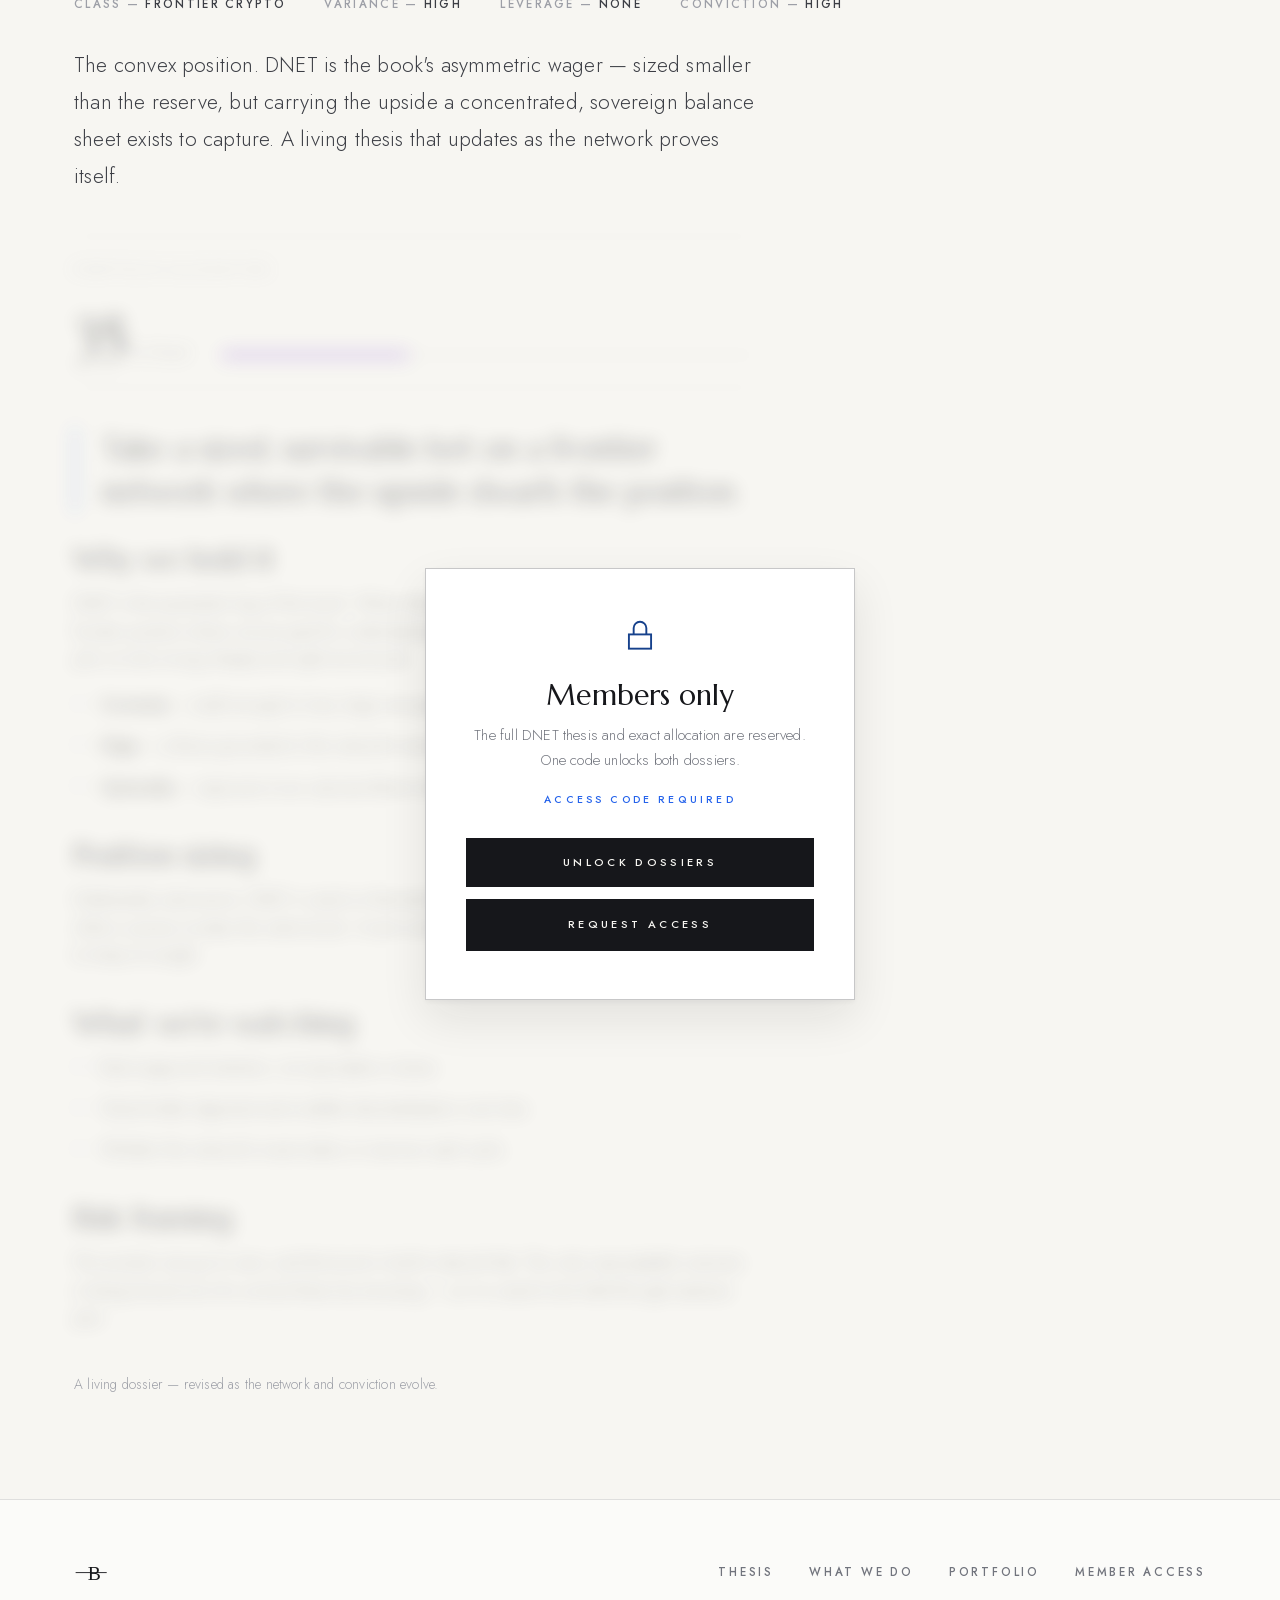
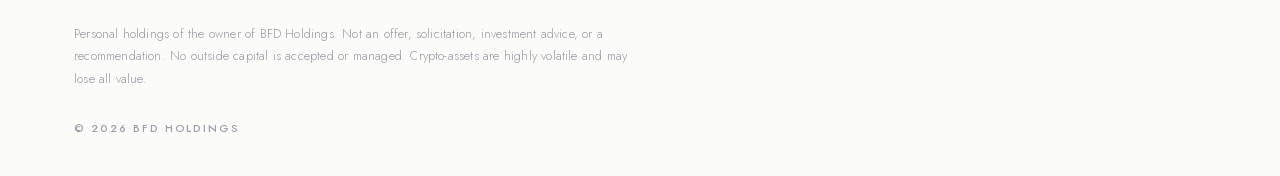
==== commit 07ecf577: "Redesign v8: paper statement — light base refined Return to the liked light/paper base, refined with" ====
--- a/portfolio.html
+++ b/portfolio.html
@@ -7,12 +7,12 @@
   <meta name="description" content="The complete BFD Holdings portfolio on one page: Bitcoin and DNET. Public summaries open; full theses and allocations reserved for members." />
   <link rel="stylesheet" href="assets/css/fonts.css" />
   <link rel="stylesheet" href="assets/css/style.css" />
-  <link rel="icon" href="data:image/svg+xml,<svg xmlns='http://www.w3.org/2000/svg' viewBox='0 0 32 32'><rect width='32' height='32' fill='%23050506'/><line x1='3' y1='16.5' x2='29' y2='16.5' stroke='%23f4f4f6' stroke-width='1'/><text x='17' y='23' text-anchor='middle' font-family='Georgia,serif' font-size='17' fill='%23f4f4f6'>B</text></svg>" />
+  <link rel="icon" href="data:image/svg+xml,<svg xmlns='http://www.w3.org/2000/svg' viewBox='0 0 32 32'><rect width='32' height='32' fill='%23f7f6f2'/><line x1='3' y1='16.5' x2='29' y2='16.5' stroke='%2316171b' stroke-width='1'/><text x='17' y='23' text-anchor='middle' font-family='Georgia,serif' font-size='17' fill='%2316171b'>B</text></svg>" />
 </head>
 <body>
 
-  <!-- aurora light flare -->
-  <div class="aurora" aria-hidden="true"><i></i><i></i><i></i><i></i></div>
+  <!-- watercolor wash -->
+  <div class="wash" aria-hidden="true"><i></i><i></i><i></i></div>
 
   <!-- ===================== NAV ===================== -->
   <nav class="nav" id="nav">
@@ -43,7 +43,7 @@
   <header class="stmt" style="min-height:74svh;" id="top">
     <span class="edge-rule" aria-hidden="true"></span>
     <div class="wrap">
-      <span class="label">Portfolio</span>
+      <span class="label label--blue">Portfolio</span>
       <h1 class="stmt__title">
         <span class="line"><span>Two positions,</span></span>
         <span class="line"><span>held <span class="hl">absolutely.</span></span></span>
@@ -171,7 +171,7 @@
             <p class="paywall__text">The full Bitcoin thesis and exact allocation are reserved. One code unlocks both dossiers.</p>
             <div class="paywall__price">Access code required</div>
             <div class="paywall__actions">
-              <button class="btn btn--solid" data-unlock>Unlock dossiers</button>
+              <button class="btn" data-unlock>Unlock dossiers</button>
               <a class="btn" href="mailto:access@bfdholdings.example?subject=BFD%20Holdings%20member%20access">Request access</a>
             </div>
           </div>
@@ -260,7 +260,7 @@
             <p class="paywall__text">The full DNET thesis and exact allocation are reserved. One code unlocks both dossiers.</p>
             <div class="paywall__price">Access code required</div>
             <div class="paywall__actions">
-              <button class="btn btn--solid" data-unlock>Unlock dossiers</button>
+              <button class="btn" data-unlock>Unlock dossiers</button>
               <a class="btn" href="mailto:access@bfdholdings.example?subject=BFD%20Holdings%20member%20access">Request access</a>
             </div>
           </div>
@@ -276,7 +276,7 @@
     <div class="wrap">
       <div class="footer__row">
         <a href="index.html" class="brand" aria-label="BFD Holdings">
-          <svg viewBox="0 0 44 44" fill="none" style="width:36px;height:36px;color:var(--white);" aria-hidden="true">
+          <svg viewBox="0 0 44 44" fill="none" style="width:36px;height:36px;color:var(--ink);" aria-hidden="true">
             <line x1="2" y1="21.5" x2="40" y2="21.5" stroke="currentColor" stroke-width="1.1"/>
             <text x="25" y="30" text-anchor="middle" font-family="Georgia,serif" font-size="24" fill="currentColor">B</text>
           </svg>
@@ -310,7 +310,7 @@
       <form id="pw-form">
         <input class="modal__input" id="pw-input" type="text" placeholder="Access code" autocomplete="off" spellcheck="false" />
         <div class="modal__error" id="pw-error"></div>
-        <button type="submit" class="btn btn--solid" style="width:100%;">Unlock</button>
+        <button type="submit" class="btn" style="width:100%;">Unlock</button>
       </form>
       <p class="modal__hint">No code? <a href="mailto:access@bfdholdings.example">Request access →</a></p>
     </div>
--- a/assets/css/style.css
+++ b/assets/css/style.css
@@ -1,26 +1,34 @@
 /* =============================================================
    BFD HOLDINGS — Private Holding Company
-   v7 · statement noir · black / white / blue aurora
+   v8 · paper statement · warm white / ink / royal blue
    ============================================================= */
 
 :root {
-  --black:  #050506;
-  --white:  #f4f4f6;
-  --dim:    #b9bcc4;
-  --grey:   #82868f;
-  --faint:  #55585f;
-  --hair:   rgba(244,244,246,.14);
-  --hair-2: rgba(244,244,246,.3);
-
-  --btc:  #f7931a;
-  --dnet: #8b5cf6;
+  --paper:   #f7f6f2;
+  --card:    #ffffff;
+  --ink:     #16171b;
+  --ink-2:   #3c3e45;
+  --grey:    #71747d;
+  --faint:   #9d9fa7;
+  --hair:    rgba(22,23,27,.12);
+  --hair-2:  rgba(22,23,27,.24);
+
+  --blue:    #16418c;     /* brand deep blue  */
+  --blue-br: #2563eb;     /* bright accent    */
+  --navy:    #0f2247;     /* dark band        */
+  --navy-ink:#e8ecf5;
+  --navy-dim:#8fa3c8;
+
+  --btc:  #b45309;
+  --dnet: #6d28d9;
 
   --display: 'Marcellus', Georgia, serif;
   --body: 'Jost', 'Century Gothic', system-ui, sans-serif;
 
-  --max: 1280px;
+  --max: 1260px;
   --pad: clamp(1.4rem, 5vw, 4rem);
   --ease: cubic-bezier(.22,.61,.36,1);
+  --shadow: 0 2px 6px rgba(22,23,27,.05), 0 18px 44px rgba(22,23,27,.09);
 }
 
 *, *::before, *::after { box-sizing: border-box; margin: 0; padding: 0; }
@@ -29,298 +37,302 @@
 body {
   font-family: var(--body);
   font-weight: 300;
-  background: var(--black);
-  color: var(--dim);
-  line-height: 1.7;
-  letter-spacing: .015em;
+  background: var(--paper);
+  color: var(--ink-2);
+  line-height: 1.72;
+  letter-spacing: .012em;
   overflow-x: hidden;
   -webkit-font-smoothing: antialiased;
 }
 
-/* film grain, extremely subtle */
-body::after {
-  content: ""; position: fixed; inset: -50%; z-index: 500; pointer-events: none;
-  background-image: url("data:image/svg+xml,%3Csvg xmlns='http://www.w3.org/2000/svg' width='280' height='280'%3E%3Cfilter id='n'%3E%3CfeTurbulence type='fractalNoise' baseFrequency='0.85' numOctaves='2'/%3E%3C/filter%3E%3Crect width='280' height='280' filter='url(%23n)' opacity='.4'/%3E%3C/svg%3E");
-  opacity: .028;
-  animation: grain 9s steps(9) infinite;
-}
-@keyframes grain {
-  0%,100% { transform: translate(0,0) } 25% { transform: translate(-3%,2%) }
-  50% { transform: translate(2%,-3%) } 75% { transform: translate(-2%,-2%) }
-}
-
-::selection { background: rgba(124,140,255,.3); color: #fff; }
+::selection { background: rgba(37,99,235,.16); }
 a { color: inherit; text-decoration: none; }
 img, svg, video, canvas { display: block; max-width: 100%; }
 button { font-family: inherit; cursor: pointer; background: none; border: none; color: inherit; }
 
-h1, h2, h3 { font-family: var(--display); font-weight: 400; color: var(--white); line-height: 1.14; letter-spacing: .005em; }
-
-/* =============================================================
-   AURORA — drifting light flare (right side)
-   ============================================================= */
-.aurora {
-  position: fixed; top: -10%; right: -12%; width: 58vw; height: 120vh;
-  z-index: 0; pointer-events: none; filter: blur(70px); opacity: .5;
-  transition: transform 1.2s var(--ease);
-}
-.aurora i {
-  position: absolute; border-radius: 50%;
-  mix-blend-mode: screen;
-}
-.aurora i:nth-child(1) {
-  width: 46%; height: 52%; left: 28%; top: 8%;
-  background: radial-gradient(closest-side, rgba(76,92,255,.5), transparent 70%);
-  animation: drift1 26s ease-in-out infinite alternate;
-}
-.aurora i:nth-child(2) {
-  width: 34%; height: 62%; left: 42%; top: 26%;
-  background: radial-gradient(closest-side, rgba(139,92,246,.36), transparent 70%);
-  animation: drift2 34s ease-in-out infinite alternate;
-}
-.aurora i:nth-child(3) {
-  width: 24%; height: 40%; left: 36%; top: 44%;
-  background: radial-gradient(closest-side, rgba(56,189,248,.3), transparent 70%);
-  animation: drift3 22s ease-in-out infinite alternate;
-}
-.aurora i:nth-child(4) {
-  width: 10%; height: 56%; left: 47%; top: 18%;
-  background: radial-gradient(closest-side, rgba(240,242,255,.22), transparent 70%);
-  animation: drift2 40s ease-in-out infinite alternate-reverse;
-}
-@keyframes drift1 { to { transform: translate(-9%, 14%) scale(1.15); } }
-@keyframes drift2 { to { transform: translate(6%, -10%) scale(.92); } }
-@keyframes drift3 { to { transform: translate(-14%, -7%) scale(1.2); } }
-
-@media (max-width: 760px) { .aurora { width: 120vw; right: -40%; opacity: .38; } }
-
-/* content sits above aurora */
+h1, h2, h3 { font-family: var(--display); font-weight: 400; color: var(--ink); line-height: 1.13; letter-spacing: .004em; }
+
+/* =============================================================
+   WATERCOLOR WASH — faint blue light, top right
+   ============================================================= */
+.wash {
+  position: fixed; top: -18%; right: -14%; width: 62vw; height: 110vh;
+  z-index: 0; pointer-events: none; filter: blur(80px); opacity: .8;
+  transition: transform 1.4s var(--ease);
+}
+.wash i { position: absolute; border-radius: 50%; }
+.wash i:nth-child(1) {
+  width: 48%; height: 50%; left: 26%; top: 10%;
+  background: radial-gradient(closest-side, rgba(37,99,235,.10), transparent 70%);
+  animation: drift1 30s ease-in-out infinite alternate;
+}
+.wash i:nth-child(2) {
+  width: 36%; height: 58%; left: 44%; top: 24%;
+  background: radial-gradient(closest-side, rgba(109,40,217,.06), transparent 70%);
+  animation: drift2 38s ease-in-out infinite alternate;
+}
+.wash i:nth-child(3) {
+  width: 26%; height: 38%; left: 34%; top: 46%;
+  background: radial-gradient(closest-side, rgba(14,165,233,.07), transparent 70%);
+  animation: drift3 24s ease-in-out infinite alternate;
+}
+@keyframes drift1 { to { transform: translate(-8%, 12%) scale(1.12); } }
+@keyframes drift2 { to { transform: translate(6%, -9%) scale(.94); } }
+@keyframes drift3 { to { transform: translate(-12%, -6%) scale(1.18); } }
+@media (max-width: 760px) { .wash { width: 130vw; right: -50%; opacity: .6; } }
+
 .nav, main, header, section, footer, .modal, .mobile-nav { position: relative; z-index: 2; }
 
 /* =============================================================
    TYPE HELPERS
    ============================================================= */
 .label {
-  font-family: var(--body); font-weight: 400;
-  font-size: .78rem; letter-spacing: .34em; text-transform: uppercase;
+  font-weight: 500; font-size: .74rem;
+  letter-spacing: .34em; text-transform: uppercase;
   color: var(--grey);
 }
-.footnote {
-  font-size: .95rem; font-weight: 300; color: var(--grey); letter-spacing: .02em;
-}
-.footnote b { color: var(--dim); font-weight: 400; }
+.label--blue { color: var(--blue); }
+.footnote { font-size: .95rem; font-weight: 300; color: var(--grey); }
+.footnote b { color: var(--ink); font-weight: 400; }
 
 .wrap { width: 100%; max-width: var(--max); margin-inline: auto; padding-inline: var(--pad); }
 
 /* =============================================================
    NAV
    ============================================================= */
-.nav { position: fixed; inset: 0 0 auto 0; z-index: 100; padding-block: 1.7rem; transition: background .4s, padding .4s; }
-.nav.scrolled { background: rgba(5,5,6,.78); backdrop-filter: blur(14px); padding-block: 1rem; box-shadow: 0 1px 0 var(--hair); }
+.nav { position: fixed; inset: 0 0 auto 0; z-index: 100; padding-block: 1.6rem; transition: background .4s, padding .4s, box-shadow .4s; }
+.nav.scrolled { background: rgba(247,246,242,.9); backdrop-filter: blur(14px); padding-block: .95rem; box-shadow: 0 1px 0 var(--hair); }
 .nav__inner { display: flex; align-items: center; justify-content: space-between; gap: 2rem; }
 
 .brand { display: inline-flex; align-items: center; }
-.brand svg { width: 44px; height: 44px; color: var(--white); transition: opacity .3s; }
-.brand:hover svg { opacity: .7; }
-
-.nav__links { display: flex; align-items: center; gap: clamp(1.6rem, 3.5vw, 3.2rem); list-style: none; }
+.brand svg { width: 42px; height: 42px; color: var(--ink); transition: color .3s; }
+.brand:hover svg { color: var(--blue); }
+
+.nav__links { display: flex; align-items: center; gap: clamp(1.6rem, 3.5vw, 3rem); list-style: none; }
 .nav__links a {
-  font-size: .8rem; font-weight: 500; letter-spacing: .26em; text-transform: uppercase;
-  color: var(--dim); padding-bottom: .45rem; position: relative; transition: color .3s;
+  font-size: .76rem; font-weight: 500; letter-spacing: .26em; text-transform: uppercase;
+  color: var(--grey); padding-bottom: .45rem; position: relative; transition: color .3s;
 }
 .nav__links a::after {
   content: ""; position: absolute; left: 0; bottom: 0; width: 100%; height: 1.5px;
-  background: var(--white); transform: scaleX(0); transform-origin: right;
+  background: var(--ink); transform: scaleX(0); transform-origin: right;
   transition: transform .45s var(--ease);
 }
-.nav__links a:hover { color: var(--white); }
-.nav__links a.active { color: var(--white); }
+.nav__links a:hover, .nav__links a.active { color: var(--ink); }
 .nav__links a:hover::after, .nav__links a.active::after { transform: scaleX(1); transform-origin: left; }
 .nav__links a.is-lock { color: var(--faint); }
-.nav__links a.is-lock:hover { color: var(--dim); }
+.nav__links a.is-lock:hover { color: var(--grey); }
 
 .burger { display: none; flex-direction: column; gap: 6px; padding: .5rem; }
-.burger span { width: 26px; height: 1.5px; background: var(--white); transition: .35s var(--ease); }
+.burger span { width: 26px; height: 1.5px; background: var(--ink); transition: .35s var(--ease); }
 .burger.open span:nth-child(1) { transform: translateY(7.5px) rotate(45deg); }
 .burger.open span:nth-child(2) { opacity: 0; }
 .burger.open span:nth-child(3) { transform: translateY(-7.5px) rotate(-45deg); }
 
 .mobile-nav {
-  position: fixed; inset: 0; z-index: 90; background: rgba(5,5,6,.97); backdrop-filter: blur(16px);
+  position: fixed; inset: 0; z-index: 90; background: rgba(247,246,242,.98); backdrop-filter: blur(14px);
   display: flex; flex-direction: column; align-items: center; justify-content: center; gap: 2.6rem;
   opacity: 0; pointer-events: none; transition: opacity .4s;
 }
 .mobile-nav.open { opacity: 1; pointer-events: auto; }
-.mobile-nav a { font-family: var(--display); font-size: 1.9rem; color: var(--dim); }
-.mobile-nav a:hover { color: var(--white); }
-
-/* =============================================================
-   STATEMENT SECTIONS (one idea per screen)
+.mobile-nav a { font-family: var(--display); font-size: 1.9rem; color: var(--ink); }
+.mobile-nav a:hover { color: var(--blue); }
+
+/* =============================================================
+   STATEMENT SECTIONS
    ============================================================= */
 .stmt {
-  min-height: 92svh;
+  min-height: 88svh;
   display: flex; flex-direction: column; justify-content: center;
   padding-block: clamp(5rem, 8vw, 7rem);
   position: relative;
 }
 .stmt--hero { min-height: 100svh; padding-top: clamp(7rem, 12vw, 9rem); }
-
-.stmt .label { margin-bottom: 1.6rem; }
-
-.stmt__title {
-  font-size: clamp(2.1rem, 5.3vw, 4.35rem);
-  max-width: 24ch;
-  color: var(--white);
-}
+.stmt .label { margin-bottom: 1.7rem; }
+
+.stmt__title { font-size: clamp(2.1rem, 5.2vw, 4.3rem); max-width: 24ch; }
 .stmt__title .line { display: block; overflow: hidden; }
 .stmt__title .line > span { display: block; transform: translateY(112%); transition: transform 1.2s var(--ease); }
 .stmt__title.is-visible .line:nth-child(1) > span { transition-delay: .05s; transform: none; }
 .stmt__title.is-visible .line:nth-child(2) > span { transition-delay: .16s; transform: none; }
 .stmt__title.is-visible .line:nth-child(3) > span { transition-delay: .27s; transform: none; }
 .stmt__title.is-visible .line:nth-child(4) > span { transition-delay: .38s; transform: none; }
-.stmt__title .hl { color: #aeb9ff; }
-
-/* offset body block with vertical hairline (like a margin note) */
+.stmt__title .hl { color: var(--blue-br); }
+
 .stmt__body {
   margin-top: 2.8rem; margin-left: clamp(0rem, 18vw, 22rem);
   padding-left: 2rem; border-left: 1px solid var(--hair-2);
-  font-size: clamp(1.05rem, 1.8vw, 1.4rem); font-weight: 300;
-  color: var(--dim); max-width: 52ch; line-height: 1.75;
-}
-.stmt__body b { color: var(--white); font-weight: 400; }
+  font-size: clamp(1.05rem, 1.8vw, 1.35rem); font-weight: 300;
+  color: var(--ink-2); max-width: 52ch; line-height: 1.78;
+}
+.stmt__body b { color: var(--ink); font-weight: 400; }
 
 .stmt__foot { position: absolute; bottom: clamp(1.6rem, 4vw, 3rem); left: 0; right: 0; }
 .stmt__foot .wrap { display: flex; justify-content: space-between; align-items: center; gap: 1rem; flex-wrap: wrap; }
 
-/* horizontal hairline poking from the left edge (RC-style rule) */
 .edge-rule { position: absolute; left: 0; top: 50%; width: clamp(4rem, 14vw, 15rem); height: 1px; background: var(--hair-2); }
 
-/* scroll cue */
-.cue { display: inline-flex; flex-direction: column; align-items: center; gap: .6rem; color: var(--faint); font-size: .68rem; letter-spacing: .3em; text-transform: uppercase; }
+.cue { display: inline-flex; flex-direction: column; align-items: center; gap: .6rem; color: var(--faint); font-size: .66rem; letter-spacing: .3em; text-transform: uppercase; }
 .cue i { width: 1px; height: 44px; background: linear-gradient(var(--hair-2), transparent); animation: cue 2.2s ease-in-out infinite; }
 @keyframes cue { 0%,100% { transform: scaleY(.4); opacity: .4 } 50% { transform: scaleY(1); opacity: 1 } }
 
 /* =============================================================
-   PRINCIPLES — minimal index rows
-   ============================================================= */
-.principles { padding-block: clamp(4rem, 8vw, 7rem); }
+   KPI LINE
+   ============================================================= */
+.kpis { border-block: 1px solid var(--hair); background: rgba(255,255,255,.5); }
+.kpis__inner { display: flex; flex-wrap: wrap; gap: 1rem 0; }
+.kpi { flex: 1 1 160px; text-align: center; padding: 2rem 1rem; border-right: 1px solid var(--hair); }
+.kpi:last-child { border-right: 0; }
+.kpi .v { font-family: var(--display); font-size: clamp(1.9rem, 3.4vw, 2.7rem); color: var(--ink); line-height: 1.05; }
+.kpi .v span { color: var(--blue-br); }
+.kpi .k { font-size: .66rem; font-weight: 500; letter-spacing: .26em; text-transform: uppercase; color: var(--faint); margin-top: .5rem; }
+
+/* =============================================================
+   PRINCIPLES — index rows
+   ============================================================= */
+.principles { padding-block: clamp(5rem, 9vw, 8rem); }
 .principles .label { display: block; margin-bottom: 2.6rem; }
 .prow {
   display: grid; grid-template-columns: 6rem 1fr 1.2fr; gap: 1.4rem 2.5rem; align-items: baseline;
-  padding-block: 1.9rem; border-top: 1px solid var(--hair);
-  transition: padding-left .5s var(--ease);
-}
-.prow:last-child { border-bottom: 1px solid var(--hair); }
-.prow:hover { padding-left: 1rem; }
-.prow__no { font-size: .78rem; letter-spacing: .3em; color: var(--faint); }
-.prow:hover .prow__no { color: #aeb9ff; }
-.prow__name { font-family: var(--display); font-size: clamp(1.5rem, 3vw, 2.1rem); color: var(--white); }
+  padding-block: 2rem; border-top: 1px solid var(--hair-2);
+  transition: padding-left .5s var(--ease), background .5s;
+}
+.prow:last-child { border-bottom: 1px solid var(--hair-2); }
+.prow:hover { padding-left: 1rem; background: rgba(255,255,255,.6); }
+.prow__no { font-size: .76rem; font-weight: 500; letter-spacing: .3em; color: var(--faint); }
+.prow:hover .prow__no { color: var(--blue-br); }
+.prow__name { font-family: var(--display); font-size: clamp(1.5rem, 3vw, 2.1rem); color: var(--ink); }
 .prow__text { color: var(--grey); font-size: .98rem; max-width: 52ch; }
 
 /* =============================================================
-   PORTFOLIO — thin-bordered plates
-   ============================================================= */
-.pf { padding-block: clamp(6rem, 10vw, 9rem); }
+   PORTFOLIO — thin plates on paper
+   ============================================================= */
+.pf { padding-block: clamp(5.5rem, 10vw, 9rem); }
 .pf .label { display: block; margin-bottom: 2.4rem; }
-.pf__grid { display: grid; grid-template-columns: 1fr 1fr; gap: clamp(1.6rem, 4vw, 3.5rem); align-items: stretch; }
+.pf__grid { display: grid; grid-template-columns: 1fr 1fr; gap: clamp(1.6rem, 4vw, 3.2rem); align-items: stretch; }
 
 .plate {
   border: 1px solid var(--hair-2);
-  padding: clamp(2rem, 4vw, 3.4rem);
-  min-height: clamp(380px, 46vw, 540px);
+  background: var(--card);
+  padding: clamp(2rem, 4vw, 3.2rem);
+  min-height: clamp(360px, 42vw, 500px);
   display: flex; flex-direction: column;
-  background: rgba(8,8,10,.5);
-  transition: border-color .5s, background .5s, transform .6s var(--ease);
-  position: relative;
-}
-.plate:hover { border-color: rgba(244,244,246,.55); background: rgba(11,11,14,.72); transform: translateY(-4px); }
-.plate__title { font-family: var(--display); font-size: clamp(2.2rem, 4.6vw, 3.6rem); color: var(--white); line-height: 1.12; }
-.plate__note { margin-top: .9rem; color: var(--faint); font-size: .8rem; letter-spacing: .22em; text-transform: uppercase; }
-.plate__assets { margin-top: auto; padding-top: 3rem; display: flex; flex-direction: column; gap: 1.3rem; }
+  transition: border-color .5s, transform .6s var(--ease), box-shadow .6s var(--ease);
+}
+.plate:hover { border-color: var(--ink); transform: translateY(-5px); box-shadow: var(--shadow); }
+.plate__title { font-family: var(--display); font-size: clamp(2.1rem, 4.4vw, 3.4rem); color: var(--ink); line-height: 1.1; }
+.plate__note { margin-top: .9rem; color: var(--faint); font-size: .74rem; font-weight: 500; letter-spacing: .24em; text-transform: uppercase; }
+.plate__spark { width: 150px; height: 44px; margin-top: 2rem; opacity: .9; }
+.plate__assets { margin-top: auto; padding-top: 2.4rem; display: flex; flex-direction: column; gap: 1.2rem; }
 
 .coin { display: inline-flex; align-items: center; gap: .85rem; }
 .coin__ic { width: 34px; height: 34px; flex-shrink: 0; }
-.coin__name { color: var(--white); font-weight: 400; font-size: 1.05rem; }
-.coin__tkr { color: var(--faint); font-weight: 300; font-size: 1.02rem; margin-left: .35rem; }
-.coin--lock .coin__name { color: var(--dim); }
+.coin__name { color: var(--ink); font-weight: 400; font-size: 1.05rem; }
+.coin__tkr { color: var(--faint); font-weight: 300; font-size: 1rem; margin-left: .35rem; }
 
 .plate__cta {
-  margin-top: 2.2rem; align-self: flex-start;
+  margin-top: 2rem; align-self: flex-start;
   display: inline-flex; align-items: center; gap: .7rem;
-  font-size: .74rem; font-weight: 500; letter-spacing: .26em; text-transform: uppercase; color: var(--dim);
+  font-size: .72rem; font-weight: 500; letter-spacing: .26em; text-transform: uppercase; color: var(--grey);
   padding-bottom: .4rem; border-bottom: 1px solid var(--hair-2);
   transition: color .3s, border-color .3s, gap .3s;
 }
-.plate:hover .plate__cta, .plate__cta:hover { color: var(--white); border-color: var(--white); gap: 1.1rem; }
-
-.pf__footnote { margin-top: clamp(2.2rem, 5vw, 3.4rem); display: flex; align-items: center; gap: 1.4rem; }
+.plate:hover .plate__cta { color: var(--blue); border-color: var(--blue); gap: 1.1rem; }
+
+.pf__footnote { margin-top: clamp(2.2rem, 5vw, 3.2rem); display: flex; align-items: center; gap: 1.4rem; }
 .pf__footnote::before { content: ""; width: clamp(2.4rem, 6vw, 4rem); height: 1px; background: var(--hair-2); }
 
 /* =============================================================
-   DOSSIERS (gated entries, portfolio page)
-   ============================================================= */
-.entry { padding-block: clamp(4rem, 8vw, 6.5rem); border-top: 1px solid var(--hair); }
+   MANDATE — navy statement band
+   ============================================================= */
+.band { background: var(--navy); color: var(--navy-ink); position: relative; overflow: hidden; }
+.band::before {
+  content: ""; position: absolute; inset: 0; pointer-events: none; opacity: .6;
+  background: radial-gradient(70% 90% at 82% 4%, rgba(37,99,235,.4), transparent 60%);
+}
+.band__inner { position: relative; padding-block: clamp(4.5rem, 9vw, 8rem); }
+.band .label { color: var(--navy-dim); display: block; margin-bottom: 1.7rem; }
+.band__title {
+  font-family: var(--display); font-size: clamp(2rem, 4.8vw, 3.9rem);
+  color: #fff; max-width: 24ch; line-height: 1.16;
+}
+.band__title .w { display: inline-block; opacity: .12; transform: translateY(.18em); transition: opacity .7s var(--ease), transform .7s var(--ease); }
+.band__title.is-visible .w { opacity: 1; transform: none; }
+.band__title .hl { color: #9db9f7; }
+.band__foot { margin-top: 2.8rem; display: flex; align-items: center; justify-content: space-between; gap: 1.4rem; flex-wrap: wrap; }
+.band__foot .footnote { color: var(--navy-dim); }
+
+/* =============================================================
+   BUTTONS
+   ============================================================= */
+.btn {
+  display: inline-flex; align-items: center; justify-content: center; gap: .7rem;
+  padding: .95rem 2rem;
+  font-size: .7rem; font-weight: 500; letter-spacing: .3em; text-transform: uppercase;
+  color: var(--paper); background: var(--ink); border: 1px solid var(--ink);
+  transition: background .35s, color .35s, border-color .35s;
+}
+.btn:hover { background: var(--blue); border-color: var(--blue); color: #fff; }
+.btn--ghost { background: transparent; color: var(--ink); border-color: var(--hair-2); }
+.btn--ghost:hover { background: transparent; color: var(--blue); border-color: var(--blue); }
+.btn--light { background: #fff; color: var(--navy); border-color: #fff; }
+.btn--light:hover { background: transparent; color: #fff; border-color: #fff; }
+.btn--outline-light { background: transparent; color: var(--navy-ink); border-color: rgba(232,236,245,.4); }
+.btn--outline-light:hover { background: rgba(232,236,245,.12); color: #fff; }
+
+/* =============================================================
+   DOSSIERS
+   ============================================================= */
+.entry { padding-block: clamp(4.5rem, 8vw, 7rem); border-top: 1px solid var(--hair-2); }
 .entry__head { display: flex; align-items: baseline; gap: 1.6rem; flex-wrap: wrap; margin-bottom: 1.6rem; }
-.entry__no { font-size: .8rem; letter-spacing: .3em; color: var(--faint); }
-.entry__name { font-family: var(--display); font-size: clamp(2.4rem, 6vw, 4.2rem); color: var(--white); line-height: 1; }
-.entry__tkr { color: var(--faint); font-size: .85rem; letter-spacing: .3em; text-transform: uppercase; }
+.entry__no { font-size: .76rem; font-weight: 500; letter-spacing: .3em; text-transform: uppercase; color: var(--faint); }
+.entry__name { font-family: var(--display); font-size: clamp(2.4rem, 6vw, 4.2rem); color: var(--ink); line-height: 1; }
+.entry__tkr { color: var(--faint); font-size: .8rem; font-weight: 500; letter-spacing: .3em; text-transform: uppercase; }
 .entry--btc .entry__tkr b { color: var(--btc); font-weight: 500; }
 .entry--dnet .entry__tkr b { color: var(--dnet); font-weight: 500; }
 
 .entry__meta { display: flex; flex-wrap: wrap; gap: .4rem 2.4rem; margin-bottom: 2rem; }
-.entry__meta .m { font-size: .74rem; letter-spacing: .2em; text-transform: uppercase; color: var(--faint); }
-.entry__meta .m b { color: var(--dim); font-weight: 400; }
-.entry__teaser { font-size: clamp(1.05rem, 1.7vw, 1.3rem); font-weight: 300; color: var(--dim); max-width: 58ch; margin-bottom: 2.6rem; line-height: 1.75; }
+.entry__meta .m { font-size: .72rem; font-weight: 500; letter-spacing: .2em; text-transform: uppercase; color: var(--faint); }
+.entry__meta .m b { color: var(--ink-2); font-weight: 500; }
+.entry__teaser { font-size: clamp(1.05rem, 1.7vw, 1.3rem); font-weight: 300; color: var(--ink-2); max-width: 58ch; margin-bottom: 2.6rem; line-height: 1.78; }
 
 .prose { max-width: 680px; }
 .prose h3 { font-size: clamp(1.4rem, 2.4vw, 1.8rem); margin: 2.4rem 0 .9rem; }
 .prose h3:first-of-type { margin-top: 0; }
-.prose p { color: var(--dim); margin-bottom: 1.15rem; font-weight: 300; }
+.prose p { color: var(--ink-2); margin-bottom: 1.15rem; font-weight: 300; }
 .prose ul { list-style: none; display: flex; flex-direction: column; gap: .85rem; margin: 0 0 1.4rem; }
-.prose ul li { position: relative; padding-left: 1.7rem; color: var(--dim); font-weight: 300; }
-.prose ul li::before { content: ""; position: absolute; left: 0; top: .72em; width: 9px; height: 1px; background: var(--hair-2); }
-.prose li b, .prose p b { color: var(--white); font-weight: 400; }
+.prose ul li { position: relative; padding-left: 1.7rem; color: var(--ink-2); font-weight: 300; }
+.prose ul li::before { content: ""; position: absolute; left: 0; top: .74em; width: 9px; height: 1px; background: var(--blue-br); }
+.prose li b, .prose p b { color: var(--ink); font-weight: 400; }
 .prose blockquote {
-  font-family: var(--display); font-size: clamp(1.4rem, 2.7vw, 1.9rem); line-height: 1.4;
-  color: var(--white); border-left: 1px solid var(--hair-2); padding-left: 1.6rem; margin: 1.9rem 0;
-}
-
-.alloc { display: flex; align-items: baseline; gap: 2rem; flex-wrap: wrap; border-block: 1px solid var(--hair); padding-block: 1.4rem; margin-bottom: 2.4rem; }
-.alloc__label { font-size: .7rem; letter-spacing: .26em; text-transform: uppercase; color: var(--faint); width: 100%; }
-.alloc__val { font-family: var(--display); font-size: 3.4rem; color: var(--white); line-height: 1; }
+  font-family: var(--display); font-size: clamp(1.4rem, 2.7vw, 1.9rem); line-height: 1.42;
+  color: var(--ink); border-left: 2px solid var(--blue-br); padding-left: 1.6rem; margin: 1.9rem 0;
+}
+
+.alloc { display: flex; align-items: baseline; gap: 2rem; flex-wrap: wrap; border-block: 1px solid var(--hair-2); padding-block: 1.4rem; margin-bottom: 2.4rem; }
+.alloc__label { font-size: .68rem; font-weight: 500; letter-spacing: .26em; text-transform: uppercase; color: var(--faint); width: 100%; }
+.alloc__val { font-family: var(--display); font-size: 3.4rem; color: var(--ink); line-height: 1; }
 .alloc__val small { font-family: var(--body); font-size: .85rem; font-weight: 300; color: var(--grey); letter-spacing: .06em; }
-.alloc__bar { flex: 1; min-width: 200px; height: 3px; background: rgba(244,244,246,.1); position: relative; }
-.alloc__fill { position: absolute; inset: 0 auto 0 0; background: var(--accent, #aeb9ff); box-shadow: 0 0 14px color-mix(in srgb, var(--accent, #aeb9ff) 60%, transparent); }
-
-.update-stamp { color: var(--faint); font-size: .86rem; margin-top: 2.6rem; font-weight: 300; letter-spacing: .04em; }
+.alloc__bar { flex: 1; min-width: 200px; height: 4px; background: rgba(22,23,27,.08); position: relative; }
+.alloc__fill { position: absolute; inset: 0 auto 0 0; background: var(--accent, var(--blue-br)); }
+
+.update-stamp { color: var(--faint); font-size: .86rem; margin-top: 2.6rem; font-weight: 300; }
 
 /* =============================================================
    PAYWALL
    ============================================================= */
 .premium { position: relative; }
-.premium__inner { filter: blur(10px); opacity: .32; pointer-events: none; user-select: none; transition: filter .8s var(--ease), opacity .8s var(--ease); }
+.premium__inner { filter: blur(9px); opacity: .4; pointer-events: none; user-select: none; transition: filter .8s var(--ease), opacity .8s var(--ease); }
 .paywall { position: absolute; inset: 0; z-index: 5; display: flex; align-items: center; justify-content: center; padding: 1.5rem; transition: opacity .5s; }
 .paywall__card {
   width: min(430px, 100%); text-align: center; padding: 3rem 2.5rem;
-  background: rgba(7,7,9,.9); backdrop-filter: blur(10px);
-  border: 1px solid var(--hair-2);
-}
-.paywall__icon { width: 38px; height: 38px; margin: 0 auto 1.5rem; color: var(--white); opacity: .85; }
-.paywall__title { font-size: 1.7rem; margin-bottom: .7rem; }
+  background: var(--card); border: 1px solid var(--hair-2); box-shadow: var(--shadow);
+}
+.paywall__icon { width: 38px; height: 38px; margin: 0 auto 1.5rem; color: var(--blue); }
+.paywall__title { font-size: 1.8rem; margin-bottom: .7rem; }
 .paywall__text { color: var(--grey); font-size: .92rem; font-weight: 300; margin-bottom: 1.1rem; }
-.paywall__price { font-size: .68rem; letter-spacing: .3em; text-transform: uppercase; color: #aeb9ff; margin-bottom: 1.8rem; }
+.paywall__price { font-size: .66rem; font-weight: 500; letter-spacing: .3em; text-transform: uppercase; color: var(--blue-br); margin-bottom: 1.8rem; }
 .paywall__actions { display: flex; flex-direction: column; gap: .8rem; }
-
-.btn {
-  display: inline-flex; align-items: center; justify-content: center; gap: .7rem;
-  padding: .95rem 1.9rem;
-  font-size: .72rem; font-weight: 500; letter-spacing: .3em; text-transform: uppercase;
-  color: var(--white); border: 1px solid var(--hair-2); background: transparent;
-  transition: background .35s, color .35s, border-color .35s;
-}
-.btn:hover { background: var(--white); color: var(--black); border-color: var(--white); }
-.btn--solid { background: var(--white); color: var(--black); border-color: var(--white); }
-.btn--solid:hover { background: transparent; color: var(--white); }
 
 body.unlocked .premium__inner { filter: none; opacity: 1; pointer-events: auto; user-select: auto; }
 body.unlocked .paywall { opacity: 0; pointer-events: none; }
@@ -332,42 +344,43 @@
    ============================================================= */
 .modal { position: fixed; inset: 0; z-index: 600; display: none; align-items: center; justify-content: center; padding: 1.5rem; }
 .modal.is-open { display: flex; }
-.modal__backdrop { position: absolute; inset: 0; background: rgba(3,3,4,.85); backdrop-filter: blur(8px); }
+.modal__backdrop { position: absolute; inset: 0; background: rgba(22,23,27,.42); backdrop-filter: blur(7px); }
 .modal__card {
   position: relative; width: min(420px, 100%); padding: 3rem 2.6rem;
-  background: #0a0a0d; border: 1px solid var(--hair-2);
+  background: var(--card); border: 1px solid var(--hair);
+  box-shadow: 0 30px 80px rgba(22,23,27,.22);
   animation: mpop .45s var(--ease);
 }
 @keyframes mpop { from { transform: translateY(16px); opacity: 0; } }
-.modal__close { position: absolute; top: .9rem; right: 1.2rem; color: var(--grey); font-size: 1.5rem; line-height: 1; }
-.modal__close:hover { color: var(--white); }
-.modal__title { font-size: 1.8rem; margin-bottom: .6rem; }
+.modal__close { position: absolute; top: .9rem; right: 1.2rem; color: var(--faint); font-size: 1.5rem; line-height: 1; }
+.modal__close:hover { color: var(--ink); }
+.modal__title { font-size: 1.9rem; margin-bottom: .6rem; }
 .modal__text { color: var(--grey); font-size: .9rem; font-weight: 300; margin-bottom: 1.6rem; }
 .modal__input {
-  width: 100%; padding: 1rem; background: rgba(244,244,246,.05); border: 1px solid var(--hair-2);
-  color: var(--white); font-family: var(--body); font-size: .95rem; letter-spacing: .3em; text-align: center; text-transform: uppercase;
-  outline: none; transition: border-color .3s;
-}
-.modal__input:focus { border-color: #aeb9ff; }
+  width: 100%; padding: 1rem; background: var(--paper); border: 1px solid var(--hair-2);
+  color: var(--ink); font-family: var(--body); font-size: .95rem; letter-spacing: .3em; text-align: center; text-transform: uppercase;
+  outline: none; transition: border-color .3s, box-shadow .3s;
+}
+.modal__input:focus { border-color: var(--blue-br); box-shadow: 0 0 0 3px rgba(37,99,235,.14); }
 .modal__input::placeholder { color: var(--faint); }
-.modal__error { color: #ff7a7a; font-size: .82rem; min-height: 1.1rem; margin: .7rem 0 .3rem; text-align: center; }
+.modal__error { color: #b3402f; font-size: .82rem; min-height: 1.1rem; margin: .7rem 0 .3rem; text-align: center; }
 .modal__hint { color: var(--faint); font-size: .78rem; text-align: center; margin-top: 1.2rem; }
-.modal__hint a { color: #aeb9ff; }
+.modal__hint a { color: var(--blue); font-weight: 400; }
 .modal.shake .modal__card { animation: mshake .4s; }
 @keyframes mshake { 0%,100%{transform:translateX(0)} 25%{transform:translateX(-8px)} 75%{transform:translateX(8px)} }
 
 /* =============================================================
    FOOTER
    ============================================================= */
-.footer { border-top: 1px solid var(--hair); padding: 3.4rem 0 2.4rem; }
+.footer { border-top: 1px solid var(--hair); padding: 3.4rem 0 2.4rem; background: rgba(255,255,255,.55); }
 .footer__row { display: flex; justify-content: space-between; align-items: center; gap: 1.2rem; flex-wrap: wrap; margin-bottom: 2rem; }
 .footer__links { display: flex; gap: 2.2rem; flex-wrap: wrap; }
-.footer__links a { font-size: .74rem; letter-spacing: .24em; text-transform: uppercase; color: var(--grey); transition: color .3s; }
-.footer__links a:hover { color: var(--white); }
-.footer__disclaimer { color: var(--faint); font-size: .76rem; font-weight: 300; line-height: 1.8; max-width: 94ch; margin-bottom: 1.8rem; }
+.footer__links a { font-size: .72rem; font-weight: 500; letter-spacing: .24em; text-transform: uppercase; color: var(--grey); transition: color .3s; }
+.footer__links a:hover { color: var(--ink); }
+.footer__disclaimer { color: var(--faint); font-size: .78rem; font-weight: 300; line-height: 1.8; max-width: 94ch; margin-bottom: 1.8rem; }
 .footer__bottom { display: flex; justify-content: space-between; align-items: center; gap: 1rem; flex-wrap: wrap; }
-.footer__bottom p { font-size: .7rem; letter-spacing: .18em; text-transform: uppercase; color: var(--faint); }
-.footer__lock { font-size: .68rem; letter-spacing: .18em; text-transform: uppercase; color: var(--faint); cursor: pointer; }
+.footer__bottom p { font-size: .68rem; font-weight: 500; letter-spacing: .18em; text-transform: uppercase; color: var(--faint); }
+.footer__lock { font-size: .66rem; font-weight: 500; letter-spacing: .18em; text-transform: uppercase; color: var(--faint); cursor: pointer; }
 .footer__lock:hover { color: var(--grey); }
 
 /* =============================================================
@@ -381,7 +394,7 @@
    ============================================================= */
 @media (max-width: 900px) {
   .pf__grid { grid-template-columns: 1fr; }
-  .plate { min-height: 340px; }
+  .plate { min-height: 320px; }
   .prow { grid-template-columns: 3.2rem 1fr; }
   .prow__text { grid-column: 2; }
 }
@@ -389,12 +402,13 @@
   .nav__links { display: none; }
   .burger { display: flex; }
   .stmt__body { margin-left: 0; }
-  .stmt { min-height: 78svh; }
+  .stmt { min-height: 76svh; }
+  .kpi { flex-basis: 46%; border-right: 0; border-bottom: 1px solid var(--hair); }
 }
 
 @media (prefers-reduced-motion: reduce) {
   *, *::before, *::after { animation-duration: .001ms !important; animation-iteration-count: 1 !important; transition-duration: .01ms !important; scroll-behavior: auto !important; }
   .reveal, .stmt__title .line > span { opacity: 1 !important; transform: none !important; }
-  body::after { display: none; }
-  .aurora { opacity: .3; }
-}
+  .band__title .w { opacity: 1; transform: none; }
+  .wash { opacity: .4; }
+}
